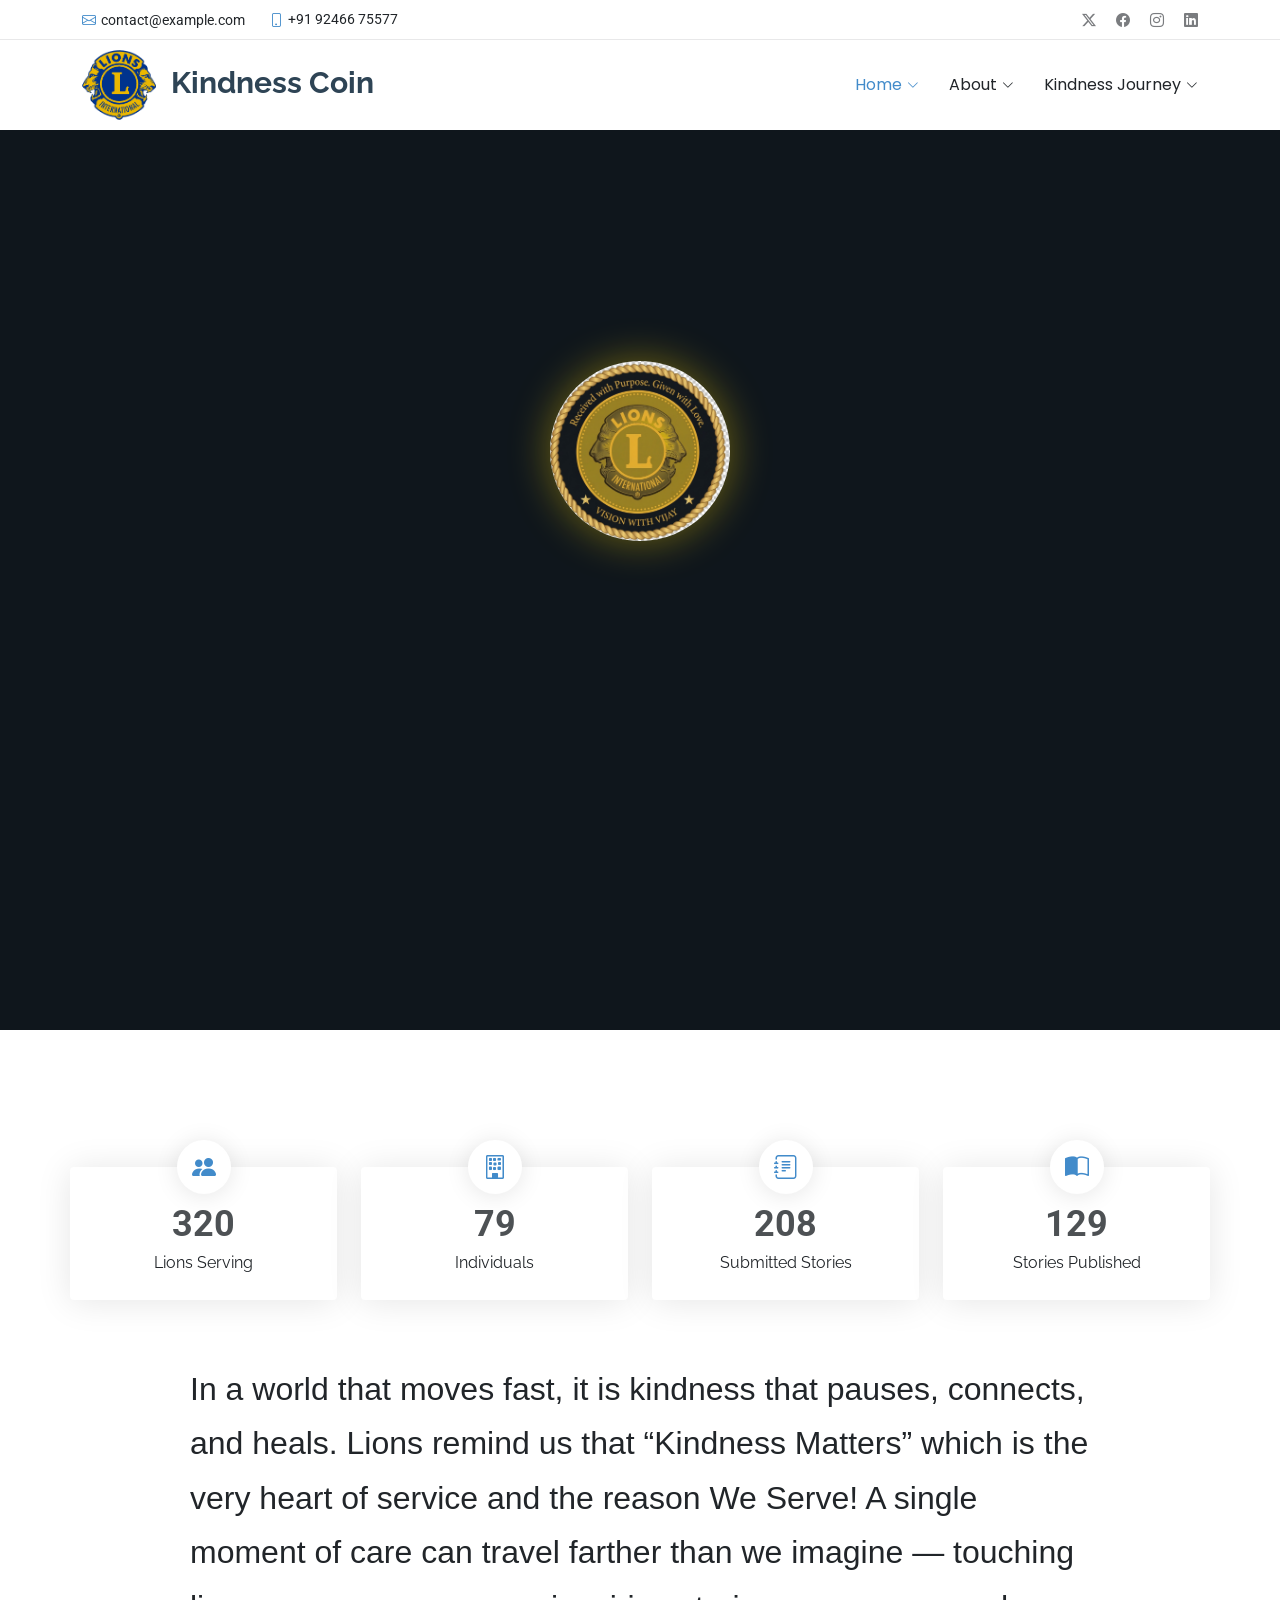
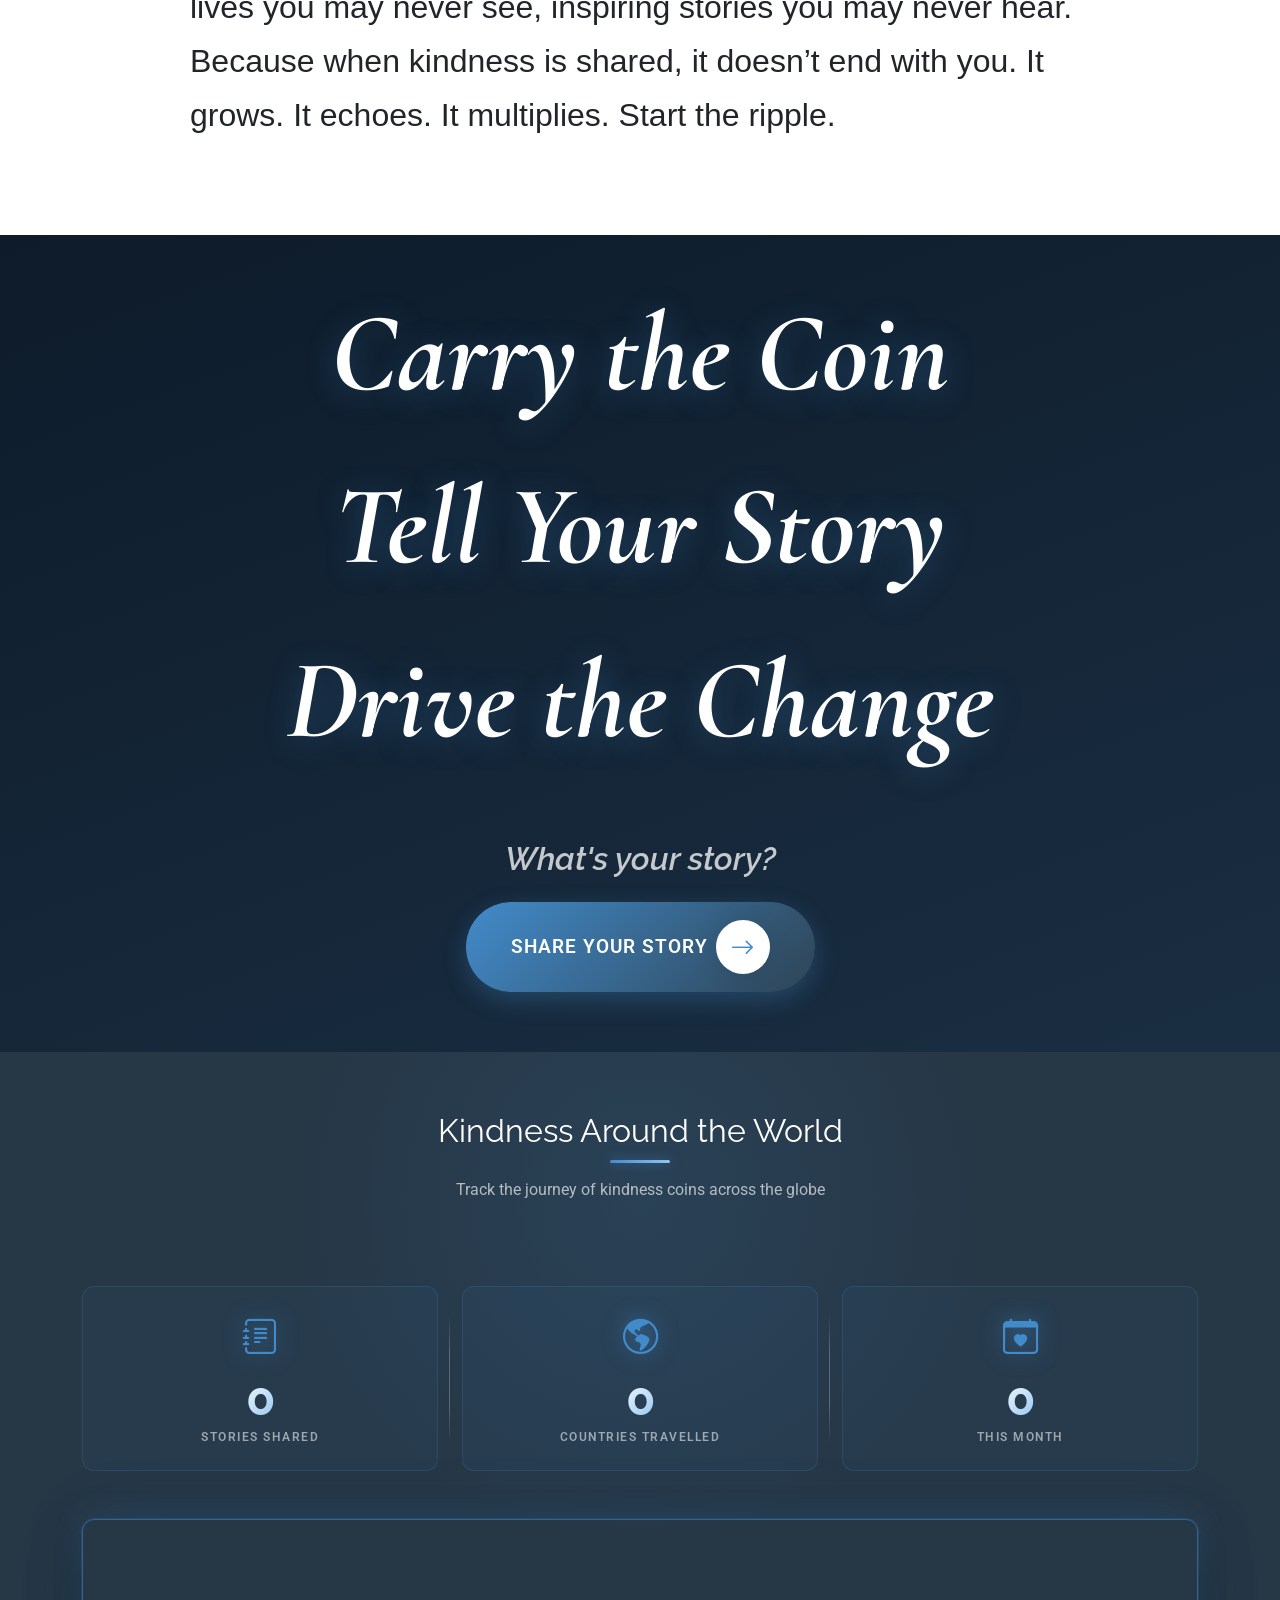
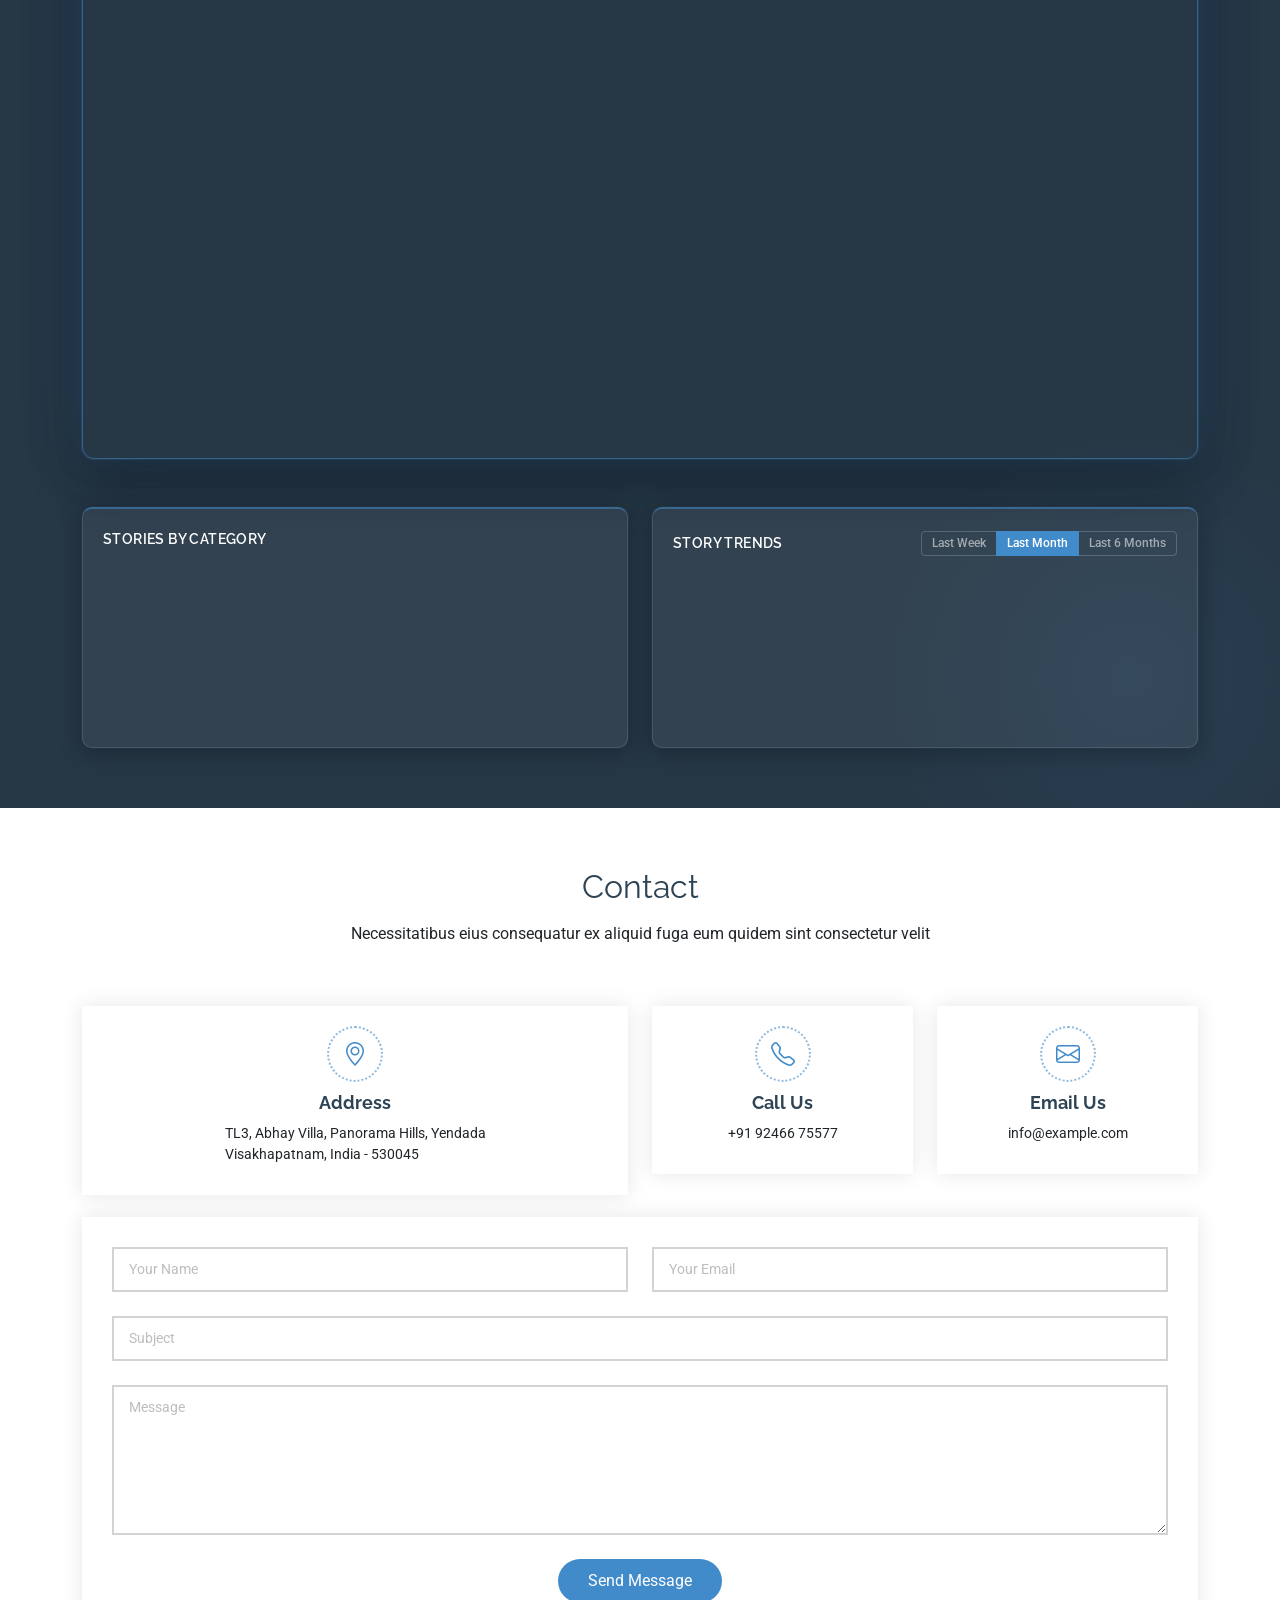
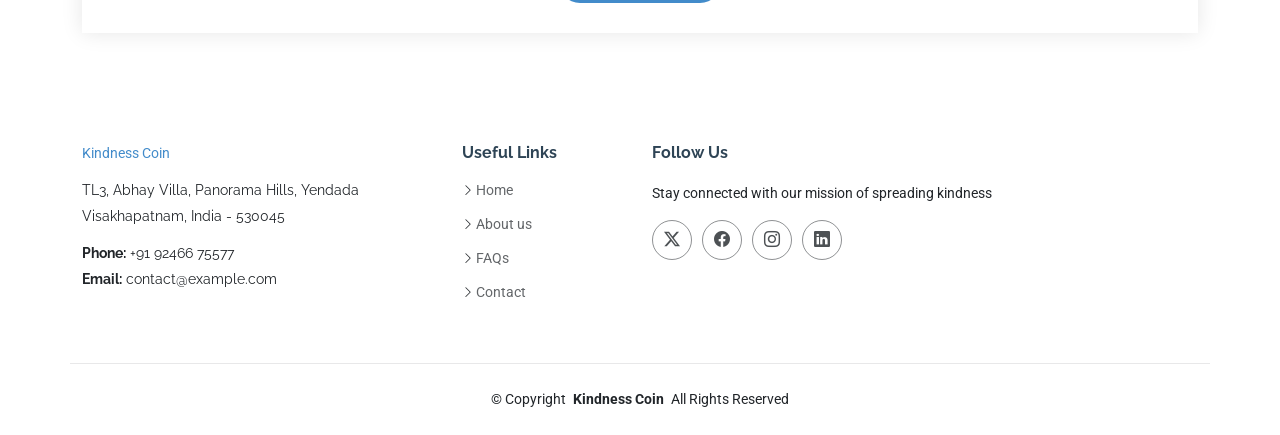
==== index.html @ e305fb73 "Update stats section headings for improved messaging and engagement" ====
<!DOCTYPE html>
<html lang="en">

<head>
  <meta charset="utf-8">
  <meta content="width=device-width, initial-scale=1.0" name="viewport">
  <title>Kindness Coin</title>
  <meta name="description" content="">
  <meta name="keywords" content="">

  <!-- Favicons -->
  <link href="assets/img/favicon.png" rel="icon">
  <link href="assets/img/apple-touch-icon.png" rel="apple-touch-icon">

  <!-- Fonts -->
  <link href="https://fonts.googleapis.com" rel="preconnect">
  <link href="https://fonts.gstatic.com" rel="preconnect" crossorigin>
  <link href="https://fonts.googleapis.com/css2?family=Roboto:ital,wght@0,100;0,300;0,400;0,500;0,700;0,900;1,100;1,300;1,400;1,500;1,700;1,900&family=Poppins:ital,wght@0,100;0,200;0,300;0,400;0,500;0,600;0,700;0,800;0,900;1,100;1,200;1,300;1,400;1,500;1,600;1,700;1,800;1,900&family=Raleway:ital,wght@0,100;0,200;0,300;0,400;0,500;0,600;0,700;0,800;0,900;1,100;1,200;1,300;1,400;1,500;1,600;1,700;1,800;1,900&family=Cormorant+Garamond:ital,wght@1,600;1,700&display=swap" rel="stylesheet">

  <!-- Vendor CSS Files -->
  <link href="assets/vendor/bootstrap/css/bootstrap.min.css" rel="stylesheet">
  <link href="assets/vendor/bootstrap-icons/bootstrap-icons.css" rel="stylesheet">
  <link href="assets/vendor/aos/aos.css" rel="stylesheet">
  <link href="assets/vendor/glightbox/css/glightbox.min.css" rel="stylesheet">
  <link href="assets/vendor/swiper/swiper-bundle.min.css" rel="stylesheet">

  <!-- Main CSS File -->
  <link href="assets/css/main.css" rel="stylesheet">

  <!-- Leaflet CSS for Map -->
  <link rel="stylesheet" href="https://unpkg.com/leaflet@1.9.4/dist/leaflet.css" />
  <!-- Chart.js for Map Section Charts -->
  <script src="https://cdn.jsdelivr.net/npm/chart.js@4.4.4/dist/chart.umd.min.js"></script>
</head>

<body class="index-page">

  <header id="header" class="header sticky-top">

    <div class="topbar d-flex align-items-center">
      <div class="container d-flex justify-content-center justify-content-md-between">
        <div class="contact-info d-flex align-items-center">
          <i class="bi bi-envelope d-flex align-items-center"><a href="mailto:contact@example.com">contact@example.com</a></i>
          <i class="bi bi-phone d-flex align-items-center ms-4"><span>+91 92466 75577</span></i>
        </div>
        <div class="social-links d-none d-md-flex align-items-center">
          <a href="#" class="twitter"><i class="bi bi-twitter-x"></i></a>
          <a href="#" class="facebook"><i class="bi bi-facebook"></i></a>
          <a href="#" class="instagram"><i class="bi bi-instagram"></i></a>
          <a href="#" class="linkedin"><i class="bi bi-linkedin"></i></a>
        </div>
      </div>
    </div><!-- End Top Bar -->

    <div class="branding d-flex align-items-cente">

      <div class="container position-relative d-flex align-items-center justify-content-between">
        <a href="index.html" class="logo d-flex align-items-center">
          <!-- Uncomment the line below if you also wish to use an image logo -->
          <!-- <img src="assets/img/logo.png" alt=""> -->
          <h1 class="sitename">
            <img src="assets/img/lions.PNG" alt="Lions Logo" class="logo-icon me-2">
            Kindness Coin
          </h1>
        </a>

        <nav id="navmenu" class="navmenu">
          <ul>
            <li class="dropdown"><a href="#hero" class="active"><span>Home</span> <i class="bi bi-chevron-down toggle-dropdown"></i></a>
              <ul>
                <li><a href="kindness-coin.html">The Kindness Coin</a></li>
              </ul>
            </li>
            <li class="dropdown"><a><span>About</span> <i class="bi bi-chevron-down toggle-dropdown"></i></a>
              <ul>
                <li><a href="vision.html">Vision</a></li>
                <li><a href="inspiration.html">Inspiration</a></li>
              </ul>
            </li>
            <li class="dropdown"><a href="#kindness"><span>Kindness Journey</span> <i class="bi bi-chevron-down toggle-dropdown"></i></a>
              <ul>
                <li><a href="stories.html">Stories of Kindness</a></li>
              </ul>
            </li>
          </ul>
          <i class="mobile-nav-toggle d-xl-none bi bi-list"></i>
        </nav>

      </div>

    </div>

  </header>

  <main class="main">

    <!-- Hero Section -->
    <section id="hero" class="hero section dark-background">
      <video autoplay muted loop playsinline class="hero-video">
        <source src="assets/img/hero-carousel/hero-video-latest.mp4" type="video/mp4">
      </video>
      
      <div class="hero-content-wrapper">
        <!-- Animated Coin Container -->
        <div id="animatedCoin" class="animated-coin-container">
          <div class="coin">
            <img src="assets/img/coin1.jpeg" alt="Kindness Coin Front" class="coin-face coin-front">
            <img src="assets/img/coin2.jpeg" alt="Kindness Coin Back" class="coin-face coin-back">
          </div>
        </div>
        
        <!-- Hero Text Content (hidden initially) -->
        <div id="heroContent" class="hero-text-content">
          <h1 class="hero-title">
            <span class="title-word">Welcome</span>
            <span class="title-word">to</span>
            <span class="title-word highlight">Kindness</span>
            <span class="title-word highlight">Coin</span>
            <span class="title-word">Challenge</span>
          </h1>
          <p class="hero-subtitle w-100">One Coin. Many Hands. One Movement.</p>
          <div class="hero-cta">
            <a href="#kindness" class="btn-hero-primary">Start Your Journey</a>
          </div>
        </div>
      </div>
      
      <!-- Scroll Indicator -->
      <div class="scroll-indicator" id="scrollIndicator">
        <div class="mouse">
          <div class="wheel"></div>
        </div>
        <span>Scroll Down</span>
      </div>
    </section><!-- /Hero Section -->

    <!-- About Section -->
    <section id="about" class="about section">
      <!-- Counter Dashboard -->
      <div class="container counter-dashboard" data-aos="fade-up" data-aos-delay="100">
        <div class="row gy-4 justify-content-center">

          <div class="col-lg-3 col-md-6">
            <div class="text-center">
              <i class="bi bi-people-fill"></i>
              <div class="stats-item">
                <span data-purecounter-start="0" data-purecounter-end="512" data-purecounter-duration="2" class="purecounter"></span>
                <p>Lions Serving</p>
              </div>
            </div>
          </div>

          <div class="col-lg-3 col-md-6">
            <div class="text-center">
              <i class="bi bi-building"></i>
              <div class="stats-item">
                <span data-purecounter-start="0" data-purecounter-end="128" data-purecounter-duration="2" class="purecounter"></span>
                <p>Individuals</p>
              </div>
            </div>
          </div>

          <div class="col-lg-3 col-md-6">
            <div class="text-center">
              <i class="bi bi-journal-text"></i>
              <div class="stats-item">
                <span data-purecounter-start="0" data-purecounter-end="347" data-purecounter-duration="2" class="purecounter"></span>
                <p>Submitted Stories</p>
              </div>
            </div>
          </div>

          <div class="col-lg-3 col-md-6">
            <div class="text-center">
              <i class="bi bi-book-half"></i>
              <div class="stats-item">
                <span data-purecounter-start="0" data-purecounter-end="215" data-purecounter-duration="2" class="purecounter"></span>
                <p>Stories Published</p>
              </div>
            </div>
          </div>

        </div>
      </div><!-- End Counter Dashboard -->
      <div id="scroll-reveal-section-wrapper">
        <div class="animation-parent">
          <div class="scroll-container">
            <div class="text-wrapper">
              <span>In a world that moves fast,</span>
              <span>it is kindness that pauses,</span>
              <span>connects, and heals.</span>
              <span>Lions remind us that</span>
              <span>&ldquo;Kindness Matters&rdquo;</span>
              <span>which is the very heart of service</span>
              <span>and the reason We Serve!</span>
              <span>A single moment of care</span>
              <span>can travel farther than we imagine &mdash;</span>
              <span>touching lives you may never see,</span>
              <span>inspiring stories you may never hear.</span>
              <span>Because when kindness is shared,</span>
              <span>it doesn&rsquo;t end with you.</span>
              <span>It grows. It echoes. It multiplies. Start the ripple.</span>
            </div>
          </div>
        </div>
      </div>
      <div class="container">
        <!-- <div class="scrambled-text-container" data-aos="fade-up" data-aos-delay="200">
          <p class="scrambled-text" data-text="Kindness grows when it's told—add your chapter.">Kindness grows when it's told—add your chapter.</p>
          <p class="scrambled-text" data-text="A moment of care can travel miles. Start the ripple.">A moment of care can travel miles. Start the ripple.</p>
        </div> -->
        <!-- <div class="row gy-4">
          <div class="col-lg-6 ps-0 ps-lg-5" data-aos="fade-up" data-aos-delay="100">
            <h3>What is Kindness Coin?</h3>
						<p>Every act of kindness carries a story.</p>
            <p>A story of compassion, courage, sacrifice, and silent service.</p>
            <p>We know you have one.</p>
            <p>You have reached out when someone was in need. You have given your time, effort, and heart- often without recognition, often without applause. Somewhere, someone's life is better because of what you chose to do.</p>
            <p>The Kindness Coin Challenge is a global platform created to bring these unseen stories into the light.</p>
            <p>This coin is not just a symbol but a movement. As it travels from one individual to another across the world, it carries with it the power of shared humanity. Each time the coin is passed on, it invites its holder to pause, reflect, and share their story of service- doesn't matter big or small, known or unknown.</p>
            <p>This is your space to speak.</p>
            <p>To document your journey.</p>
            <p>To let the world know that kindness still leads the way.</p>
              By sharing your story, you inspire others to act, to serve, and to believe in the ripple effect of good deeds. Together, these stories form a global narrative- one that reminds us that real heroes walk among us every day.
              Pass the coin.
              Share the story.
              Let kindness travel the world.
            </p>
          </div>
          <div class="col-lg-6" data-aos="fade-up" data-aos-delay="250">
            <div class="content ps-0 ps-lg-5">
              <h3>
                What ignited this initiative?
              </h3>
              <p>Over the years, while working closely with people and communities, one thought stayed with Vijay Raju- that some of the most powerful acts of service are also the most invisible.</p>
							<p>He quietly witnessed countless moments: a school fee paid without being asked, a meal delivered anonymously, time given selflessly when no one was watching. These acts rarely found their way into speeches, reports, or headlines. Yet, they changed lives.</p>
							<p>From this reflection emerged a simple but profound question: <b>What if these stories were not lost in silence?</b></p>
							<p>The intention was never to seek applause, but to remind the world that kindness still exists everywhere. That true service does not always wear a badge or stand on a stage. More often, it unfolds quietly in the background, driven purely by empathy.</p>
							<p>It is from this belief; the Kindness Coin Challenge was born.</p>
              <p>The coin aims at becoming a symbol of shared humanity- a gentle reminder that kindness, when acknowledged and passed on, multiplies. As it moves from one person to another, it carries stories of hope, resilience, and selfless action, each one inspiring the next.</p>
							<p>This initiative is about acknowledging and recognizing selfless heroes; bringing their stories into the spotlight and celebrating their impact.</p>
							<p>The Kindness Coin Challenge invites Lions across the world to pause, reflect, and pass forward 'Kindness- that leaves a lasting impact.'</p>
            </div>
          </div>
        </div> -->

      </div>

    </section><!-- /About Section -->

    <!-- Stats Section -->
    <section id="kindness" class="stats section stats-highlight-bg">

      <div class="container" data-aos="fade-up" data-aos-delay="100">

        <div class="row gy-4 justify-content-center text-center">
          
          <div class="col-12 mb-4">
            <h2 class="stats-heading">Carry the Coin</h2>
          </div>

          <div class="col-12 mb-4">
            <h2 class="stats-heading">Tell Your Story</h2>
          </div>

          <div class="col-12 mb-4">
            <h2 class="stats-heading">Drive the Change</h2>
          </div>

          <div class="col-12 mt-5">
            <h3 class="stats-question mb-4">What's your story?</h3>
            <button class="btn-share-story" data-bs-toggle="modal" data-bs-target="#storyModal">
              <span>Share Your Story</span>
              <i class="bi bi-arrow-right ms-2"></i>
            </button>
          </div>

        </div>

      </div>

    </section><!-- /Stats Section -->

    <!-- World Map Section -->
    <section id="map" class="map section dark-background">
      <div class="container" data-aos="fade-up">
        <div class="section-title text-center mb-4">
          <h2>Kindness Around the World</h2>
          <p>Track the journey of kindness coins across the globe</p>
        </div>
        
        <!-- Map Analytics -->
        <div class="row justify-content-center mb-5 map-analytics" id="mapAnalytics">
          <div class="col-lg-4 col-md-4 col-12 map-stat-col">
            <div class="map-stat-card" data-aos="fade-up" data-aos-delay="100">
              <i class="bi bi-journal-text map-stat-icon"></i>
              <span class="map-stat-count" id="statTotalStories">0</span>
              <p class="map-stat-label">Stories Shared</p>
            </div>
          </div>
          <div class="col-lg-4 col-md-4 col-12 map-stat-col">
            <div class="map-stat-card" data-aos="fade-up" data-aos-delay="200">
              <i class="bi bi-globe-americas map-stat-icon"></i>
              <span class="map-stat-count" id="statCountries">0</span>
              <p class="map-stat-label">Countries Travelled</p>
            </div>
          </div>
          <div class="col-lg-4 col-md-4 col-12 map-stat-col map-stat-col--last">
            <div class="map-stat-card" data-aos="fade-up" data-aos-delay="300">
              <i class="bi bi-calendar-heart map-stat-icon"></i>
              <span class="map-stat-count" id="statThisMonth">0</span>
              <p class="map-stat-label">This Month</p>
            </div>
          </div>
        </div>

        <!-- Map Container -->
        <div class="row">
          <div class="col-12">
            <div id="worldMap"></div>
          </div>
        </div>

        <!-- Chart Row -->
        <div class="row mt-4 g-4" id="mapCharts">
          <!-- Stories by Category -->
          <div class="col-lg-6 col-12" data-aos="fade-up" data-aos-delay="100">
            <div class="map-chart-card">
              <h6 class="map-chart-title">Stories by Category</h6>
              <canvas id="categoryChart"></canvas>
            </div>
          </div>
          <!-- Story Trends -->
          <div class="col-lg-6 col-12" data-aos="fade-up" data-aos-delay="200">
            <div class="map-chart-card">
              <div class="d-flex justify-content-between align-items-center mb-3">
                <h6 class="map-chart-title mb-0">Story Trends</h6>
                <div class="btn-group btn-group-sm" id="trendToggle" role="group" aria-label="Trend time range">
                  <button type="button" class="btn btn-chart-toggle trend-btn" data-range="week">Last Week</button>
                  <button type="button" class="btn btn-chart-toggle trend-btn active" data-range="month">Last Month</button>
                  <button type="button" class="btn btn-chart-toggle trend-btn" data-range="6months">Last 6 Months</button>
                </div>
              </div>
              <canvas id="trendChart"></canvas>
            </div>
          </div>
        </div><!-- /Chart Row -->

      </div>
    </section><!-- /Map Section -->

    <!-- Contact Section -->
    <section id="contact" class="contact section">

      <!-- Section Title -->
      <div class="container section-title" data-aos="fade-up">
        <h2>Contact</h2>
        <p>Necessitatibus eius consequatur ex aliquid fuga eum quidem sint consectetur velit</p>
      </div><!-- End Section Title -->

      <div class="container" data-aos="fade-up" data-aos-delay="100">

        <div class="row gy-4">

          <div class="col-lg-6">
            <div class="info-item d-flex flex-column justify-content-center align-items-center" data-aos="fade-up" data-aos-delay="200">
              <i class="bi bi-geo-alt"></i>
              <h3>Address</h3>
              <p>TL3, Abhay Villa, Panorama Hills, Yendada<br>Visakhapatnam, India - 530045</p>
            </div>
          </div><!-- End Info Item -->

          <div class="col-lg-3 col-md-6">
            <div class="info-item d-flex flex-column justify-content-center align-items-center" data-aos="fade-up" data-aos-delay="300">
              <i class="bi bi-telephone"></i>
              <h3>Call Us</h3>
              <p>+91 92466 75577</p>
            </div>
          </div><!-- End Info Item -->

          <div class="col-lg-3 col-md-6">
            <div class="info-item d-flex flex-column justify-content-center align-items-center" data-aos="fade-up" data-aos-delay="400">
              <i class="bi bi-envelope"></i>
              <h3>Email Us</h3>
              <p>info@example.com</p>
            </div>
          </div><!-- End Info Item -->

        </div>

        <form action="forms/contact.php" method="post" class="php-email-form" data-aos="fade-up" data-aos-delay="400">
          <div class="row gy-4">

            <div class="col-md-6">
              <input type="text" name="name" class="form-control" placeholder="Your Name" required="">
            </div>

            <div class="col-md-6 ">
              <input type="email" class="form-control" name="email" placeholder="Your Email" required="">
            </div>

            <div class="col-md-12">
              <input type="text" class="form-control" name="subject" placeholder="Subject" required="">
            </div>

            <div class="col-md-12">
              <textarea class="form-control" name="message" rows="6" placeholder="Message" required=""></textarea>
            </div>

            <div class="col-md-12 text-center">
              <div class="loading">Loading</div>
              <div class="error-message"></div>
              <div class="sent-message">Your message has been sent. Thank you!</div>

              <button type="submit">Send Message</button>
            </div>

          </div>
        </form><!-- End Contact Form -->

      </div>

    </section><!-- /Contact Section -->

  </main>

  <footer id="footer" class="footer">

    <div class="container footer-top">
      <div class="row gy-4">
        <div class="col-lg-4 col-md-6 footer-about">
          <a href="index.html" class="d-flex align-items-center">
            <span class="sitename">Kindness Coin</span>
          </a>
          <div class="footer-contact pt-3">
            <p>TL3, Abhay Villa, Panorama Hills, Yendada</p>
            <p>Visakhapatnam, India - 530045</p>
            <p class="mt-3"><strong>Phone:</strong> <span>+91 92466 75577</span></p>
            <p><strong>Email:</strong> <span>contact@example.com</span></p>
          </div>
        </div>

        <div class="col-lg-2 col-md-3 footer-links">
          <h4>Useful Links</h4>
          <ul>
            <li><i class="bi bi-chevron-right"></i> <a href="index.html">Home</a></li>
            <li><i class="bi bi-chevron-right"></i> <a href="about.html">About us</a></li>
            <li><i class="bi bi-chevron-right"></i> <a href="faq.html">FAQs</a></li>
            <li><i class="bi bi-chevron-right"></i> <a href="index.html#contact">Contact</a></li>
          </ul>
        </div>

        <div class="col-lg-4 col-md-12">
          <h4>Follow Us</h4>
          <p>Stay connected with our mission of spreading kindness</p>
          <div class="social-links d-flex">
            <a href=""><i class="bi bi-twitter-x"></i></a>
            <a href=""><i class="bi bi-facebook"></i></a>
            <a href=""><i class="bi bi-instagram"></i></a>
            <a href=""><i class="bi bi-linkedin"></i></a>
          </div>
        </div>

      </div>
    </div>

    <div class="container copyright text-center mt-4">
      <p>© <span>Copyright</span> <strong class="px-1 sitename">Kindness Coin</strong> <span>All Rights Reserved</span></p>
    </div>

  </footer>

	<!-- Story Modal -->
	<div class="modal fade" id="storyModal" tabindex="-1" aria-labelledby="storyModalLabel" aria-hidden="true">
		<div class="modal-dialog modal-dialog-centered modal-lg">
			<div class="modal-content">
				<div class="modal-header">
					<h3 class="modal-title" id="storyModalLabel">
						<i class="bi bi-heart-fill text-danger me-2"></i>
						Share Your Kindness Journey
					</h3>
					<button type="button" class="btn-close" data-bs-dismiss="modal" aria-label="Close"></button>
				</div>
				<div class="modal-body">
					<p class="modal-intro text-muted mb-2">Your story has the power to inspire others. Share your journey of kindness and be part of something bigger.</p>
					
					<form id="storyForm">
						<div class="row g-2">
							<div class="col-md-6">
								<label for="fullName" class="form-label">Full Name <span class="text-danger">*</span></label>
								<input type="text" class="form-control" id="fullName" name="fullName" required>
							</div>
							<div class="col-md-6">
								<label for="email" class="form-label">Email Address <span class="text-danger">*</span></label>
								<input type="email" class="form-control" id="email" name="email" required>
							</div>
							<div class="col-md-6">
								<label for="clubName" class="form-label">Club Name <span class="text-danger">*</span></label>
								<input type="text" class="form-control" id="clubName" name="clubName" required>
							</div>
							<div class="col-md-6">
								<label for="clubLocation" class="form-label">Club Location</label>
								<input type="text" class="form-control" id="clubLocation" name="clubLocation">
							</div>
							<div class="col-md-6">
								<label for="country" class="form-label">Country</label>
								<select class="form-control" id="country" name="country">
									<option value="">Select Country</option>
								</select>
							</div>
							<div class="col-md-6">
								<label for="stateCounty" class="form-label">State / County</label>
								<select class="form-control" id="stateCounty" name="stateCounty" disabled>
									<option value="">Select Country First</option>
								</select>
							</div>
							<div class="col-12">
								<label for="story" class="form-label">Your Story <span class="text-danger">*</span></label>
								<textarea class="form-control" id="story" name="story" rows="3" placeholder="Tell us about your act of kindness or how kindness impacted your life..." required></textarea>
							</div>
							<div class="col-12">
								<label class="form-label w-100">Attach an Image <span class="text-muted small">(JPEG only, optional)</span></label>
								<div class="upload-drop-zone" id="uploadDropZone">
									<i class="bi bi-image upload-drop-icon"></i>
									<p class="upload-drop-text mb-1">Drag &amp; drop a JPEG here, or <span class="upload-drop-browse">click to browse</span></p>
									<p class="upload-drop-hint mb-0">JPEG format only</p>
									<input type="file" id="storyImage" name="storyImage" accept=".jpg,.jpeg,image/jpeg" class="d-none">
								</div>
								<div id="imagePreview" class="upload-preview-wrap d-none">
									<img id="previewImg" src="" alt="Preview" class="upload-preview-img">
									<button type="button" class="upload-remove-btn" id="removeImage" aria-label="Remove image">
										<i class="bi bi-x-circle-fill"></i>
									</button>
								</div>
							</div>
						</div>
					</form>

					<!-- Loader -->
					<div id="formLoader" class="form-loader d-none">
						<div class="loader-spinner"></div>
						<p class="mt-3">Submitting your story...</p>
					</div>

					<!-- Error Message -->
					<div id="errorMessage" class="toast-message d-none">
						<div class="toast-content" style="border-left-color: #dc3545;">
							<i class="bi bi-exclamation-circle-fill text-danger"></i>
							<span>Something went wrong. Please try again.</span>
						</div>
					</div>
				</div>
				<div class="modal-footer">
					<button type="button" class="btn btn-secondary" data-bs-dismiss="modal">Cancel</button>
					<button type="button" class="btn btn-primary" id="submitStory">Submit Story</button>
				</div>
			</div>
		</div>
	</div>
  <!-- Success Toast (page-level, shown after modal closes) -->
  <div id="toastMessage" class="toast-message d-none" role="alert" aria-live="polite">
    <button type="button" class="toast-close-btn" id="toastCloseBtn" aria-label="Close"><i class="bi bi-x-lg"></i></button>
    <div class="toast-content">
      <img src="assets/img/success-message.gif" alt="Success" class="toast-success-gif">
    </div>
  </div>

  <!-- Scroll Top -->
  <a href="#" id="scroll-top" class="scroll-top d-flex align-items-center justify-content-center"><i class="bi bi-arrow-up-short"></i></a>

  <!-- Preloader -->
  <div id="preloader"></div>

  <!-- Vendor JS Files -->
  <script src="assets/vendor/bootstrap/js/bootstrap.bundle.min.js"></script>
  <script src="assets/vendor/php-email-form/validate.js"></script>
  <script src="assets/vendor/aos/aos.js"></script>
  <script src="assets/vendor/glightbox/js/glightbox.min.js"></script>
  <script src="assets/vendor/purecounter/purecounter_vanilla.js"></script>
  <script src="assets/vendor/imagesloaded/imagesloaded.pkgd.min.js"></script>
  <script src="assets/vendor/isotope-layout/isotope.pkgd.min.js"></script>
  <script src="assets/vendor/swiper/swiper-bundle.min.js"></script>

  <!-- Main JS File -->
  <script src="assets/js/main.js"></script>
  <script src="assets/js/custom-animations.js"></script>
  
  <!-- Hero Animation Script -->
  <script>
    document.addEventListener('DOMContentLoaded', function() {
      const animatedCoin = document.getElementById('animatedCoin');
      const heroContent = document.getElementById('heroContent');
      const scrollIndicator = document.getElementById('scrollIndicator');
      const coin = animatedCoin.querySelector('.coin');
      
      // Start coin spinning after entrance animation (2.5s)
      setTimeout(() => {
        coin.classList.add('spinning');
      }, 2500);
      
      // Show hero content after coin animation (3s)
      setTimeout(() => {
        heroContent.classList.add('visible');
      }, 3000);
      
      // Show scroll indicator (4.5s)
      setTimeout(() => {
        scrollIndicator.classList.add('visible');
      }, 4500);
    });
  </script>
  
  <!-- Map Analytics Script -->
  <script>
    (function () {
      'use strict';

      function animateCount(el, target, duration) {
        if (target === 0) { el.textContent = '0'; return; }
        const start = performance.now();
        function step(now) {
          const elapsed = Math.min((now - start) / duration, 1);
          // Ease-out quad
          const eased = 1 - (1 - elapsed) * (1 - elapsed);
          el.textContent = Math.floor(eased * target).toLocaleString();
          if (elapsed < 1) requestAnimationFrame(step);
          else el.textContent = target.toLocaleString();
        }
        requestAnimationFrame(step);
      }

      function loadStats() {
        fetch('forms/map-stats.php')
          .then(function (r) { return r.json(); })
          .then(function (data) {
            if (!data.success) return;
            const els = {
              statTotalStories: data.total_stories,
              statCountries:    data.countries_travelled,
              statThisMonth:    data.this_month,
            };
            Object.keys(els).forEach(function (id) {
              const el = document.getElementById(id);
              if (el) animateCount(el, els[id], 1800);
            });
          })
          .catch(function () {});
      }

      // Trigger animation when the analytics row scrolls into view
      const target = document.getElementById('mapAnalytics');
      if (target && 'IntersectionObserver' in window) {
        const obs = new IntersectionObserver(function (entries, observer) {
          entries.forEach(function (entry) {
            if (entry.isIntersecting) {
              loadStats();
              observer.disconnect();
            }
          });
        }, { threshold: 0.2 });
        obs.observe(target);
      } else if (target) {
        // Fallback — load immediately
        loadStats();
      }
    })();
  </script>

  <!-- Leaflet JS for Map -->
  <script src="https://unpkg.com/leaflet@1.9.4/dist/leaflet.js"></script>

  <!-- Map Section Charts Script -->
  <script>
    (function () {
      'use strict';

      // Shared chart colours / font settings
      var BLUE        = '#428bca';
      var BLUE_FILL   = 'rgba(66,139,202,0.18)';
      var GRID_COLOR  = 'rgba(255,255,255,0.08)';
      var TICK_COLOR  = 'rgba(255,255,255,0.55)';
      var FONT_SIZE   = 11;

      // Chart.js global defaults
      Chart.defaults.color = TICK_COLOR;
      Chart.defaults.font.size = FONT_SIZE;
      Chart.defaults.font.family = "'Open Sans', sans-serif";

      var trendChartInstance = null;
      var trendDatasets      = {};

      function buildCategoryChart(data) {
        var labels = data.map(function (d) { return d.category; });
        var counts = data.map(function (d) { return d.count; });
        new Chart(document.getElementById('categoryChart'), {
          type: 'bar',
          data: {
            labels: labels,
            datasets: [{
              label: 'Stories',
              data: counts,
              backgroundColor: BLUE,
              borderRadius: 4,
              borderSkipped: false,
            }]
          },
          options: {
            indexAxis: 'y',
            responsive: true,
            plugins: {
              legend: { display: false },
              tooltip: {
                callbacks: {
                  label: function (ctx) { return ' ' + ctx.raw + ' stor' + (ctx.raw === 1 ? 'y' : 'ies'); }
                }
              }
            },
            scales: {
              x: {
                grid:  { color: GRID_COLOR },
                ticks: { color: TICK_COLOR, precision: 0 },
                border: { color: GRID_COLOR },
              },
              y: {
                grid:  { display: false },
                ticks: { color: TICK_COLOR },
                border: { color: GRID_COLOR },
              }
            }
          }
        });
      }

      function buildTrendChart(trend) {
        // Pre-process all three ranges
        trendDatasets = {
          week:    { labels: trend.week.map(function (d) { return d.label; }),    data: trend.week.map(function (d) { return d.count; })    },
          month:   { labels: trend.month.map(function (d) { return d.label; }),   data: trend.month.map(function (d) { return d.count; })   },
          '6months': { labels: trend['6months'].map(function (d) { return d.label; }), data: trend['6months'].map(function (d) { return d.count; }) }
        };

        var initial = trendDatasets['month'];
        trendChartInstance = new Chart(document.getElementById('trendChart'), {
          type: 'line',
          data: {
            labels: initial.labels,
            datasets: [{
              label: 'Stories',
              data: initial.data,
              borderColor: BLUE,
              backgroundColor: BLUE_FILL,
              borderWidth: 2,
              pointBackgroundColor: BLUE,
              pointRadius: 3,
              tension: 0.4,
              fill: true,
            }]
          },
          options: {
            responsive: true,
            plugins: {
              legend: { display: false },
              tooltip: {
                callbacks: {
                  label: function (ctx) { return ' ' + ctx.raw + ' stor' + (ctx.raw === 1 ? 'y' : 'ies'); }
                }
              }
            },
            scales: {
              x: {
                grid:  { color: GRID_COLOR },
                ticks: { color: TICK_COLOR },
                border: { color: GRID_COLOR },
              },
              y: {
                grid:  { color: GRID_COLOR },
                ticks: { color: TICK_COLOR, precision: 0 },
                border: { color: GRID_COLOR },
                beginAtZero: true,
              }
            }
          }
        });

        // Wire toggle buttons
        document.querySelectorAll('#trendToggle .trend-btn').forEach(function (btn) {
          btn.addEventListener('click', function () {
            var range = this.getAttribute('data-range');
            document.querySelectorAll('#trendToggle .trend-btn').forEach(function (b) { b.classList.remove('active'); });
            this.classList.add('active');
            var ds = trendDatasets[range];
            trendChartInstance.data.labels                  = ds.labels;
            trendChartInstance.data.datasets[0].data        = ds.data;
            trendChartInstance.update();
          });
        });
      }

      document.addEventListener('DOMContentLoaded', function () {
        fetch('forms/chart-stats.php')
          .then(function (r) { return r.json(); })
          .then(function (data) {
            if (!data.success) return;
            if (data.category_counts && data.category_counts.length) {
              buildCategoryChart(data.category_counts);
            }
            if (data.trend) {
              buildTrendChart(data.trend);
            }
          })
          .catch(function () {});
      });
    }());
  </script>

  <!-- World Map Script -->
  <script>
    'use strict';

    // Lions International Constitutional Area centroids (lat, lng)
    var CA_CENTROIDS = {
      'I':   [38.0,  -96.0],   // USA & Caribbean
      'II':  [56.0, -106.0],  // Canada
      'III': [-15.0, -60.0],  // Latin America
      'IV':  [50.0,   10.0],  // Europe & Middle East (part)
      'V':   [30.0,  115.0],  // East Asia & Southeast Asia
      'VI':  [25.0,   75.0],  // South Asia & Middle East
      'VII': [-30.0, 150.0],  // Oceania
      'VIII':[ 5.0,   20.0]   // Africa
    };

    // CA full names for popup display
    var CA_NAMES = {
      'I':    'Constitutional Area I – USA & Caribbean',
      'II':   'Constitutional Area II – Canada',
      'III':  'Constitutional Area III – Latin America',
      'IV':   'Constitutional Area IV – Europe & Middle East',
      'V':    'Constitutional Area V – East & Southeast Asia',
      'VI':   'Constitutional Area VI – South Asia & Middle East',
      'VII':  'Constitutional Area VII – Oceania',
      'VIII': 'Constitutional Area VIII – Africa'
    };

    // Unused country centroids kept for reference only
    var _UNUSED_COUNTRY_CENTROIDS = {
      'Afghanistan': [33.9391, 67.7100],
      'Albania': [41.1533, 20.1683],
      'Algeria': [28.0339, 1.6596],
      'Andorra': [42.5462, 1.6016],
      'Angola': [-11.2027, 17.8739],
      'Antigua and Barbuda': [17.0608, -61.7964],
      'Argentina': [-38.4161, -63.6167],
      'Armenia': [40.0691, 45.0382],
      'Australia': [-25.2744, 133.7751],
      'Austria': [47.5162, 14.5501],
      'Azerbaijan': [40.1431, 47.5769],
      'Bahamas': [25.0343, -77.3963],
      'Bahrain': [26.0275, 50.5500],
      'Bangladesh': [23.6850, 90.3563],
      'Barbados': [13.1939, -59.5432],
      'Belarus': [53.7098, 27.9534],
      'Belgium': [50.5039, 4.4699],
      'Belize': [17.1899, -88.4976],
      'Benin': [9.3077, 2.3158],
      'Bhutan': [27.5142, 90.4336],
      'Bolivia': [-16.2902, -63.5887],
      'Bosnia and Herzegovina': [43.9159, 17.6791],
      'Botswana': [-22.3285, 24.6849],
      'Brazil': [-14.2350, -51.9253],
      'Brunei': [4.5353, 114.7277],
      'Bulgaria': [42.7339, 25.4858],
      'Burkina Faso': [12.3641, -1.5275],
      'Burundi': [-3.3731, 29.9189],
      'Cabo Verde': [16.5388, -23.0418],
      'Cambodia': [12.5657, 104.9910],
      'Cameroon': [3.8480, 11.5021],
      'Canada': [56.1304, -106.3468],
      'Central African Republic': [6.6111, 20.9394],
      'Chad': [15.4542, 18.7322],
      'Chile': [-35.6751, -71.5430],
      'China': [35.8617, 104.1954],
      'Colombia': [4.5709, -74.2973],
      'Comoros': [-11.6455, 43.3333],
      'Congo': [-0.2280, 15.8277],
      'Costa Rica': [9.7489, -83.7534],
      'Croatia': [45.1000, 15.2000],
      'Cuba': [21.5218, -77.7812],
      'Cyprus': [35.1264, 33.4299],
      'Czechia': [49.8175, 15.4730],
      'Czech Republic': [49.8175, 15.4730],
      'Denmark': [56.2639, 9.5018],
      'Djibouti': [11.8251, 42.5903],
      'Dominica': [15.4150, -61.3710],
      'Dominican Republic': [18.7357, -70.1627],
      'Ecuador': [-1.8312, -78.1834],
      'Egypt': [26.8206, 30.8025],
      'El Salvador': [13.7942, -88.8965],
      'Equatorial Guinea': [1.6508, 10.2679],
      'Eritrea': [15.1794, 39.7823],
      'Estonia': [58.5953, 25.0136],
      'Eswatini': [-26.5225, 31.4659],
      'Ethiopia': [9.1450, 40.4897],
      'Fiji': [-17.7134, 178.0650],
      'Finland': [61.9241, 25.7482],
      'France': [46.2276, 2.2137],
      'Gabon': [-0.8037, 11.6094],
      'Gambia': [13.4432, -15.3101],
      'Georgia': [42.3154, 43.3569],
      'Germany': [51.1657, 10.4515],
      'Ghana': [7.9465, -1.0232],
      'Greece': [39.0742, 21.8243],
      'Grenada': [12.1165, -61.6790],
      'Guatemala': [15.7835, -90.2308],
      'Guinea': [9.9456, -11.3247],
      'Guinea-Bissau': [11.8037, -15.1804],
      'Guyana': [4.8604, -58.9302],
      'Haiti': [18.9712, -72.2852],
      'Honduras': [15.1999, -86.2419],
      'Hungary': [47.1625, 19.5033],
      'Iceland': [64.9631, -19.0208],
      'India': [20.5937, 78.9629],
      'Indonesia': [-0.7893, 113.9213],
      'Iran': [32.4279, 53.6880],
      'Iraq': [33.2232, 43.6793],
      'Ireland': [53.1424, -7.6921],
      'Israel': [31.0461, 34.8516],
      'Italy': [41.8719, 12.5674],
      'Jamaica': [18.1096, -77.2975],
      'Japan': [36.2048, 138.2529],
      'Jordan': [30.5852, 36.2384],
      'Kazakhstan': [48.0196, 66.9237],
      'Kenya': [-0.0236, 37.9062],
      'Kiribati': [-3.3704, -168.7340],
      'Kuwait': [29.3117, 47.4818],
      'Kyrgyzstan': [41.2044, 74.7661],
      'Laos': [19.8563, 102.4955],
      'Latvia': [56.8796, 24.6032],
      'Lebanon': [33.8547, 35.8623],
      'Lesotho': [-29.6100, 28.2336],
      'Liberia': [6.4281, -9.4295],
      'Libya': [26.3351, 17.2283],
      'Liechtenstein': [47.1660, 9.5554],
      'Lithuania': [55.1694, 23.8813],
      'Luxembourg': [49.8153, 6.1296],
      'Madagascar': [-18.7669, 46.8691],
      'Malawi': [-13.2543, 34.3015],
      'Malaysia': [4.2105, 101.9758],
      'Maldives': [3.2028, 73.2207],
      'Mali': [17.5707, -3.9962],
      'Malta': [35.9375, 14.3754],
      'Marshall Islands': [7.1315, 171.1845],
      'Mauritania': [21.0079, -10.9408],
      'Mauritius': [-20.3484, 57.5522],
      'Mexico': [23.6345, -102.5528],
      'Micronesia': [7.4256, 150.5508],
      'Moldova': [47.4116, 28.3699],
      'Monaco': [43.7384, 7.4246],
      'Mongolia': [46.8625, 103.8467],
      'Montenegro': [42.7087, 19.3744],
      'Morocco': [31.7917, -7.0926],
      'Mozambique': [-18.6657, 35.5296],
      'Myanmar': [21.9162, 95.9560],
      'Namibia': [-22.9576, 18.4904],
      'Nauru': [-0.5228, 166.9315],
      'Nepal': [28.3949, 84.1240],
      'Netherlands': [52.1326, 5.2913],
      'New Zealand': [-40.9006, 174.8860],
      'Nicaragua': [12.8654, -85.2072],
      'Niger': [17.6078, 8.0817],
      'Nigeria': [9.0820, 8.6753],
      'North Korea': [40.3399, 127.5101],
      'North Macedonia': [41.6086, 21.7453],
      'Norway': [60.4720, 8.4689],
      'Oman': [21.4735, 55.9754],
      'Pakistan': [30.3753, 69.3451],
      'Palau': [7.5150, 134.5825],
      'Palestine': [31.9522, 35.2332],
      'Panama': [8.5380, -80.7821],
      'Papua New Guinea': [-6.3149, 143.9555],
      'Paraguay': [-23.4425, -58.4438],
      'Peru': [-9.1899, -75.0152],
      'Philippines': [12.8797, 121.7740],
      'Poland': [51.9194, 19.1451],
      'Portugal': [39.3999, -8.2245],
      'Qatar': [25.3548, 51.1839],
      'Romania': [45.9432, 24.9668],
      'Russia': [61.5240, 105.3188],
      'Rwanda': [-1.9403, 29.8739],
      'Saint Kitts and Nevis': [17.3578, -62.7830],
      'Saint Lucia': [13.9094, -60.9789],
      'Saint Vincent and the Grenadines': [12.9843, -61.2872],
      'Samoa': [-13.7590, -172.1046],
      'San Marino': [43.9424, 12.4578],
      'Sao Tome and Principe': [0.1864, 6.6131],
      'Saudi Arabia': [23.8859, 45.0792],
      'Senegal': [14.4974, -14.4524],
      'Serbia': [44.0165, 21.0059],
      'Seychelles': [-4.6796, 55.4920],
      'Sierra Leone': [8.4606, -11.7799],
      'Singapore': [1.3521, 103.8198],
      'Slovakia': [48.6690, 19.6990],
      'Slovenia': [46.1512, 14.9955],
      'Solomon Islands': [-9.6457, 160.1562],
      'Somalia': [5.1521, 46.1996],
      'South Africa': [-30.5595, 22.9375],
      'South Korea': [35.9078, 127.7669],
      'South Sudan': [6.8770, 31.3070],
      'Spain': [40.4637, -3.7492],
      'Sri Lanka': [7.8731, 80.7718],
      'Sudan': [12.8628, 30.2176],
      'Suriname': [3.9193, -56.0278],
      'Sweden': [60.1282, 18.6435],
      'Switzerland': [46.8182, 8.2275],
      'Syria': [34.8021, 38.9968],
      'Taiwan': [23.6978, 120.9605],
      'Tajikistan': [38.8610, 71.2761],
      'Tanzania': [-6.3690, 34.8888],
      'Thailand': [15.8700, 100.9925],
      'Timor-Leste': [-8.8742, 125.7275],
      'Togo': [8.6195, 0.8248],
      'Tonga': [-21.1789, -175.1982],
      'Trinidad and Tobago': [10.6918, -61.2225],
      'Tunisia': [33.8869, 9.5375],
      'Turkey': [38.9637, 35.2433],
      'Turkmenistan': [38.9697, 59.5563],
      'Tuvalu': [-7.1095, 177.6493],
      'Uganda': [1.3733, 32.2903],
      'Ukraine': [48.3794, 31.1656],
      'United Arab Emirates': [23.4241, 53.8478],
      'United Kingdom': [55.3781, -3.4360],
      'United States': [37.0902, -95.7129],
      'Uruguay': [-32.5228, -55.7658],
      'Uzbekistan': [41.3775, 64.5853],
      'Vanuatu': [-15.3767, 166.9592],
      'Vatican City': [41.9029, 12.4534],
      'Venezuela': [6.4238, -66.5897],
      'Vietnam': [14.0583, 108.2772],
      'Yemen': [15.5527, 48.5164],
      'Zambia': [-13.1339, 27.8493],
      'Zimbabwe': [-19.0154, 29.1549]
    };

    document.addEventListener('DOMContentLoaded', function () {
      var map = L.map('worldMap', {
        center: [20, 0],
        zoom: 2,
        zoomControl: true,
        scrollWheelZoom: true
      });

      // Dark theme tile layer (free, no API key)
      L.tileLayer('https://{s}.basemaps.cartocdn.com/dark_all/{z}/{x}/{y}{r}.png', {
        attribution: '&copy; <a href="https://www.openstreetmap.org/copyright">OpenStreetMap</a> contributors &copy; <a href="https://carto.com/attributions">CARTO</a>',
        subdomains: 'abcd',
        maxZoom: 19
      }).addTo(map);

      // Load per-CA story markers from backend
      fetch('forms/map-stats.php')
        .then(function (r) { return r.json(); })
        .then(function (data) {
          if (!data.success || !data.markers || data.markers.length === 0) return;
          data.markers.forEach(function (item) {
            var coords = CA_CENTROIDS[item.ca];
            if (!coords) return;
            var radius = Math.min(8 + item.count * 3, 30);
            var label = item.count === 1 ? 'story' : 'stories';
            var name = CA_NAMES[item.ca] || ('Constitutional Area ' + item.ca);
            L.circleMarker([coords[0], coords[1]], {
              radius: radius,
              fillColor: '#428bca',
              fillOpacity: 0.85,
              color: '#ffffff',
              weight: 2
            })
              .addTo(map)
              .bindPopup(
                '<strong>' + name + '</strong><br>' +
                '<span style="color:#428bca">' + item.count + ' kindness ' + label + '</span>'
              );
          });
        })
        .catch(function () {});
    });
  </script>
  <!-- Country / State population Script -->
  <script>
    (function () {
      const countrySelect = document.getElementById('country');
      const stateSelect = document.getElementById('stateCounty');

      // Load country list from local CA map (names match ca-map.php exactly)
      fetch('forms/get-countries.php')
        .then(res => res.json())
        .then(data => {
          if (!data.success || !data.countries.length) return;
          data.countries.forEach(name => {
            const opt = document.createElement('option');
            opt.value = name;
            opt.textContent = name;
            countrySelect.appendChild(opt);
          });
        })
        .catch(() => {});

      // Load states on-demand when country is selected
      countrySelect.addEventListener('change', function () {
        const country = this.value;
        stateSelect.innerHTML = '<option value="">Loading...</option>';
        stateSelect.disabled = true;

        if (!country) {
          stateSelect.innerHTML = '<option value="">Select Country First</option>';
          return;
        }

        fetch('https://countriesnow.space/api/v0.1/countries/states', {
          method: 'POST',
          headers: { 'Content-Type': 'application/json' },
          body: JSON.stringify({ country: country })
        })
          .then(res => res.json())
          .then(data => {
            const states = (!data.error && data.data && data.data.states) ? data.data.states : [];
            if (states.length > 0) {
              stateSelect.innerHTML = '<option value="">Select State / County</option>';
              states.forEach(s => {
                const opt = document.createElement('option');
                opt.value = s.name;
                opt.textContent = s.name;
                stateSelect.appendChild(opt);
              });
              stateSelect.disabled = false;
            } else {
              stateSelect.innerHTML = '<option value="">No states available</option>';
              stateSelect.disabled = true;
            }
          })
          .catch(() => {
            stateSelect.innerHTML = '<option value="">Unable to load states</option>';
            stateSelect.disabled = true;
          });
      });
    })();
  </script>

</body>

</html>
---- assets/css/main.css ----
/* Fonts */
:root {
  --default-font: "Roboto",  system-ui, -apple-system, "Segoe UI", Roboto, "Helvetica Neue", Arial, "Noto Sans", "Liberation Sans", sans-serif, "Apple Color Emoji", "Segoe UI Emoji", "Segoe UI Symbol", "Noto Color Emoji";
  --heading-font: "Raleway",  sans-serif;
  --nav-font: "Poppins",  sans-serif;
}

/* Global Colors - The following color variables are used throughout the website. Updating them here will change the color scheme of the entire website */
:root { 
  --background-color: #ffffff; /* Background color for the entire website, including individual sections */
  --default-color: #212529; /* Default color used for the majority of the text content across the entire website */
  --heading-color: #2e4455; /* Color for headings, subheadings and title throughout the website */
  --accent-color: #428bca; /* Accent color that represents your brand on the website. It's used for buttons, links, and other elements that need to stand out */
  --surface-color: #ffffff; /* The surface color is used as a background of boxed elements within sections, such as cards, icon boxes, or other elements that require a visual separation from the global background. */
  --contrast-color: #ffffff; /* Contrast color for text, ensuring readability against backgrounds of accent, heading, or default colors. */
}

/* Nav Menu Colors - The following color variables are used specifically for the navigation menu. They are separate from the global colors to allow for more customization options */
:root {
  --nav-color: #212529;  /* The default color of the main navmenu links */
  --nav-hover-color: #428bca; /* Applied to main navmenu links when they are hovered over or active */
  --nav-mobile-background-color: #ffffff; /* Used as the background color for mobile navigation menu */
  --nav-dropdown-background-color: #ffffff; /* Used as the background color for dropdown items that appear when hovering over primary navigation items */
  --nav-dropdown-color: #212529; /* Used for navigation links of the dropdown items in the navigation menu. */
  --nav-dropdown-hover-color: #428bca; /* Similar to --nav-hover-color, this color is applied to dropdown navigation links when they are hovered over. */
}

/* Color Presets - These classes override global colors when applied to any section or element, providing reuse of the sam color scheme. */

.light-background {
  --background-color: #f5f9fc;
  --surface-color: #ffffff;
}

.dark-background {
  --background-color: #263746;
  --default-color: #ffffff;
  --heading-color: #ffffff;
  --surface-color: #385167;
  --contrast-color: #ffffff;
}

/* Smooth scroll */
:root {
  scroll-behavior: smooth;
}

/*--------------------------------------------------------------
# Scrambled Text Animation
--------------------------------------------------------------*/

.scrambled-text-container {
  margin: 40px 0;
  text-align: center;
}

.scrambled-text {
  font-size: 1.5rem;
  font-weight: 500;
  color: var(--heading-color);
  margin-bottom: 20px;
  line-height: 1.6;
  opacity: 0;
  transform: translateY(20px);
  transition: all 0.6s ease;
}

.scrambled-text.aos-animate {
  opacity: 1;
  transform: translateY(0);
}

.scrambled-text .letter {
  display: inline-block;
  transition: all 0.1s ease;
  opacity: 0;
  transform: translateY(-20px) rotateZ(15deg);
}

.scrambled-text .letter.revealed {
  opacity: 1;
  transform: translateY(0) rotateZ(0deg);
}

.scrambled-text .letter.scrambled {
  animation: scramble 0.1s ease infinite;
}

@keyframes scramble {
  0% { transform: translateY(-10px) rotateZ(-5deg); }
  25% { transform: translateY(5px) rotateZ(5deg); }
  50% { transform: translateY(-5px) rotateZ(-3deg); }
  75% { transform: translateY(3px) rotateZ(3deg); }
  100% { transform: translateY(-10px) rotateZ(-5deg); }
}

/*--------------------------------------------------------------
# General Styling & Shared Classes
--------------------------------------------------------------*/
body {
  color: var(--default-color);
  background-color: var(--background-color);
  font-family: var(--default-font);
}

/* Hero Section Styles
------------------------------*/
#hero {
  position: relative;
  min-height: 100vh;
  display: flex;
  align-items: center;
  justify-content: center;
  overflow: hidden;
}

#hero .hero-video {
  position: absolute;
  top: 0;
  left: 0;
  width: 100%;
  height: 100%;
  object-fit: fill;
  z-index: 0;
}

#hero::before {
  content: '';
  position: absolute;
  top: 0;
  left: 0;
  width: 100%;
  height: 100%;
  background: rgba(0, 0, 0, 0.6);
  z-index: 1;
}

.hero-content-wrapper {
  position: relative;
  z-index: 2;
  display: flex;
  flex-direction: column;
  align-items: center;
  justify-content: center;
  text-align: center;
  padding: 0 20px;
}

/* Animated Coin Container */
.animated-coin-container {
  perspective: 1000px;
  margin-bottom: 40px;
  opacity: 0;
  transform: translateX(-100vw);
  animation: coinEnter 2s ease-out 0.5s forwards;
}

.animated-coin-container.centered {
  animation: coinEnter 2s ease-out 0.5s forwards, coinGlow 2s ease-in-out infinite 2.5s;
}

@keyframes coinEnter {
  0% {
    opacity: 0;
    transform: translateX(-100vw) scale(0.5);
  }
  60% {
    opacity: 1;
    transform: translateX(10px) scale(1.1);
  }
  80% {
    transform: translateX(-5px) scale(1);
  }
  100% {
    opacity: 1;
    transform: translateX(0) scale(1);
  }
}

@keyframes coinGlow {
  0%, 100% {
    filter: drop-shadow(0 0 20px rgba(255, 215, 0, 0.5));
  }
  50% {
    filter: drop-shadow(0 0 40px rgba(255, 215, 0, 0.8));
  }
}

/* Rotating Coin Animation
------------------------------*/
.coin {
  width: 180px;
  height: 180px;
  position: relative;
  transform-style: preserve-3d;
  animation: none;
}

.coin.spinning {
  animation: rotateCoin 2s infinite linear;
}

.coin-face {
  position: absolute;
  width: 100%;
  height: 100%;
  border-radius: 50%;
  backface-visibility: hidden;
  object-fit: cover;
  filter: drop-shadow(0 0 20px rgba(255, 215, 0, 0.4));
}

.coin-front {
  transform: rotateY(0deg);
}

.coin-back {
  transform: rotateY(180deg);
}

@keyframes rotateCoin {
  0% {
    transform: rotateY(0deg);
  }
  100% {
    transform: rotateY(360deg);
  }
}

/* Hero Text Content */
.hero-text-content {
  opacity: 0;
  transform: translateY(50px);
  transition: all 1s ease-out;
}

.hero-text-content.visible {
  opacity: 1;
  transform: translateY(0);
}

.hero-title {
  font-size: 3.5rem;
  font-weight: 700;
  color: #fff;
  margin-bottom: 20px;
  line-height: 1.2;
}

.hero-title .title-word {
  display: inline-block;
  opacity: 0;
  transform: translateY(30px) rotateX(-90deg);
  transition: all 0.6s ease-out;
}

.hero-text-content.visible .title-word {
  opacity: 1;
  transform: translateY(0) rotateX(0);
}

.hero-text-content.visible .title-word:nth-child(1) { transition-delay: 0.1s; }
.hero-text-content.visible .title-word:nth-child(2) { transition-delay: 0.2s; }
.hero-text-content.visible .title-word:nth-child(3) { transition-delay: 0.3s; }
.hero-text-content.visible .title-word:nth-child(4) { transition-delay: 0.4s; }

.hero-title .highlight {
  background: linear-gradient(135deg, #FFD700, #FFA500);
  -webkit-background-clip: text;
  -webkit-text-fill-color: transparent;
  background-clip: text;
}

.hero-subtitle {
  font-size: 1.4rem;
  color: rgba(255, 255, 255, 0.8);
  margin-bottom: 40px;
  opacity: 0;
  transform: translateY(20px);
  transition: all 0.8s ease-out 0.6s;
}

.hero-text-content.visible .hero-subtitle {
  opacity: 1;
  transform: translateY(0);
}

.hero-cta {
  display: flex;
  gap: 20px;
  justify-content: center;
  flex-wrap: wrap;
  opacity: 0;
  transform: translateY(20px);
  transition: all 0.8s ease-out 0.8s;
}

.hero-text-content.visible .hero-cta {
  opacity: 1;
  transform: translateY(0);
}

.btn-hero-primary {
  padding: 15px 40px;
  background: linear-gradient(135deg, #FFD700, #FFA500);
  color: #333;
  font-weight: 600;
  font-size: 1.1rem;
  border-radius: 50px;
  text-decoration: none;
  transition: all 0.3s ease;
  box-shadow: 0 5px 20px rgba(255, 215, 0, 0.4);
}

.btn-hero-primary:hover {
  transform: translateY(-3px);
  box-shadow: 0 8px 30px rgba(255, 215, 0, 0.6);
  color: #333;
}

.btn-hero-secondary {
  padding: 15px 40px;
  background: transparent;
  color: #fff;
  font-weight: 600;
  font-size: 1.1rem;
  border: 2px solid rgba(255, 255, 255, 0.5);
  border-radius: 50px;
  text-decoration: none;
  transition: all 0.3s ease;
}

.btn-hero-secondary:hover {
  background: rgba(255, 255, 255, 0.1);
  border-color: #fff;
  color: #fff;
  transform: translateY(-3px);
}

/* Scroll Indicator */
.scroll-indicator {
  position: absolute;
  bottom: 40px;
  left: 50%;
  transform: translateX(-50%);
  z-index: 3;
  display: flex;
  flex-direction: column;
  align-items: center;
  gap: 10px;
  opacity: 0;
  transition: opacity 1s ease-out 1.5s;
}

.scroll-indicator.visible {
  opacity: 1;
}

.scroll-indicator span {
  color: rgba(255, 255, 255, 0.6);
  font-size: 0.8rem;
  text-transform: uppercase;
  letter-spacing: 2px;
}

.mouse {
  width: 26px;
  height: 40px;
  border: 2px solid rgba(255, 255, 255, 0.5);
  border-radius: 20px;
  display: flex;
  justify-content: center;
  padding-top: 8px;
}

.wheel {
  width: 4px;
  height: 8px;
  background: rgba(255, 255, 255, 0.8);
  border-radius: 2px;
  animation: scrollWheel 2s infinite;
}

@keyframes scrollWheel {
  0% {
    opacity: 1;
    transform: translateY(0);
  }
  100% {
    opacity: 0;
    transform: translateY(15px);
  }
}

/* Responsive Hero */
@media (max-width: 768px) {
  .coin {
    width: 120px;
    height: 120px;
  }
  
  .coin-face {
    font-size: 32px;
  }
  
  .hero-title {
    font-size: 2rem;
  }
  
  .hero-subtitle {
    font-size: 1rem;
  }
  
  .btn-hero-primary,
  .btn-hero-secondary {
    padding: 12px 30px;
    font-size: 1rem;
  }
}

/* Stats Section Styling
------------------------------*/
.stats-highlight-bg {
  background: linear-gradient(160deg, #0d1b2a 0%, #1a2e42 100%);
}

.stats-heading {
  font-family: 'Cormorant Garamond', serif;
  font-size: 7rem;
  font-weight: 700;
  font-style: italic;
  color: #ffffff;
  letter-spacing: 0px;
  text-transform: none;
  line-height: 1.05;
  position: relative;
  display: inline-block;
  background: none;
  -webkit-text-fill-color: #ffffff;
  text-shadow: 0 4px 30px rgba(66, 139, 202, 0.35);
  animation: fadeInUp 0.8s ease-out;
}

.stats-question {
  font-size: 2rem;
  font-weight: 600;
  color: rgba(255, 255, 255, 0.75);
  font-style: italic;
}

.btn-share-story {
  background: linear-gradient(135deg, #428bca 0%, #2e4455 100%);
  color: white;
  border: none;
  padding: 18px 45px;
  font-size: 1.2rem;
  font-weight: 600;
  border-radius: 50px;
  cursor: pointer;
  transition: all 0.3s ease;
  box-shadow: 0 8px 25px rgba(66, 139, 202, 0.3);
  display: inline-flex;
  align-items: center;
  text-transform: uppercase;
  letter-spacing: 1px;
}

.btn-share-story:hover {
  transform: translateY(-3px);
  box-shadow: 0 12px 35px rgba(66, 139, 202, 0.4);
  background: linear-gradient(135deg, #2e4455 0%, #428bca 100%);
}

.btn-share-story i {
  transition: transform 0.3s ease;
}

.btn-share-story:hover i {
  transform: translateX(5px);
}

/*--------------------------------------------------------------
# Map Analytics Cards
--------------------------------------------------------------*/
.map-analytics {
  margin-top: 0.5rem;
}

/* Column wrapper */
.map-stat-col {
  position: relative;
}

@media (min-width: 768px) {
  .map-stat-col:not(.map-stat-col--last)::after {
    content: '';
    position: absolute;
    right: 0;
    top: 15%;
    height: 70%;
    width: 1px;
    background: linear-gradient(
      to bottom,
      transparent 0%,
      rgba(255, 255, 255, 0.25) 30%,
      rgba(255, 255, 255, 0.25) 70%,
      transparent 100%
    );
  }
}

@media (max-width: 767px) {
  .map-stat-col:not(.map-stat-col--last) {
    border-bottom: 1px solid rgba(255, 255, 255, 0.15);
    padding-bottom: 1.8rem;
    margin-bottom: 1.8rem;
  }
}

.map-stat-card {
  display: flex;
  flex-direction: column;
  align-items: center;
  text-align: center;
  padding: 1.5rem 1rem;
}

.map-stat-icon {
  font-size: 2.2rem;
  color: #428bca;
  margin-bottom: 0.6rem;
  filter: drop-shadow(0 0 10px rgba(66, 139, 202, 0.6));
  animation: iconFloat 3s ease-in-out infinite;
}

@keyframes iconFloat {
  0%, 100% {
    transform: translateY(0);
    filter: drop-shadow(0 0 10px rgba(66, 139, 202, 0.6));
  }
  50% {
    transform: translateY(-5px);
    filter: drop-shadow(0 0 18px rgba(66, 139, 202, 0.9));
  }
}

.map-stat-count {
  display: block;
  font-family: var(--heading-font);
  font-size: 3rem;
  font-weight: 700;
  line-height: 1;
  letter-spacing: -1px;
  background: linear-gradient(135deg, #ffffff 0%, #90c4f0 100%);
  -webkit-background-clip: text;
  -webkit-text-fill-color: transparent;
  background-clip: text;
  margin-bottom: 0.4rem;
}

.map-stat-label {
  margin: 0;
  font-size: 0.75rem;
  font-weight: 600;
  color: rgba(255, 255, 255, 0.55);
  text-transform: uppercase;
  letter-spacing: 1.5px;
}

/* Map Section Charts
------------------------------*/
.map-chart-card {
  background: rgba(255, 255, 255, 0.06);
  border: 1px solid rgba(255, 255, 255, 0.12);
  border-radius: 10px;
  padding: 22px 20px 18px;
  height: 100%;
}

.map-chart-title {
  color: #fff;
  font-size: 0.88rem;
  font-weight: 600;
  letter-spacing: 0.4px;
  text-transform: uppercase;
  margin-bottom: 16px;
}

.btn-chart-toggle {
  font-size: 0.72rem;
  font-weight: 500;
  padding: 3px 10px;
  color: rgba(255, 255, 255, 0.55);
  background: transparent;
  border: 1px solid rgba(255, 255, 255, 0.2);
  transition: background 0.2s, border-color 0.2s, color 0.2s;
}

.btn-chart-toggle:hover,
.btn-chart-toggle:focus {
  color: #fff;
  border-color: rgba(255, 255, 255, 0.4);
  background: rgba(255, 255, 255, 0.08);
}

.btn-chart-toggle.active {
  background: #428bca;
  border-color: #428bca;
  color: #fff;
}

/* Map Section – enhanced visuals
------------------------------*/

/* Atmospheric background depth blobs */
.map.section {
  position: relative;
  overflow: hidden;
}

.map.section::before,
.map.section::after {
  content: '';
  position: absolute;
  border-radius: 50%;
  pointer-events: none;
  z-index: 0;
}

.map.section::before {
  width: 700px;
  height: 700px;
  top: -200px;
  left: 50%;
  transform: translateX(-50%);
  background: radial-gradient(circle, rgba(66, 139, 202, 0.12) 0%, transparent 70%);
}

.map.section::after {
  width: 500px;
  height: 500px;
  bottom: -120px;
  right: -100px;
  background: radial-gradient(circle, rgba(66, 139, 202, 0.09) 0%, transparent 70%);
}

/* Keep inner content above the blobs */
.map.section > .container {
  position: relative;
  z-index: 1;
}

/* Section title – colour + accent underline */
.map .section-title h2 {
  color: #ffffff;
}

.map .section-title h2::after {
  content: '';
  display: block;
  width: 60px;
  height: 3px;
  margin: 10px auto 0;
  border-radius: 2px;
  background: linear-gradient(90deg, #428bca, #90c4f0);
  box-shadow: 0 0 12px rgba(66, 139, 202, 0.7);
}

.map .section-title p {
  color: rgba(255, 255, 255, 0.65);
}

/* World Map container */
#worldMap {
  height: 60vh;
  width: 100%;
  border-radius: 12px;
  border: 1.5px solid rgba(66, 139, 202, 0.55);
  box-shadow:
    0 0 0 1px rgba(66, 139, 202, 0.15),
    0 0 30px rgba(66, 139, 202, 0.20),
    0 0 70px rgba(66, 139, 202, 0.10),
    0 20px 50px rgba(0, 0, 0, 0.45);
  transition: box-shadow 0.4s ease, border-color 0.4s ease;
}

#worldMap:hover {
  border-color: rgba(66, 139, 202, 0.8);
  box-shadow:
    0 0 0 1px rgba(66, 139, 202, 0.25),
    0 0 40px rgba(66, 139, 202, 0.35),
    0 0 90px rgba(66, 139, 202, 0.18),
    0 20px 50px rgba(0, 0, 0, 0.50);
}

/* Stat cards – glass panel */
.map-stat-card {
  background: rgba(66, 139, 202, 0.06);
  border: 1px solid rgba(66, 139, 202, 0.18);
  border-radius: 12px;
  transition: background 0.3s ease, border-color 0.3s ease, transform 0.3s ease;
}

.map-stat-card:hover {
  background: rgba(66, 139, 202, 0.12);
  border-color: rgba(66, 139, 202, 0.40);
  transform: translateY(-4px);
}

/* Chart cards – richer border + top accent + hover lift */
.map-chart-card {
  border-top: 2px solid rgba(66, 139, 202, 0.55);
  box-shadow:
    0 4px 24px rgba(0, 0, 0, 0.30),
    0 0 0 1px rgba(66, 139, 202, 0.08);
  transition: transform 0.3s ease, box-shadow 0.3s ease, border-color 0.3s ease;
}

.map-chart-card:hover {
  transform: translateY(-4px);
  border-top-color: rgba(66, 139, 202, 0.85);
  box-shadow:
    0 8px 32px rgba(0, 0, 0, 0.38),
    0 0 20px rgba(66, 139, 202, 0.15),
    0 0 0 1px rgba(66, 139, 202, 0.15);
}

@keyframes fadeInUp {
  from {
    opacity: 0;
    transform: translateY(30px);
  }
  to {
    opacity: 1;
    transform: translateY(0);
  }
}

/* Story Modal Styling
------------------------------*/
.modal-content {
  border-radius: 15px;
  border: none;
  box-shadow: 0 10px 40px rgba(0, 0, 0, 0.2);
}

.modal-header {
  background: linear-gradient(135deg, #428bca 0%, #2e4455 100%);
  color: white;
  border-radius: 15px 15px 0 0;
  padding: 0.9rem 1.5rem;
  border-bottom: none;
}

.modal-title {
  font-weight: 700;
  font-size: 1.2rem;
}

.modal-header .btn-close {
  filter: brightness(0) invert(1);
  opacity: 0.8;
}

.modal-header .btn-close:hover {
  opacity: 1;
}

.modal-intro {
  font-size: 0.85rem;
  line-height: 1.5;
}

.modal-body {
  padding: 1.25rem 1.5rem;
}

.form-label {
  font-weight: 600;
  color: var(--heading-color);
  margin-bottom: 0.25rem;
}

.form-control {
  border: 2px solid #e0e0e0;
  border-radius: 8px;
  padding: 0.45rem 0.75rem;
  transition: all 0.3s ease;
}

.form-control:focus {
  border-color: #428bca;
  box-shadow: 0 0 0 0.2rem rgba(66, 139, 202, 0.15);
}

.modal-footer {
  padding: 0.75rem 1.5rem;
  border-top: 1px solid #e0e0e0;
}

.modal-footer .btn {
  padding: 0.75rem 2rem;
  font-weight: 600;
  border-radius: 8px;
  text-transform: uppercase;
  letter-spacing: 0.5px;
}

.modal-footer .btn-primary {
  background: linear-gradient(135deg, #428bca 0%, #2e4455 100%);
  border: none;
  transition: all 0.3s ease;
}

.modal-footer .btn-primary:hover {
  transform: translateY(-2px);
  box-shadow: 0 8px 20px rgba(66, 139, 202, 0.3);
}

.modal-footer .btn-secondary {
  background-color: #6c757d;
  border: none;
  transition: all 0.3s ease;
}

.modal-footer .btn-secondary:hover {
  background-color: #5a6268;
  transform: translateY(-2px);
}

/* Form Loader
------------------------------*/
.form-loader {
  text-align: center;
  padding: 3rem;
}

.loader-spinner {
  border: 4px solid #f3f3f3;
  border-top: 4px solid #428bca;
  border-radius: 50%;
  width: 50px;
  height: 50px;
  animation: spin 1s linear infinite;
  margin: 0 auto;
}

@keyframes spin {
  0% { transform: rotate(0deg); }
  100% { transform: rotate(360deg); }
}

/* Toast Message
------------------------------*/
.toast-message {
  position: fixed;
  bottom: 2rem;
  left: 50%;
  transform: translateX(-50%);
  z-index: 9999;
  background: #fff;
  border-radius: 12px;
  padding: 1.25rem 1.5rem;
  box-shadow: 0 8px 32px rgba(0, 0, 0, 0.18);
  min-width: 280px;
  max-width: min(600px, 90vw);
  animation: slideInUp 0.4s ease;
}

.toast-content {
  display: flex;
  align-items: center;
  justify-content: space-between;
  gap: 0.75rem;
  font-size: 1rem;
  color: #155724;
  font-weight: 600;
}

.toast-success-gif {
  display: block;
  height: auto;
  border-radius: 4px;
  max-width: 100%;
}

.toast-close-btn {
  background: none;
  border: none;
  cursor: pointer;
  color: #155724;
  font-size: 1.1rem;
  line-height: 1;
  padding: 0.25rem;
  flex-shrink: 0;
  opacity: 0.7;
  transition: opacity 0.2s;
}

.toast-close-btn:hover {
  opacity: 1;
}

.toast-content i {
  font-size: 1.5rem;
}

@keyframes slideInUp {
  from {
    opacity: 0;
    transform: translate(-50%, 20px);
  }
  to {
    opacity: 1;
    transform: translate(-50%, 0);
  }
}

/* Image Upload Drop Zone
------------------------------*/
.upload-drop-zone {
  border: 2px dashed #adb5bd;
  border-radius: 8px;
  padding: 12px 16px;
  text-align: center;
  cursor: pointer;
  transition: border-color 0.2s ease, background-color 0.2s ease;
  background-color: #f8f9fa;
}

.upload-drop-zone:hover,
.upload-drop-zone.dragover {
  border-color: #0d6efd;
  background-color: #e8f0fe;
}

.upload-drop-zone.dragover {
  border-style: solid;
}

.upload-drop-icon {
  font-size: 1.4rem;
  color: #adb5bd;
  display: block;
  margin-bottom: 0.25rem;
}

.upload-drop-zone:hover .upload-drop-icon,
.upload-drop-zone.dragover .upload-drop-icon {
  color: #0d6efd;
}

.upload-drop-text {
  color: #6c757d;
  font-size: 0.9rem;
  margin: 0;
}

.upload-drop-browse {
  color: #0d6efd;
  text-decoration: underline;
  cursor: pointer;
}

.upload-drop-hint {
  color: #adb5bd;
  font-size: 0.78rem;
}

.upload-preview-wrap {
  position: relative;
  display: inline-block;
  margin-top: 10px;
}

.upload-preview-img {
  max-height: 160px;
  max-width: 100%;
  border-radius: 8px;
  border: 1px solid #dee2e6;
  object-fit: cover;
}

.upload-remove-btn {
  position: absolute;
  top: -8px;
  right: -8px;
  background: none;
  border: none;
  padding: 0;
  cursor: pointer;
  color: #dc3545;
  font-size: 1.2rem;
  line-height: 1;
}

.upload-remove-btn:hover {
  color: #a71d2a;
}

/* About Section Content Styling
------------------------------*/
.about-content {
  font-size: 1.1rem;
  line-height: 1.8;
  color: var(--default-color);
}

.about-content .lead-text {
  font-size: 2rem;
  font-weight: 700;
  color: var(--heading-color);
  margin-bottom: 1.5rem;
  line-height: 1.4;
}

.about-content p {
  margin-bottom: 1.2rem;
}

.about-content h3 {
  color: var(--accent-color);
  font-weight: 700;
  font-size: 1.8rem;
}

.about-content h4 {
  font-weight: 600;
  margin-bottom: 0.5rem;
}

.highlight-box {
  background: linear-gradient(135deg, rgba(66, 139, 202, 0.1) 0%, rgba(46, 68, 85, 0.1) 100%);
  border-left: 4px solid var(--accent-color);
  padding: 2rem;
  border-radius: 8px;
  box-shadow: 0 4px 15px rgba(0, 0, 0, 0.05);
}

.highlight-box h4 {
  color: var(--heading-color);
  font-size: 1.3rem;
  margin-bottom: 1rem;
}

.highlight-box p {
  margin-bottom: 0.5rem;
  font-size: 1.1rem;
  color: var(--default-color);
}

.story-card {
  background: #fff;
  border-radius: 16px;
  box-shadow: 0 4px 24px rgba(66, 139, 202, 0.10);
  padding: 2rem 2rem 2rem 2rem;
  height: 100%;
  display: flex;
  flex-direction: column;
  border-top: 4px solid var(--accent-color);
  transition: box-shadow 0.3s;
}

.story-card:hover {
  box-shadow: 0 8px 32px rgba(66, 139, 202, 0.18);
}

.story-card .story-title {
  display: flex;
  align-items: flex-start;
  gap: 0.75rem;
  margin-bottom: 1.25rem;
}

.story-card .story-title i {
  font-size: 1.4rem;
  margin-top: 0.2rem;
  flex-shrink: 0;
}

.story-card .story-title h3 {
  font-size: 1.25rem;
  font-weight: 700;
  color: var(--heading-color);
  margin: 0;
  line-height: 1.4;
}

.story-card p {
  font-size: 1rem;
  line-height: 1.8;
  color: var(--default-color);
  margin-bottom: 1rem;
}

.story-card p:last-child {
  margin-bottom: 0;
}

.cta-box {
  background: linear-gradient(135deg, #f5f9fc 0%, #e8f4f8 100%);
  padding: 2.5rem;
  border-radius: 15px;
  box-shadow: 0 6px 20px rgba(66, 139, 202, 0.15);
}

.cta-box h4 {
  font-size: 1.5rem;
  font-weight: 700;
  margin-bottom: 0.5rem;
  color: var(--heading-color);
}

.cta-box h4:last-child {
  margin-bottom: 0;
}

a {
  color: var(--accent-color);
  text-decoration: none;
  transition: 0.3s;
}

a:hover {
  color: color-mix(in srgb, var(--accent-color), transparent 25%);
  text-decoration: none;
}

h1,
h2,
h3,
h4,
h5,
h6 {
  color: var(--heading-color);
  font-family: var(--heading-font);
}

/* Pulsating Play Button
------------------------------*/
.pulsating-play-btn {
  width: 94px;
  height: 94px;
  background: radial-gradient(var(--accent-color) 50%, color-mix(in srgb, var(--accent-color), transparent 75%) 52%);
  border-radius: 50%;
  display: block;
  position: relative;
  overflow: hidden;
}

.pulsating-play-btn:before {
  content: "";
  position: absolute;
  width: 120px;
  height: 120px;
  animation-delay: 0s;
  animation: pulsate-play-btn 2s;
  animation-direction: forwards;
  animation-iteration-count: infinite;
  animation-timing-function: steps;
  opacity: 1;
  border-radius: 50%;
  border: 5px solid color-mix(in srgb, var(--accent-color), transparent 30%);
  top: -15%;
  left: -15%;
  background: rgba(198, 16, 0, 0);
}

.pulsating-play-btn:after {
  content: "";
  position: absolute;
  left: 50%;
  top: 50%;
  transform: translateX(-40%) translateY(-50%);
  width: 0;
  height: 0;
  border-top: 10px solid transparent;
  border-bottom: 10px solid transparent;
  border-left: 15px solid #fff;
  z-index: 100;
  transition: all 400ms cubic-bezier(0.55, 0.055, 0.675, 0.19);
}

.pulsating-play-btn:hover:before {
  content: "";
  position: absolute;
  left: 50%;
  top: 50%;
  transform: translateX(-40%) translateY(-50%);
  width: 0;
  height: 0;
  border: none;
  border-top: 10px solid transparent;
  border-bottom: 10px solid transparent;
  border-left: 15px solid #fff;
  z-index: 200;
  animation: none;
  border-radius: 0;
}

.pulsating-play-btn:hover:after {
  border-left: 15px solid var(--accent-color);
  transform: scale(20);
}

@keyframes pulsate-play-btn {
  0% {
    transform: scale(0.6, 0.6);
    opacity: 1;
  }

  100% {
    transform: scale(1, 1);
    opacity: 0;
  }
}

/* PHP Email Form Messages
------------------------------*/
.php-email-form .error-message {
  display: none;
  background: #df1529;
  color: #ffffff;
  text-align: left;
  padding: 15px;
  margin-bottom: 24px;
  font-weight: 600;
}

.php-email-form .sent-message {
  display: none;
  color: #ffffff;
  background: #059652;
  text-align: center;
  padding: 15px;
  margin-bottom: 24px;
  font-weight: 600;
}

.php-email-form .loading {
  display: none;
  background: var(--surface-color);
  text-align: center;
  padding: 15px;
  margin-bottom: 24px;
}

.php-email-form .loading:before {
  content: "";
  display: inline-block;
  border-radius: 50%;
  width: 24px;
  height: 24px;
  margin: 0 10px -6px 0;
  border: 3px solid var(--accent-color);
  border-top-color: var(--surface-color);
  animation: php-email-form-loading 1s linear infinite;
}

@keyframes php-email-form-loading {
  0% {
    transform: rotate(0deg);
  }

  100% {
    transform: rotate(360deg);
  }
}

/*--------------------------------------------------------------
# Global Header
--------------------------------------------------------------*/
.header {
  color: var(--default-color);
  transition: all 0.5s;
  z-index: 997;
  background-color: var(--background-color);
}

.header .topbar {
  height: 40px;
  padding: 0;
  font-size: 14px;
  transition: all 0.5s;
  border-bottom: 1px solid color-mix(in srgb, var(--default-color), transparent 90%);
}

.header .topbar .contact-info i {
  font-style: normal;
  color: var(--accent-color);
}

.header .topbar .contact-info i a,
.header .topbar .contact-info i span {
  padding-left: 5px;
  color: var(--default-color);
}

@media (max-width: 575px) {

  .header .topbar .contact-info i a,
  .header .topbar .contact-info i span {
    font-size: 13px;
  }
}

.header .topbar .contact-info i a {
  line-height: 0;
  transition: 0.3s;
  color: var(--default-color);
}

.header .topbar .contact-info i a:hover {
  text-decoration: underline;
}

.header .topbar .social-links a {
  color: color-mix(in srgb, var(--default-color), transparent 40%);
  line-height: 0;
  transition: 0.3s;
  margin-left: 20px;
}

.header .topbar .social-links a:hover {
  color: var(--accent-color);
}

.header .branding {
  min-height: 60px;
  padding: 10px 0;
}

.header .logo {
  line-height: 1;
}

.header .logo img {
  max-height: 70px;
  margin-right: 8px;
}

.header .logo h1 {
  font-size: 30px;
  margin: 0;
  font-weight: 700;
  color: var(--heading-color);
}

.scrolled .header {
  box-shadow: 0px 0 18px rgba(0, 0, 0, 0.1);
}

/*--------------------------------------------------------------
# Navigation Menu
--------------------------------------------------------------*/
/* Navmenu - Desktop */
@media (min-width: 1200px) {
  .navmenu {
    padding: 0;
  }

  .navmenu ul {
    margin: 0;
    padding: 0;
    display: flex;
    list-style: none;
    align-items: center;
  }

  .navmenu li {
    position: relative;
  }

  .navmenu a,
  .navmenu a:focus {
    color: var(--nav-color);
    padding: 18px 15px;
    font-size: 16px;
    font-family: var(--nav-font);
    font-weight: 400;
    display: flex;
    align-items: center;
    justify-content: space-between;
    white-space: nowrap;
    transition: 0.3s;
  }

  .navmenu a i,
  .navmenu a:focus i {
    font-size: 12px;
    line-height: 0;
    margin-left: 5px;
    transition: 0.3s;
  }

  .navmenu li:last-child a {
    padding-right: 0;
  }

  .navmenu li:hover>a,
  .navmenu .active,
  .navmenu .active:focus {
    color: var(--nav-hover-color);
  }

  .navmenu .dropdown ul {
    margin: 0;
    padding: 10px 0;
    background: var(--nav-dropdown-background-color);
    display: block;
    position: absolute;
    visibility: hidden;
    left: 14px;
    top: 130%;
    opacity: 0;
    transition: 0.3s;
    border-radius: 4px;
    z-index: 99;
    box-shadow: 0px 0px 30px rgba(0, 0, 0, 0.1);
  }

  .navmenu .dropdown ul li {
    min-width: 200px;
  }

  .navmenu .dropdown ul a {
    padding: 10px 20px;
    font-size: 15px;
    text-transform: none;
    color: var(--nav-dropdown-color);
  }

  .navmenu .dropdown ul a i {
    font-size: 12px;
  }

  .navmenu .dropdown ul a:hover,
  .navmenu .dropdown ul .active:hover,
  .navmenu .dropdown ul li:hover>a {
    color: var(--nav-dropdown-hover-color);
  }

  .navmenu .dropdown:hover>ul {
    opacity: 1;
    top: 100%;
    visibility: visible;
  }

  .navmenu .dropdown .dropdown ul {
    top: 0;
    left: -90%;
    visibility: hidden;
  }

  .navmenu .dropdown .dropdown:hover>ul {
    opacity: 1;
    top: 0;
    left: -100%;
    visibility: visible;
  }
}

/* Navmenu - Mobile */
@media (max-width: 1199px) {
  .mobile-nav-toggle {
    color: var(--nav-color);
    font-size: 28px;
    line-height: 0;
    margin-right: 10px;
    cursor: pointer;
    transition: color 0.3s;
  }

  .navmenu {
    padding: 0;
    z-index: 9997;
  }

  .navmenu ul {
    display: none;
    list-style: none;
    position: absolute;
    inset: 60px 20px 20px 20px;
    padding: 10px 0;
    margin: 0;
    border-radius: 6px;
    background-color: var(--nav-mobile-background-color);
    overflow-y: auto;
    transition: 0.3s;
    z-index: 9998;
    box-shadow: 0px 0px 30px rgba(0, 0, 0, 0.1);
  }

  .navmenu a,
  .navmenu a:focus {
    color: var(--nav-dropdown-color);
    padding: 10px 20px;
    font-family: var(--nav-font);
    font-size: 17px;
    font-weight: 500;
    display: flex;
    align-items: center;
    justify-content: space-between;
    white-space: nowrap;
    transition: 0.3s;
  }

  .navmenu a i,
  .navmenu a:focus i {
    font-size: 12px;
    line-height: 0;
    margin-left: 5px;
    width: 30px;
    height: 30px;
    display: flex;
    align-items: center;
    justify-content: center;
    border-radius: 50%;
    transition: 0.3s;
    background-color: color-mix(in srgb, var(--accent-color), transparent 90%);
  }

  .navmenu a i:hover,
  .navmenu a:focus i:hover {
    background-color: var(--accent-color);
    color: var(--contrast-color);
  }

  .navmenu a:hover,
  .navmenu .active,
  .navmenu .active:focus {
    color: var(--nav-dropdown-hover-color);
  }

  .navmenu .active i,
  .navmenu .active:focus i {
    background-color: var(--accent-color);
    color: var(--contrast-color);
    transform: rotate(180deg);
  }

  .navmenu .dropdown ul {
    position: static;
    display: none;
    z-index: 99;
    padding: 10px 0;
    margin: 10px 20px;
    background-color: var(--nav-dropdown-background-color);
    border: 1px solid color-mix(in srgb, var(--default-color), transparent 90%);
    box-shadow: none;
    transition: all 0.5s ease-in-out;
  }

  .navmenu .dropdown ul ul {
    background-color: rgba(33, 37, 41, 0.1);
  }

  .navmenu .dropdown>.dropdown-active {
    display: block;
    background-color: rgba(33, 37, 41, 0.03);
  }

  .mobile-nav-active {
    overflow: hidden;
  }

  .mobile-nav-active .mobile-nav-toggle {
    color: #fff;
    position: absolute;
    font-size: 32px;
    top: 15px;
    right: 15px;
    margin-right: 0;
    z-index: 9999;
  }

  .mobile-nav-active .navmenu {
    position: fixed;
    overflow: hidden;
    inset: 0;
    background: rgba(33, 37, 41, 0.8);
    transition: 0.3s;
  }

  .mobile-nav-active .navmenu>ul {
    display: block;
  }
}

/*--------------------------------------------------------------
# Global Footer
--------------------------------------------------------------*/
.footer {
  color: var(--default-color);
  background-color: var(--background-color);
  font-size: 14px;
  position: relative;
}

.footer .footer-top {
  padding-top: 50px;
}

.footer .footer-about .logo {
  line-height: 1;
  margin-bottom: 25px;
}

.footer .footer-about .logo img {
  max-height: 40px;
  margin-right: 6px;
}

.footer .footer-about .logo span {
  color: var(--heading-color);
  font-family: var(--heading-font);
  font-size: 26px;
  font-weight: 700;
  letter-spacing: 1px;
}

.footer .footer-about p {
  font-size: 14px;
  font-family: var(--heading-font);
}

.footer .social-links a {
  display: flex;
  align-items: center;
  justify-content: center;
  width: 40px;
  height: 40px;
  border-radius: 50%;
  border: 1px solid color-mix(in srgb, var(--default-color), transparent 50%);
  font-size: 16px;
  color: color-mix(in srgb, var(--default-color), transparent 20%);
  margin-right: 10px;
  transition: 0.3s;
}

.footer .social-links a:hover {
  color: var(--accent-color);
  border-color: var(--accent-color);
}

.footer h4 {
  font-size: 16px;
  font-weight: bold;
  position: relative;
  padding-bottom: 12px;
}

.footer .footer-links {
  margin-bottom: 30px;
}

.footer .footer-links ul {
  list-style: none;
  padding: 0;
  margin: 0;
}

.footer .footer-links ul i {
  padding-right: 2px;
  font-size: 12px;
  line-height: 0;
}

.footer .footer-links ul li {
  padding: 10px 0;
  display: flex;
  align-items: center;
}

.footer .footer-links ul li:first-child {
  padding-top: 0;
}

.footer .footer-links ul a {
  color: color-mix(in srgb, var(--default-color), transparent 30%);
  display: inline-block;
  line-height: 1;
}

.footer .footer-links ul a:hover {
  color: var(--accent-color);
}

.footer .footer-contact p {
  margin-bottom: 5px;
}

.footer .copyright {
  padding: 25px 0;
  border-top: 1px solid color-mix(in srgb, var(--default-color), transparent 90%);
}

.footer .copyright p {
  margin-bottom: 0;
}

.footer .credits {
  margin-top: 8px;
  font-size: 13px;
}

/*--------------------------------------------------------------
# Preloader
--------------------------------------------------------------*/
#preloader {
  position: fixed;
  inset: 0;
  z-index: 9999;
  overflow: hidden;
  background-color: var(--background-color);
  transition: all 0.6s ease-out;
}

#preloader:before {
  content: "";
  position: fixed;
  top: calc(50% - 30px);
  left: calc(50% - 30px);
  border: 6px solid var(--accent-color);
  border-top-color: color-mix(in srgb, var(--accent-color), transparent 90%);
  border-radius: 50%;
  width: 60px;
  height: 60px;
  animation: animate-preloader 1s linear infinite;
}

@keyframes animate-preloader {
  0% {
    transform: rotate(0deg);
  }

  100% {
    transform: rotate(360deg);
  }
}

/*--------------------------------------------------------------
# Scroll Top Button
--------------------------------------------------------------*/
.scroll-top {
  position: fixed;
  visibility: hidden;
  opacity: 0;
  right: 15px;
  bottom: -15px;
  z-index: 99999;
  background-color: var(--accent-color);
  width: 44px;
  height: 44px;
  border-radius: 50px;
  transition: all 0.4s;
}

.scroll-top i {
  font-size: 24px;
  color: var(--contrast-color);
  line-height: 0;
}

.scroll-top:hover {
  background-color: color-mix(in srgb, var(--accent-color), transparent 20%);
  color: var(--contrast-color);
}

.scroll-top.active {
  visibility: visible;
  opacity: 1;
  bottom: 15px;
}

/*--------------------------------------------------------------
# Disable aos animation delay on mobile devices
--------------------------------------------------------------*/
@media screen and (max-width: 768px) {
  [data-aos-delay] {
    transition-delay: 0 !important;
  }
}

/*--------------------------------------------------------------
# Global Page Titles & Breadcrumbs
--------------------------------------------------------------*/
.page-title {
  color: var(--default-color);
  background-color: var(--background-color);
  position: relative;
}

.page-title .heading {
  padding: 80px 0;
  border-top: 1px solid color-mix(in srgb, var(--default-color), transparent 90%);
}

.page-title .heading h1 {
  font-size: 38px;
  font-weight: 700;
}

.page-title nav {
  background-color: color-mix(in srgb, var(--default-color), transparent 95%);
  padding: 20px 0;
}

.page-title nav ol {
  display: flex;
  flex-wrap: wrap;
  list-style: none;
  margin: 0;
  font-size: 16px;
  font-weight: 600;
}

.page-title nav ol li+li {
  padding-left: 10px;
}

.page-title nav ol li+li::before {
  content: "/";
  display: inline-block;
  padding-right: 10px;
  color: color-mix(in srgb, var(--default-color), transparent 70%);
}

/*--------------------------------------------------------------
# Global Sections
--------------------------------------------------------------*/
section,
.section {
  color: var(--default-color);
  background-color: var(--background-color);
  padding: 60px 0;
  scroll-margin-top: 120px;
  overflow: clip;
}

@media (max-width: 1199px) {

  section,
  .section {
    scroll-margin-top: 100px;
  }
}

/*--------------------------------------------------------------
# Global Section Titles
--------------------------------------------------------------*/
.section-title {
  text-align: center;
  padding-bottom: 60px;
  position: relative;
}

.section-title h2 {
  font-size: 32px;
  font-weight: 400;
  margin-bottom: 15px;
}

.section-title p {
  margin-bottom: 0;
}

/*--------------------------------------------------------------
# Hero Section
--------------------------------------------------------------*/
.hero {
  padding: 0;
}

.hero .carousel {
  width: 100%;
  min-height: 80vh;
  padding: 0;
  margin: 0;
  background-color: var(--background-color);
  position: relative;
}

.hero img {
  position: absolute;
  inset: 0;
  display: block;
  width: 100%;
  height: 100%;
  object-fit: cover;
  z-index: 1;
}

.hero .carousel-item {
  position: absolute;
  inset: 0;
  background-size: cover;
  background-position: center;
  background-repeat: no-repeat;
  overflow: hidden;
}

.hero .carousel-item:before {
  content: "";
  background: color-mix(in srgb, var(--background-color), transparent 30%);
  position: absolute;
  inset: 0;
  z-index: 2;
}

.hero .carousel-item::before {
  content: "";
  background-color: color-mix(in srgb, var(--background-color), transparent 1%);
  position: absolute;
  inset: 0;
}

.hero .hero-video {
  position: absolute;
  top: 0;
  left: 0;
  width: 100%;
  height: 100%;
  object-fit: fill;
  z-index: 2;
}

.hero .carousel-container {
  position: absolute;
  inset: 90px 64px 64px 64px;
  display: flex;
  justify-content: center;
  align-items: center;
  flex-direction: column;
  z-index: 3;
}

.hero h2 {
  margin-bottom: 30px;
  font-size: 48px;
  font-weight: 700;
  animation: fadeInDown 1s both;
}

@media (max-width: 768px) {
  .hero h2 {
    font-size: 30px;
  }
}

.hero p {
  animation: fadeInDown 1s both 0.2s;
}

.hero .btn-get-started {
  color: var(--contrast-color);
  background: var(--accent-color);
  font-family: var(--heading-font);
  font-weight: 500;
  font-size: 15px;
  letter-spacing: 1px;
  display: inline-block;
  padding: 8px 32px;
  border-radius: 50px;
  transition: 0.5s;
  margin: 10px;
  animation: fadeInUp 1s both 0.4s;
}

.hero .btn-get-started:hover {
  background: color-mix(in srgb, var(--accent-color), transparent 20%);
}

.hero .carousel-control-prev,
.hero .carousel-control-next {
  width: 10%;
  transition: 0.3s;
  opacity: 0.5;
}

.hero .carousel-control-prev:focus,
.hero .carousel-control-next:focus {
  opacity: 0.5;
}

.hero .carousel-control-prev:hover,
.hero .carousel-control-next:hover {
  opacity: 0.9;
}

@media (min-width: 1024px) {

  .hero .carousel-control-prev,
  .hero .carousel-control-next {
    width: 5%;
  }
}

.hero .carousel-control-next-icon,
.hero .carousel-control-prev-icon {
  background: none;
  font-size: 32px;
  line-height: 1;
}

.hero .carousel-indicators {
  list-style: none;
}

.hero .carousel-indicators li {
  cursor: pointer;
}

@keyframes fadeInUp {
  from {
    opacity: 0;
    transform: translate3d(0, 100%, 0);
  }

  to {
    opacity: 1;
    transform: translate3d(0, 0, 0);
  }
}

@keyframes fadeInDown {
  from {
    opacity: 0;
    transform: translate3d(0, -100%, 0);
  }

  to {
    opacity: 1;
    transform: translate3d(0, 0, 0);
  }
}

/*--------------------------------------------------------------
# About Section
--------------------------------------------------------------*/
.about h3 {
  font-weight: 700;
  font-size: 28px;
  margin-bottom: 20px;
}

.about .fst-italic {
  color: color-mix(in srgb, var(--default-color), var(--contrast-color) 50%);
}

.about .content ul {
  list-style: none;
  padding: 0;
}

.about .content ul li {
  padding: 0 0 10px 30px;
  position: relative;
}

.about .content ul i {
  position: absolute;
  font-size: 20px;
  left: 0;
  top: -3px;
  color: var(--accent-color);
}

.about .content p:last-child {
  margin-bottom: 0;
}

.about .pulsating-play-btn {
  position: absolute;
  left: calc(50% - 47px);
  top: calc(50% - 47px);
}

/*--------------------------------------------------------------
# Counter Dashboard (within About section)
--------------------------------------------------------------*/
.about .counter-dashboard {
  padding: 50px 0 30px 0;
}

.about .counter-dashboard i {
  background-color: var(--surface-color);
  color: var(--accent-color);
  box-shadow: 0px 2px 25px rgba(0, 0, 0, 0.1);
  width: 54px;
  height: 54px;
  font-size: 24px;
  border-radius: 50px;
  border: 2px solid var(--background-color);
  display: inline-flex;
  align-items: center;
  justify-content: center;
  position: relative;
  z-index: 1;
}

.about .counter-dashboard .stats-item {
  background-color: var(--surface-color);
  margin-top: -27px;
  padding: 30px 30px 25px 30px;
  width: 100%;
  position: relative;
  text-align: center;
  box-shadow: 0px 2px 35px rgba(0, 0, 0, 0.1);
  border-radius: 4px;
  z-index: 0;
}

.about .counter-dashboard .stats-item span {
  font-size: 36px;
  display: block;
  font-weight: 700;
  color: color-mix(in srgb, var(--default-color), transparent 20%);
}

.about .counter-dashboard .stats-item p {
  padding: 0;
  margin: 0;
  font-family: var(--heading-font);
  font-size: 16px;
}

/*--------------------------------------------------------------
# Why Us Section
--------------------------------------------------------------*/
.why-us .card-item {
  background: color-mix(in srgb, var(--default-color), transparent 97%);
  padding: 50px 30px;
  transition: all ease-in-out 0.3s;
  height: 100%;
  position: relative;
}

.why-us .card-item span {
  color: var(--accent-color);
  display: block;
  font-size: 28px;
  font-weight: 700;
}

.why-us .card-item h4 {
  font-size: 24px;
  font-weight: 600;
  padding: 0;
  margin: 20px 0;
}

.why-us .card-item h4 a {
  color: var(--heading-color);
}

.why-us .card-item p {
  font-size: 15px;
  color: color-mix(in srgb, var(--default-color), transparent 40%);
  margin: 0;
  padding: 0;
}

.why-us .card-item:hover {
  background: var(--accent-color);
  padding: 30px 30px 70px 30px;
}

.why-us .card-item:hover span,
.why-us .card-item:hover h4 a,
.why-us .card-item:hover p {
  color: var(--contrast-color);
}

/*--------------------------------------------------------------
# Stats Section
--------------------------------------------------------------*/
.stats i {
  background-color: var(--surface-color);
  color: var(--accent-color);
  box-shadow: 0px 2px 25px rgba(0, 0, 0, 0.1);
  width: 54px;
  height: 54px;
  font-size: 24px;
  border-radius: 50px;
  border: 2px solid var(--background-color);
  display: inline-flex;
  align-items: center;
  justify-content: center;
  position: relative;
  z-index: 1;
}

.stats .stats-item {
  background-color: var(--surface-color);
  margin-top: -27px;
  padding: 30px 30px 25px 30px;
  width: 100%;
  position: relative;
  text-align: center;
  box-shadow: 0px 2px 35px rgba(0, 0, 0, 0.1);
  border-radius: 4px;
  z-index: 0;
}

.stats .stats-item span {
  font-size: 36px;
  display: block;
  font-weight: 700;
  color: color-mix(in srgb, var(--default-color), transparent 20%);
}

.stats .stats-item p {
  padding: 0;
  margin: 0;
  font-family: var(--heading-font);
  font-size: 16px;
}

/*--------------------------------------------------------------
# Services Section
--------------------------------------------------------------*/
.services .service-item {
  text-align: center;
  padding: 20px;
  transition: all ease-in-out 0.3s;
  height: 100%;
}

.services .service-item .icon {
  background-color: var(--surface-color);
  color: var(--accent-color);
  margin: 0 auto;
  width: 80px;
  height: 80px;
  border-radius: 50px;
  display: flex;
  align-items: center;
  justify-content: center;
  margin-bottom: 20px;
  transition: 0.3s;
  font-size: 32px;
  transition: ease-in-out 0.3s;
  box-shadow: 0px 0 25px rgba(0, 0, 0, 0.1);
}

.services .service-item h3 {
  font-weight: 700;
  margin-bottom: 15px;
  padding-bottom: 15px;
  font-size: 22px;
  transition: 0.3s;
  position: relative;
}

.services .service-item h3:after {
  content: "";
  position: absolute;
  display: block;
  width: 50px;
  height: 2px;
  background: var(--accent-color);
  bottom: 0;
  left: calc(50% - 25px);
}

.services .service-item p {
  line-height: 24px;
  font-size: 14px;
  margin-bottom: 0;
}

.services .service-item:hover .icon {
  box-shadow: 0px 0 40px rgba(0, 0, 0, 0.1);
}

.services .service-item:hover h3 {
  color: var(--accent-color);
}

/*--------------------------------------------------------------
# Portfolio Section
--------------------------------------------------------------*/
.portfolio .portfolio-filters {
  padding: 0;
  margin: 0 auto 20px auto;
  list-style: none;
  text-align: center;
}

.portfolio .portfolio-filters li {
  cursor: pointer;
  display: inline-block;
  padding: 8px 20px 10px 20px;
  margin: 0;
  font-size: 15px;
  font-weight: 500;
  line-height: 1;
  margin-bottom: 5px;
  border-radius: 50px;
  transition: all 0.3s ease-in-out;
  font-family: var(--heading-font);
}

.portfolio .portfolio-filters li:hover,
.portfolio .portfolio-filters li.filter-active {
  color: var(--contrast-color);
  background-color: var(--accent-color);
}

.portfolio .portfolio-filters li:first-child {
  margin-left: 0;
}

.portfolio .portfolio-filters li:last-child {
  margin-right: 0;
}

@media (max-width: 575px) {
  .portfolio .portfolio-filters li {
    font-size: 14px;
    margin: 0 0 10px 0;
  }
}

.portfolio .portfolio-item {
  position: relative;
  overflow: hidden;
}

.portfolio .portfolio-item .portfolio-info {
  opacity: 0;
  position: absolute;
  left: 12px;
  right: 12px;
  bottom: -100%;
  z-index: 3;
  transition: all ease-in-out 0.5s;
  background: color-mix(in srgb, var(--surface-color), transparent 10%);
  padding: 15px;
}

.portfolio .portfolio-item .portfolio-info h4 {
  font-size: 18px;
  font-weight: 600;
  padding-right: 50px;
}

.portfolio .portfolio-item .portfolio-info p {
  color: color-mix(in srgb, var(--default-color), transparent 30%);
  font-size: 14px;
  margin-bottom: 0;
  padding-right: 50px;
}

.portfolio .portfolio-item .portfolio-info .preview-link,
.portfolio .portfolio-item .portfolio-info .details-link {
  position: absolute;
  right: 50px;
  font-size: 24px;
  top: calc(50% - 14px);
  color: color-mix(in srgb, var(--default-color), transparent 30%);
  transition: 0.3s;
  line-height: 0;
}

.portfolio .portfolio-item .portfolio-info .preview-link:hover,
.portfolio .portfolio-item .portfolio-info .details-link:hover {
  color: var(--accent-color);
}

.portfolio .portfolio-item .portfolio-info .details-link {
  right: 14px;
  font-size: 28px;
}

.portfolio .portfolio-item:hover .portfolio-info {
  opacity: 1;
  bottom: 0;
}

/*--------------------------------------------------------------
# Team Section
--------------------------------------------------------------*/
.team .team-member .member-img {
  border-radius: 8px;
  overflow: hidden;
}

.team .team-member .social {
  position: absolute;
  left: 0;
  top: -18px;
  right: 0;
  opacity: 0;
  transition: ease-in-out 0.3s;
  display: flex;
  align-items: center;
  justify-content: center;
}

.team .team-member .social a {
  transition: color 0.3s;
  color: var(--contrast-color);
  background: var(--accent-color);
  margin: 0 5px;
  display: inline-flex;
  align-items: center;
  justify-content: center;
  width: 36px;
  height: 36px;
  border-radius: 50%;
  transition: 0.3s;
}

.team .team-member .social a i {
  line-height: 0;
  font-size: 16px;
}

.team .team-member .social a:hover {
  background: color-mix(in srgb, var(--accent-color) 90%, black 15%);
}

.team .team-member .social i {
  font-size: 18px;
  margin: 0 2px;
}

.team .team-member .member-info {
  background-color: var(--surface-color);
  padding: 30px 15px;
  text-align: center;
  box-shadow: 0px 2px 15px rgba(0, 0, 0, 0.1);
  background: var(--surface-color);
  margin: -50px 20px 0 20px;
  position: relative;
  border-radius: 8px;
}

.team .team-member .member-info h4 {
  font-weight: 500;
  margin-bottom: 5px;
  font-size: 20px;
}

.team .team-member .member-info span {
  display: block;
  font-size: 16px;
  font-weight: 400;
  color: color-mix(in srgb, var(--default-color), transparent 30%);
}

.team .team-member .member-info p {
  font-style: italic;
  font-size: 14px;
  line-height: 26px;
  color: color-mix(in srgb, var(--default-color), transparent 30%);
}

.team .team-member:hover .social {
  opacity: 1;
}

/*--------------------------------------------------------------
# Faq Section
--------------------------------------------------------------*/
.faq .faq-item {
  margin: 20px 0;
  padding: 20px 0;
  border-bottom: 1px solid color-mix(in srgb, var(--default-color), transparent 85%);
}

.faq .faq-item i {
  color: var(--accent-color);
  font-size: 18px;
  margin-right: 10px;
}

.faq .faq-item h4 {
  font-size: 16px;
  line-height: 26px;
  font-weight: 700;
}

.faq .faq-item p {
  font-size: 15px;
}

.faq .faq-item:first-child {
  padding-top: 0;
  margin-top: 0;
}

.faq .faq-item:last-child {
  border: 0;
  padding-bottom: 0;
  margin-bottom: 0;
}

/*--------------------------------------------------------------
# Contact Section
--------------------------------------------------------------*/
.contact .info-item {
  background-color: var(--surface-color);
  padding: 20px 0 30px 0;
  box-shadow: 0px 0px 20px rgba(0, 0, 0, 0.1);
}

.contact .info-item i {
  color: var(--accent-color);
  width: 56px;
  height: 56px;
  font-size: 24px;
  display: flex;
  justify-content: center;
  align-items: center;
  transition: all 0.3s ease-in-out;
  border-radius: 50%;
  border: 2px dotted color-mix(in srgb, var(--accent-color), transparent 40%);
}

.contact .info-item h3 {
  font-size: 20px;
  font-size: 18px;
  font-weight: 700;
  margin: 10px 0;
}

.contact .info-item p {
  padding: 0;
  margin-bottom: 0;
  font-size: 14px;
}

.contact .php-email-form {
  background-color: var(--surface-color);
  padding: 30px;
  margin-top: 22px;
  box-shadow: 0px 0px 20px rgba(0, 0, 0, 0.1);
}

@media (max-width: 575px) {
  .contact .php-email-form {
    padding: 20px;
  }
}

.contact .php-email-form input[type=text],
.contact .php-email-form input[type=email],
.contact .php-email-form textarea {
  font-size: 14px;
  padding: 10px 15px;
  box-shadow: none;
  border-radius: 0;
  color: var(--default-color);
  background-color: var(--surface-color);
  border-color: color-mix(in srgb, var(--default-color), transparent 80%);
}

.contact .php-email-form input[type=text]:focus,
.contact .php-email-form input[type=email]:focus,
.contact .php-email-form textarea:focus {
  border-color: var(--accent-color);
}

.contact .php-email-form input[type=text]::placeholder,
.contact .php-email-form input[type=email]::placeholder,
.contact .php-email-form textarea::placeholder {
  color: color-mix(in srgb, var(--default-color), transparent 70%);
}

.contact .php-email-form button[type=submit] {
  color: var(--contrast-color);
  background: var(--accent-color);
  border: 0;
  padding: 10px 30px;
  transition: 0.4s;
  border-radius: 50px;
}

.contact .php-email-form button[type=submit]:hover {
  background: color-mix(in srgb, var(--accent-color), transparent 20%);
}

/*--------------------------------------------------------------
# Portfolio Details Section
--------------------------------------------------------------*/
.portfolio-details .portfolio-details-slider img {
  width: 100%;
}

.portfolio-details .swiper-wrapper {
  height: auto;
}

.portfolio-details .swiper-button-prev,
.portfolio-details .swiper-button-next {
  width: 48px;
  height: 48px;
}

.portfolio-details .swiper-button-prev:after,
.portfolio-details .swiper-button-next:after {
  color: rgba(255, 255, 255, 0.8);
  background-color: rgba(0, 0, 0, 0.15);
  font-size: 24px;
  border-radius: 50%;
  width: 48px;
  height: 48px;
  display: flex;
  align-items: center;
  justify-content: center;
  transition: 0.3s;
}

.portfolio-details .swiper-button-prev:hover:after,
.portfolio-details .swiper-button-next:hover:after {
  background-color: rgba(0, 0, 0, 0.3);
}

@media (max-width: 575px) {

  .portfolio-details .swiper-button-prev,
  .portfolio-details .swiper-button-next {
    display: none;
  }
}

.portfolio-details .swiper-pagination {
  margin-top: 20px;
  position: relative;
}

.portfolio-details .swiper-pagination .swiper-pagination-bullet {
  width: 10px;
  height: 10px;
  background-color: color-mix(in srgb, var(--default-color), transparent 85%);
  opacity: 1;
}

.portfolio-details .swiper-pagination .swiper-pagination-bullet-active {
  background-color: var(--accent-color);
}

.portfolio-details .portfolio-info h3 {
  font-size: 22px;
  font-weight: 700;
  margin-bottom: 20px;
  padding-bottom: 20px;
  position: relative;
}

.portfolio-details .portfolio-info h3:after {
  content: "";
  position: absolute;
  display: block;
  width: 50px;
  height: 3px;
  background: var(--accent-color);
  left: 0;
  bottom: 0;
}

.portfolio-details .portfolio-info ul {
  list-style: none;
  padding: 0;
  font-size: 15px;
}

.portfolio-details .portfolio-info ul li {
  display: flex;
  flex-direction: column;
  padding-bottom: 15px;
}

.portfolio-details .portfolio-info ul strong {
  text-transform: uppercase;
  font-weight: 400;
  color: color-mix(in srgb, var(--default-color), transparent 50%);
  font-size: 14px;
}

.portfolio-details .portfolio-info .btn-visit {
  padding: 8px 40px;
  background: var(--accent-color);
  color: var(--contrast-color);
  border-radius: 50px;
  transition: 0.3s;
}

.portfolio-details .portfolio-info .btn-visit:hover {
  background: color-mix(in srgb, var(--accent-color), transparent 20%);
}

.portfolio-details .portfolio-description h2 {
  font-size: 26px;
  font-weight: 700;
  margin-bottom: 20px;
}

.portfolio-details .portfolio-description p {
  padding: 0;
}

.portfolio-details .portfolio-description .testimonial-item {
  padding: 30px 30px 0 30px;
  position: relative;
  background: color-mix(in srgb, var(--default-color), transparent 97%);
  margin-bottom: 50px;
}

.portfolio-details .portfolio-description .testimonial-item .testimonial-img {
  width: 90px;
  border-radius: 50px;
  border: 6px solid var(--background-color);
  float: left;
  margin: 0 10px 0 0;
}

.portfolio-details .portfolio-description .testimonial-item h3 {
  font-size: 18px;
  font-weight: bold;
  margin: 15px 0 5px 0;
  padding-top: 20px;
}

.portfolio-details .portfolio-description .testimonial-item h4 {
  font-size: 14px;
  color: #6c757d;
  margin: 0;
}

.portfolio-details .portfolio-description .testimonial-item .quote-icon-left,
.portfolio-details .portfolio-description .testimonial-item .quote-icon-right {
  color: color-mix(in srgb, var(--accent-color), transparent 50%);
  font-size: 26px;
  line-height: 0;
}

.portfolio-details .portfolio-description .testimonial-item .quote-icon-left {
  display: inline-block;
  left: -5px;
  position: relative;
}

.portfolio-details .portfolio-description .testimonial-item .quote-icon-right {
  display: inline-block;
  right: -5px;
  position: relative;
  top: 10px;
  transform: scale(-1, -1);
}

.portfolio-details .portfolio-description .testimonial-item p {
  font-style: italic;
  margin: 0 0 15px 0 0 0;
  padding: 0;
}

/*--------------------------------------------------------------
# Service Details Section
--------------------------------------------------------------*/
.service-details .services-list {
  background-color: var(--surface-color);
  padding: 10px 30px;
  border: 1px solid color-mix(in srgb, var(--default-color), transparent 90%);
  margin-bottom: 20px;
}

.service-details .services-list a {
  display: block;
  line-height: 1;
  padding: 8px 0 8px 15px;
  border-left: 3px solid color-mix(in srgb, var(--default-color), transparent 70%);
  margin: 20px 0;
  color: color-mix(in srgb, var(--default-color), transparent 20%);
  transition: 0.3s;
}

.service-details .services-list a.active {
  color: var(--heading-color);
  font-weight: 700;
  border-color: var(--accent-color);
}

.service-details .services-list a:hover {
  border-color: var(--accent-color);
}

.service-details .services-img {
  margin-bottom: 20px;
}

.service-details h3 {
  font-size: 26px;
  font-weight: 700;
}

.service-details h4 {
  font-size: 20px;
  font-weight: 700;
}

.service-details p {
  font-size: 15px;
}

.service-details ul {
  list-style: none;
  padding: 0;
  font-size: 15px;
}

.service-details ul li {
  padding: 5px 0;
  display: flex;
  align-items: center;
}

.service-details ul i {
  font-size: 20px;
  margin-right: 8px;
  color: var(--accent-color);
}

/* Story Box Styling */
.story-box {
  padding: 30px;
  background: var(--contrast-color);
  border-radius: 10px;
  box-shadow: 0 4px 15px rgba(0, 0, 0, 0.05);
  height: 100%;
  transition: transform 0.3s, box-shadow 0.3s;
}

.story-box:hover {
  transform: translateY(-10px);
  box-shadow: 0 8px 25px rgba(0, 0, 0, 0.1);
}

.story-box p {
  font-family: var(--default-font);
  color: var(--default-color);
  line-height: 1.7;
  margin-bottom: 15px;
}

.story-box p:last-child {
  margin-bottom: 0;
}

/* --- Scoped Scroll Reveal Text Animation --- */
#scroll-reveal-section-wrapper .animation-parent {
    height: auto;
}

#scroll-reveal-section-wrapper .scroll-container {
    position: relative;
    top: auto;
    height: auto;
    overflow: visible;
    display: block;
    padding: 2rem 0;
}

#scroll-reveal-section-wrapper .text-wrapper {
    width: 80%;
    max-width: 900px;
    margin: 0 auto;
    text-align: left;
    font-family: 'Inter', 'Helvetica Neue', 'Arial', sans-serif;
    font-size: clamp(1.2rem, 3vw, 2rem);
    font-weight: 300;
    line-height: 1.7;
    letter-spacing: 0;
    word-spacing: 0;
}

#scroll-reveal-section-wrapper .text-wrapper span {
    display: inline;
    opacity: 1;
    transform: none;
}

/*--------------------------------------------------------------
# Community Stories � Filter Bar, Cards, Infinite Scroll
--------------------------------------------------------------*/

/* ---- Divider ---- */
.community-stories-divider {
  border-color: color-mix(in srgb, var(--accent-color), transparent 70%);
  margin-bottom: 1.5rem;
}

.community-stories-heading h3 {
  font-size: 1.75rem;
  font-weight: 700;
  color: var(--heading-color);
}

.community-stories-heading p {
  color: var(--default-color);
  opacity: 0.75;
}

/* ---- Filter Bar ---- */
.stories-filter-bar {
  display: flex;
  flex-wrap: wrap;
  align-items: center;
  gap: 0.5rem;
}

.stories-pills {
  display: flex;
  flex-wrap: wrap;
  gap: 0.4rem;
  flex: 1 1 auto;
}

.stories-sort-wrap {
  flex-shrink: 0;
}

.stories-filter-pill {
  display: inline-flex;
  align-items: center;
  padding: 0.35rem 0.9rem;
  border-radius: 50px;
  border: 1.5px solid color-mix(in srgb, var(--accent-color), transparent 50%);
  background: transparent;
  color: var(--default-color);
  font-size: 0.875rem;
  font-weight: 500;
  cursor: pointer;
  transition: background 0.2s, color 0.2s, border-color 0.2s;
  line-height: 1.4;
}

.stories-filter-pill:hover {
  background: color-mix(in srgb, var(--accent-color), transparent 85%);
  border-color: var(--accent-color);
  color: var(--heading-color);
}

.stories-filter-pill.active {
  background: var(--accent-color);
  border-color: var(--accent-color);
  color: #fff;
}

.stories-sort-select {
  padding: 0.35rem 0.75rem;
  border-radius: 8px;
  border: 1.5px solid color-mix(in srgb, var(--accent-color), transparent 50%);
  background: var(--surface-color);
  color: var(--default-color);
  font-size: 0.875rem;
  cursor: pointer;
  outline: none;
  transition: border-color 0.2s;
}

.stories-sort-select:focus {
  border-color: var(--accent-color);
}

/* ---- Story Card ---- */
.story-pub-card {
  background: var(--surface-color);
  border-radius: 14px;
  box-shadow: 0 4px 20px rgba(0,0,0,0.07);
  display: flex;
  flex-direction: column;
  overflow: hidden;
  transition: box-shadow 0.25s, transform 0.25s;
  border: 1px solid color-mix(in srgb, var(--default-color), transparent 90%);
  cursor: pointer;
}

.story-pub-card:focus-visible {
  outline: 2px solid var(--accent-color);
  outline-offset: 3px;
}

.story-pub-card:hover {
  box-shadow: 0 8px 32px rgba(0,0,0,0.13);
  transform: translateY(-3px);
}

.story-pub-img {
  width: 100%;
  height: 180px;
  overflow: hidden;
  flex-shrink: 0;
}

.story-pub-img img {
  width: 100%;
  height: 100%;
  object-fit: cover;
  display: block;
  transition: transform 0.35s ease;
}

.story-pub-card:hover .story-pub-img img {
  transform: scale(1.05);
}

.story-pub-body {
  padding: 1rem 1rem 0.5rem;
  flex: 1;
}

.story-pub-name {
  font-size: 1rem;
  font-weight: 700;
  color: var(--heading-color);
  margin-bottom: 0.5rem;
}

.story-pub-excerpt {
  font-size: 0.9rem;
  color: var(--default-color);
  line-height: 1.65;
  margin-bottom: 0;
}

.story-pub-footer {
  padding: 0.75rem 1rem 1rem;
  border-top: 1px solid color-mix(in srgb, var(--default-color), transparent 90%);
  margin-top: 0.5rem;
}

.story-pub-meta {
  font-size: 0.8rem;
  color: color-mix(in srgb, var(--default-color), transparent 30%);
  margin-bottom: 0.6rem;
  display: flex;
  flex-wrap: wrap;
  gap: 0.25rem 0.5rem;
  align-items: center;
}

.meta-sep {
  opacity: 0.4;
  font-size: 0.7rem;
}

/* ---- Category Badge ---- */
.story-cat-badge {
  display: inline-flex;
  align-items: center;
  font-size: 0.75rem;
  font-weight: 600;
  padding: 0.2rem 0.6rem;
  border-radius: 50px;
  background: color-mix(in srgb, var(--accent-color), transparent 85%);
  color: var(--accent-color);
  margin-bottom: 0.5rem;
}



/* ---- Sentinel / Spinner ---- */
.stories-sentinel {
  display: flex;
  justify-content: center;
  align-items: center;
  padding: 2rem 0 1rem;
}

/* ---- End of results ---- */
.stories-end-msg {
  text-align: center;
  padding: 1.5rem 0;
  color: color-mix(in srgb, var(--default-color), transparent 40%);
  font-size: 0.9rem;
}

/* ---- Read More Modal: image + meta ---- */
.story-modal-img img {
  max-height: 320px;
  width: 100%;
  object-fit: cover;
  border-radius: 8px;
}

.story-modal-meta {
  display: flex;
  flex-wrap: wrap;
  gap: 0.5rem 1rem;
  font-size: 0.875rem;
  color: var(--default-color);
  padding-bottom: 0.75rem;
  border-bottom: 1px solid color-mix(in srgb, var(--default-color), transparent 85%);
}

.story-modal-text p {
  font-size: 1rem;
  line-height: 1.8;
  color: var(--default-color);
}

/* ---- Responsive ---- */
@media (max-width: 576px) {
  .stories-filter-bar {
    flex-direction: column;
    align-items: flex-start;
  }
  .stories-sort-wrap {
    width: 100%;
  }
  .stories-sort-select {
    width: 100%;
  }
}
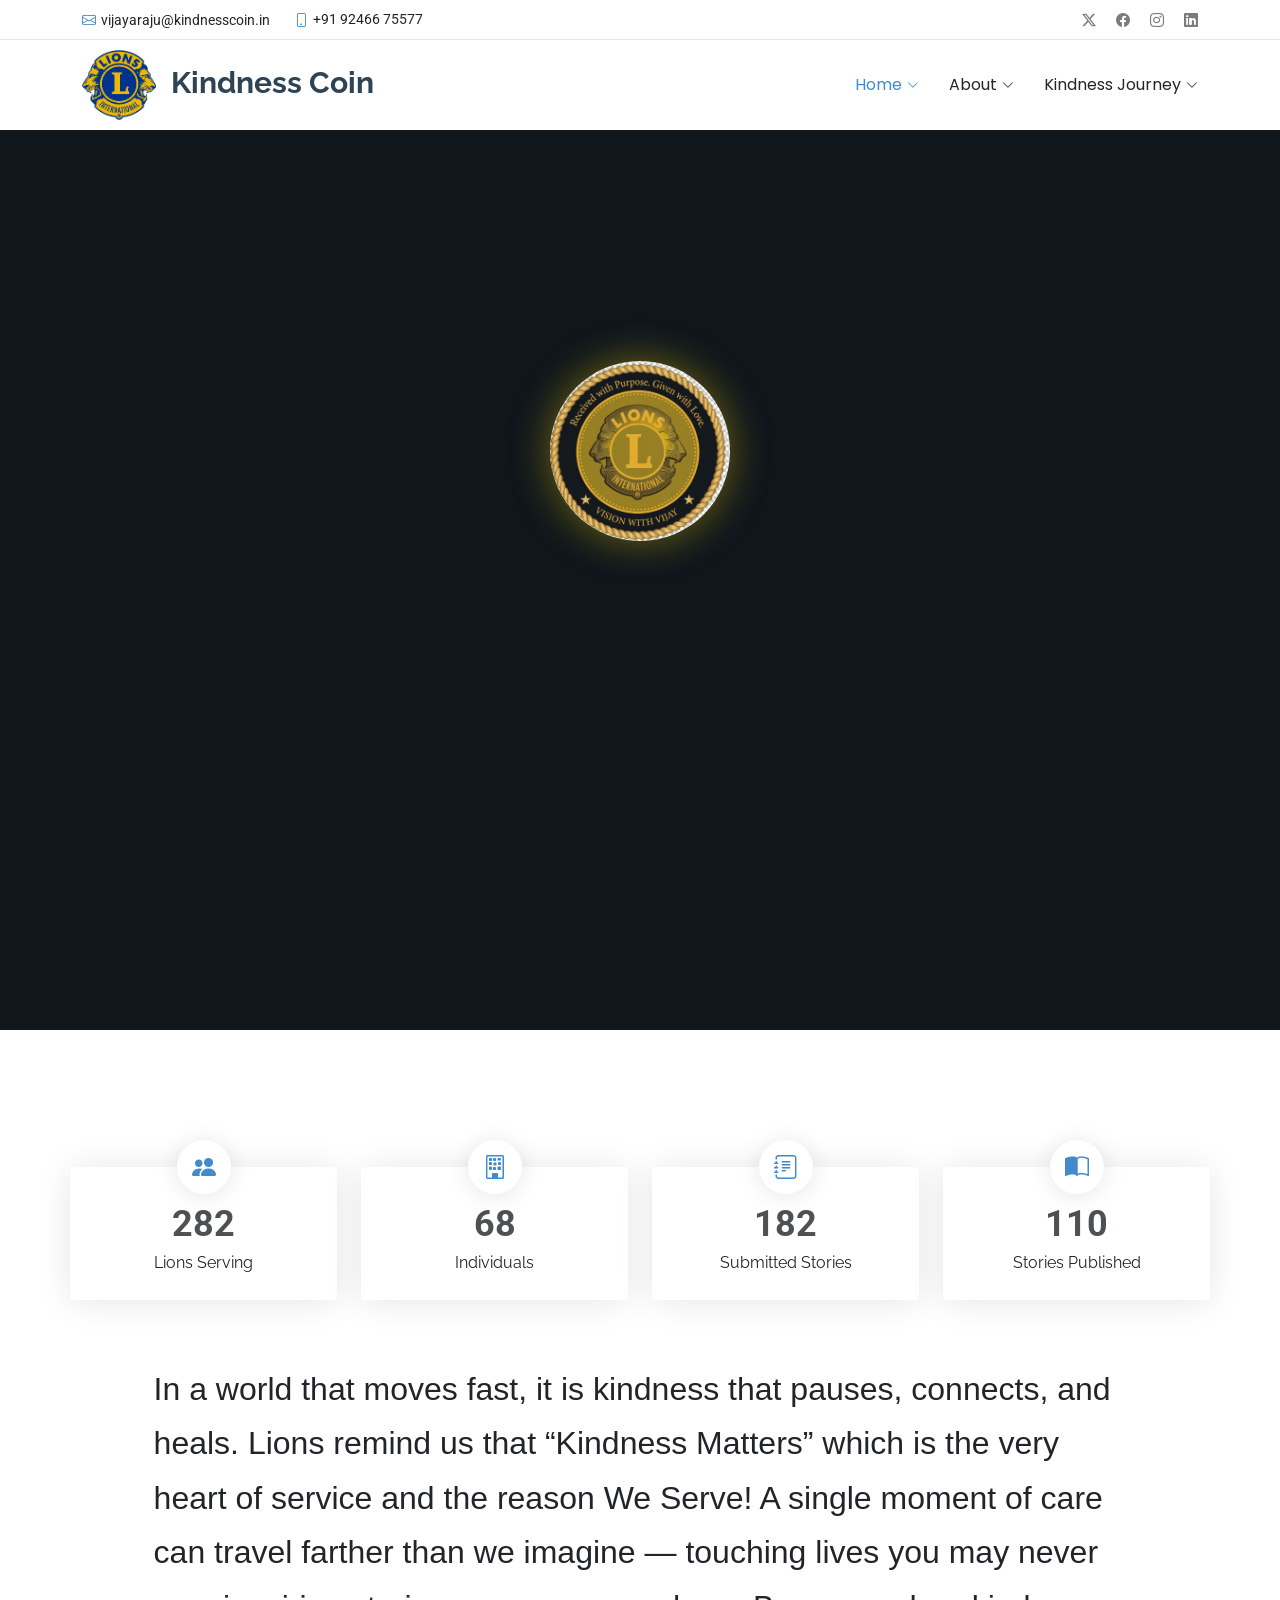
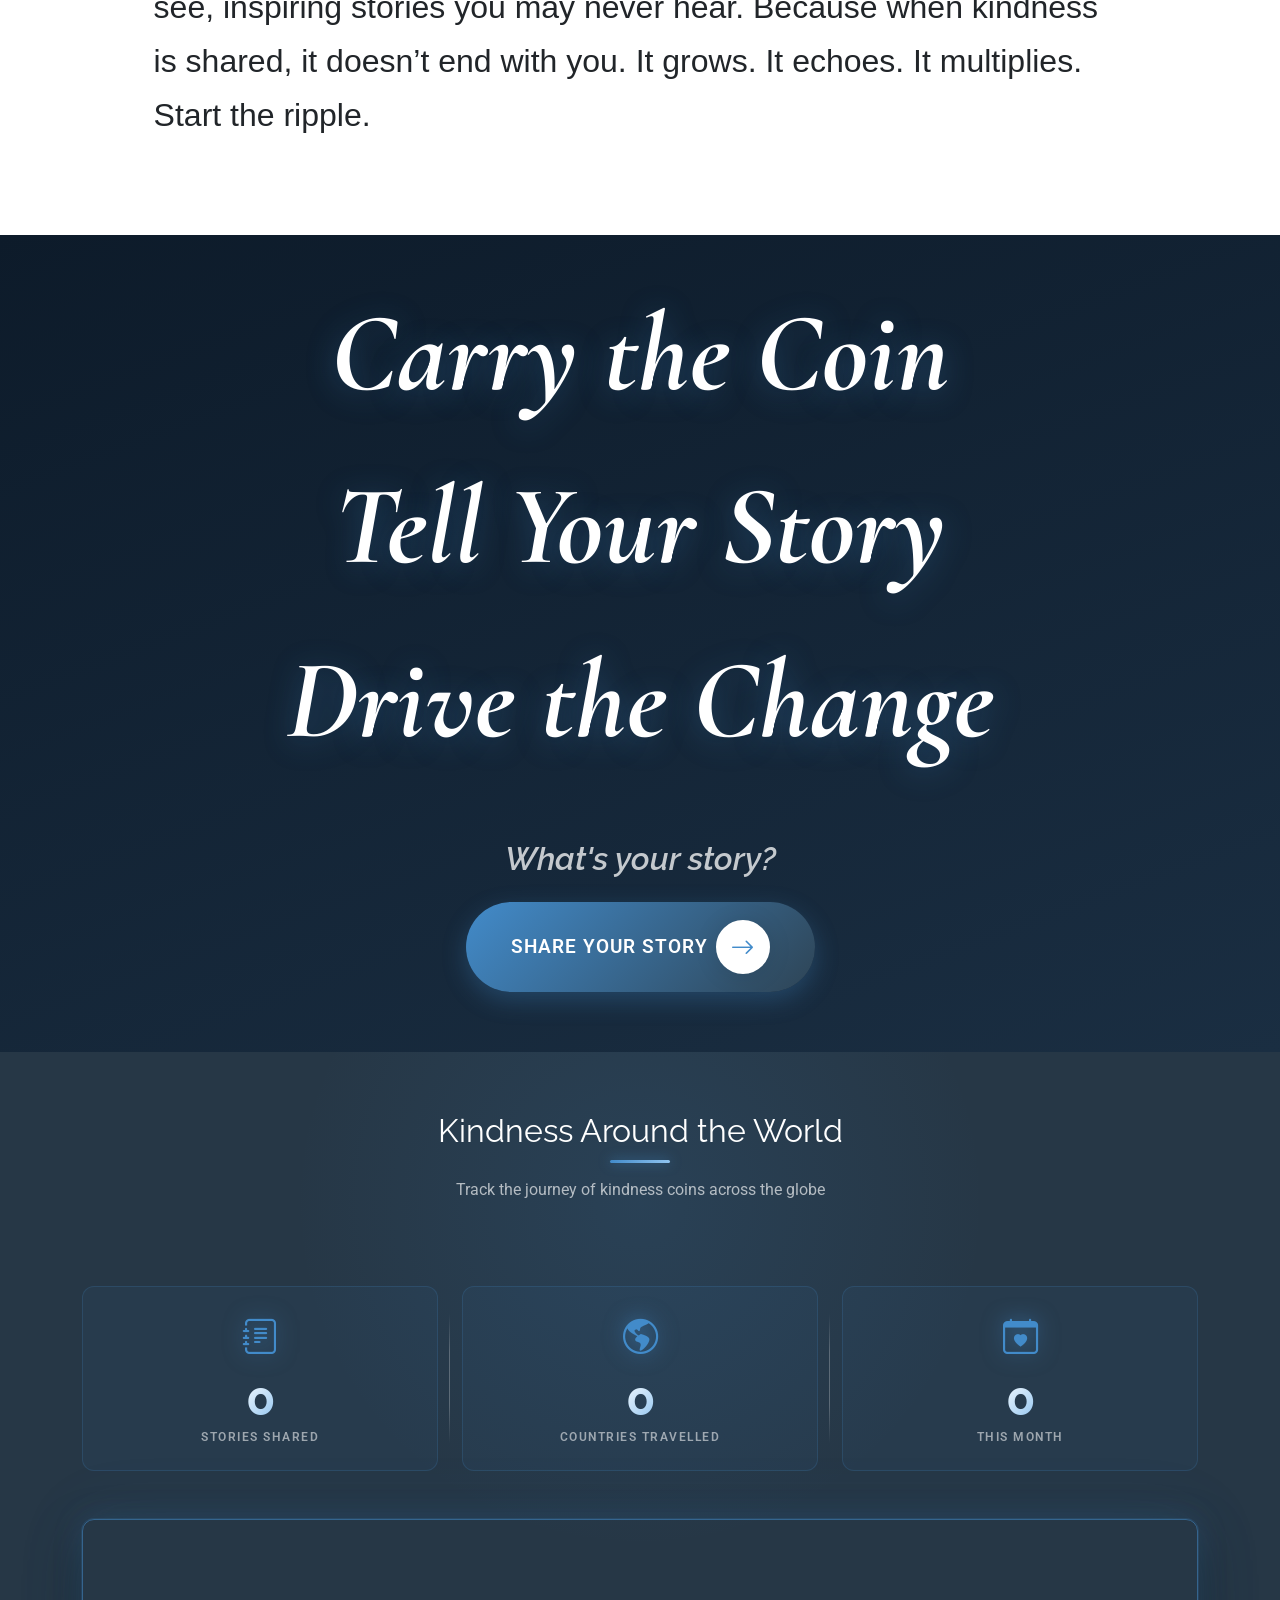
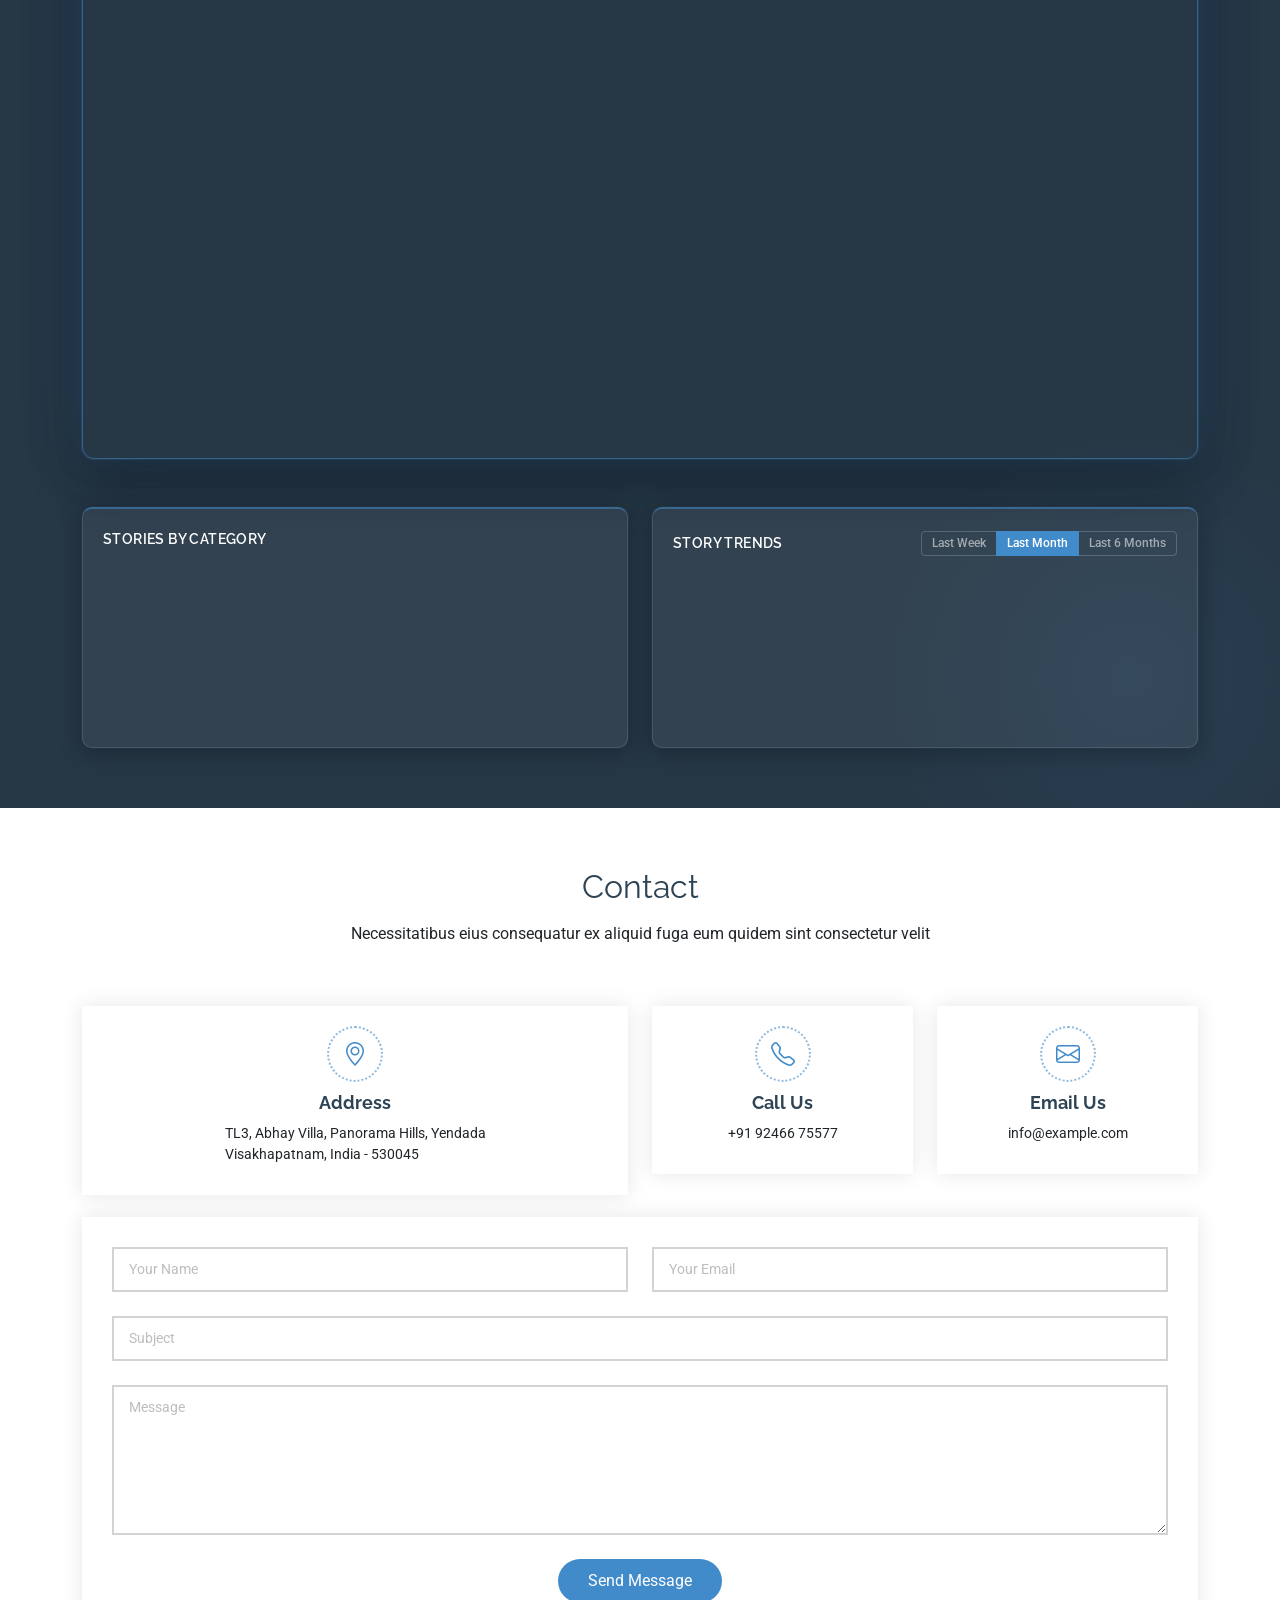
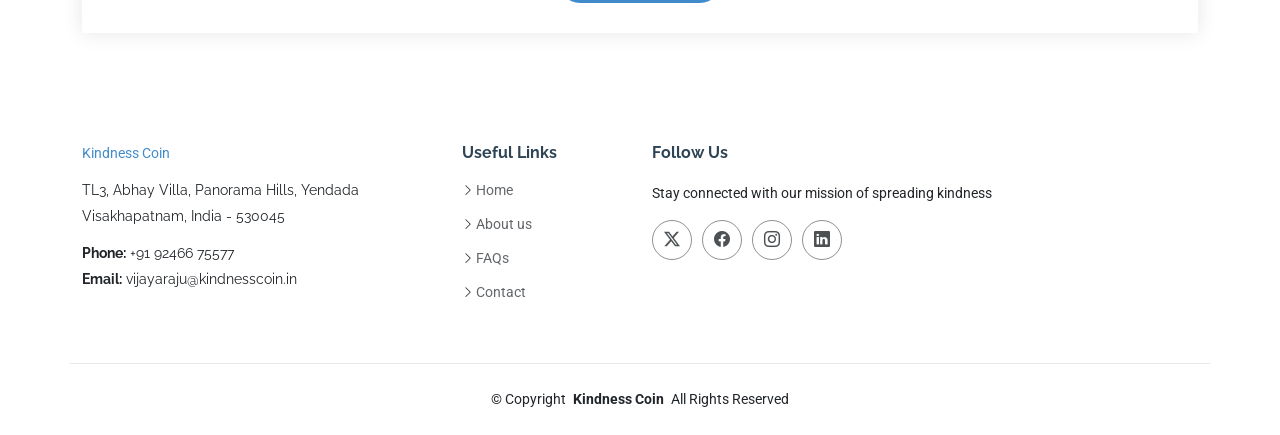
==== commit bd104669: "Update contact email and social media links across multiple pages Co-authored-by: Copilot <copilot@g" ====
--- a/index.html
+++ b/index.html
@@ -40,7 +40,7 @@
     <div class="topbar d-flex align-items-center">
       <div class="container d-flex justify-content-center justify-content-md-between">
         <div class="contact-info d-flex align-items-center">
-          <i class="bi bi-envelope d-flex align-items-center"><a href="mailto:contact@example.com">contact@example.com</a></i>
+          <i class="bi bi-envelope d-flex align-items-center"><a href="mailto:vijayaraju@kindnesscoin.in">vijayaraju@kindnesscoin.in</a></i>
           <i class="bi bi-phone d-flex align-items-center ms-4"><span>+91 92466 75577</span></i>
         </div>
         <div class="social-links d-none d-md-flex align-items-center">
@@ -436,7 +436,7 @@
             <p>TL3, Abhay Villa, Panorama Hills, Yendada</p>
             <p>Visakhapatnam, India - 530045</p>
             <p class="mt-3"><strong>Phone:</strong> <span>+91 92466 75577</span></p>
-            <p><strong>Email:</strong> <span>contact@example.com</span></p>
+            <p><strong>Email:</strong> <span>vijayaraju@kindnesscoin.in</span></p>
           </div>
         </div>
 
@@ -454,10 +454,10 @@
           <h4>Follow Us</h4>
           <p>Stay connected with our mission of spreading kindness</p>
           <div class="social-links d-flex">
-            <a href=""><i class="bi bi-twitter-x"></i></a>
-            <a href=""><i class="bi bi-facebook"></i></a>
-            <a href=""><i class="bi bi-instagram"></i></a>
-            <a href=""><i class="bi bi-linkedin"></i></a>
+            <a href="https://x.com/vijayrajulion?s=11"><i class="bi bi-twitter-x"></i></a>
+            <a href="https://www.facebook.com/share/1JLgLBeid2/?mibextid=wwXIfr"><i class="bi bi-facebook"></i></a>
+            <a href="https://www.instagram.com/vijayrajulion?igsh=eWJsczJrYjgzZWl0"><i class="bi bi-instagram"></i></a>
+            <a href="https://www.linkedin.com/in/vijay-raju-a9b964255?utm_source=share_via&utm_content=profile&utm_medium=member_ios"><i class="bi bi-linkedin"></i></a>
           </div>
         </div>
 
--- a/assets/css/main.css
+++ b/assets/css/main.css
@@ -2865,8 +2865,7 @@
 }
 
 #scroll-reveal-section-wrapper .text-wrapper {
-    width: 80%;
-    max-width: 900px;
+    width: 76%;
     margin: 0 auto;
     text-align: left;
     font-family: 'Inter', 'Helvetica Neue', 'Arial', sans-serif;
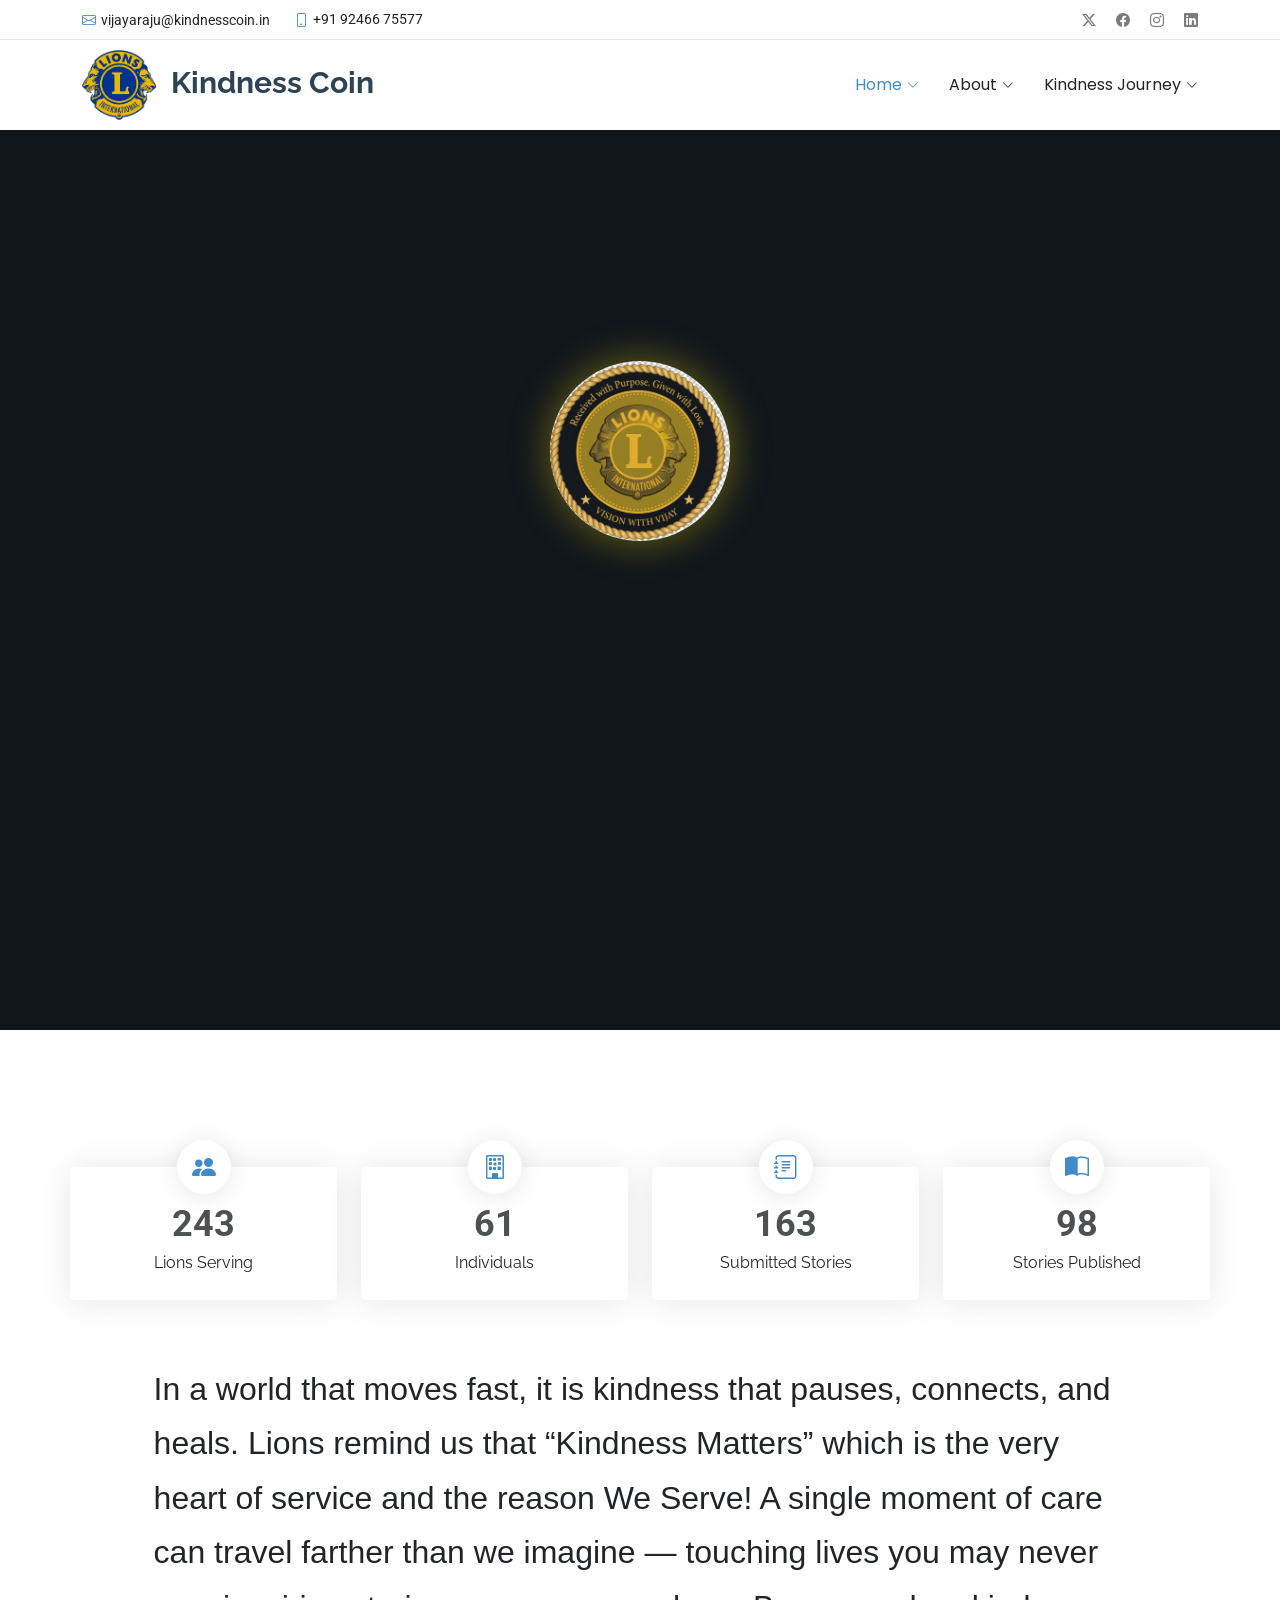
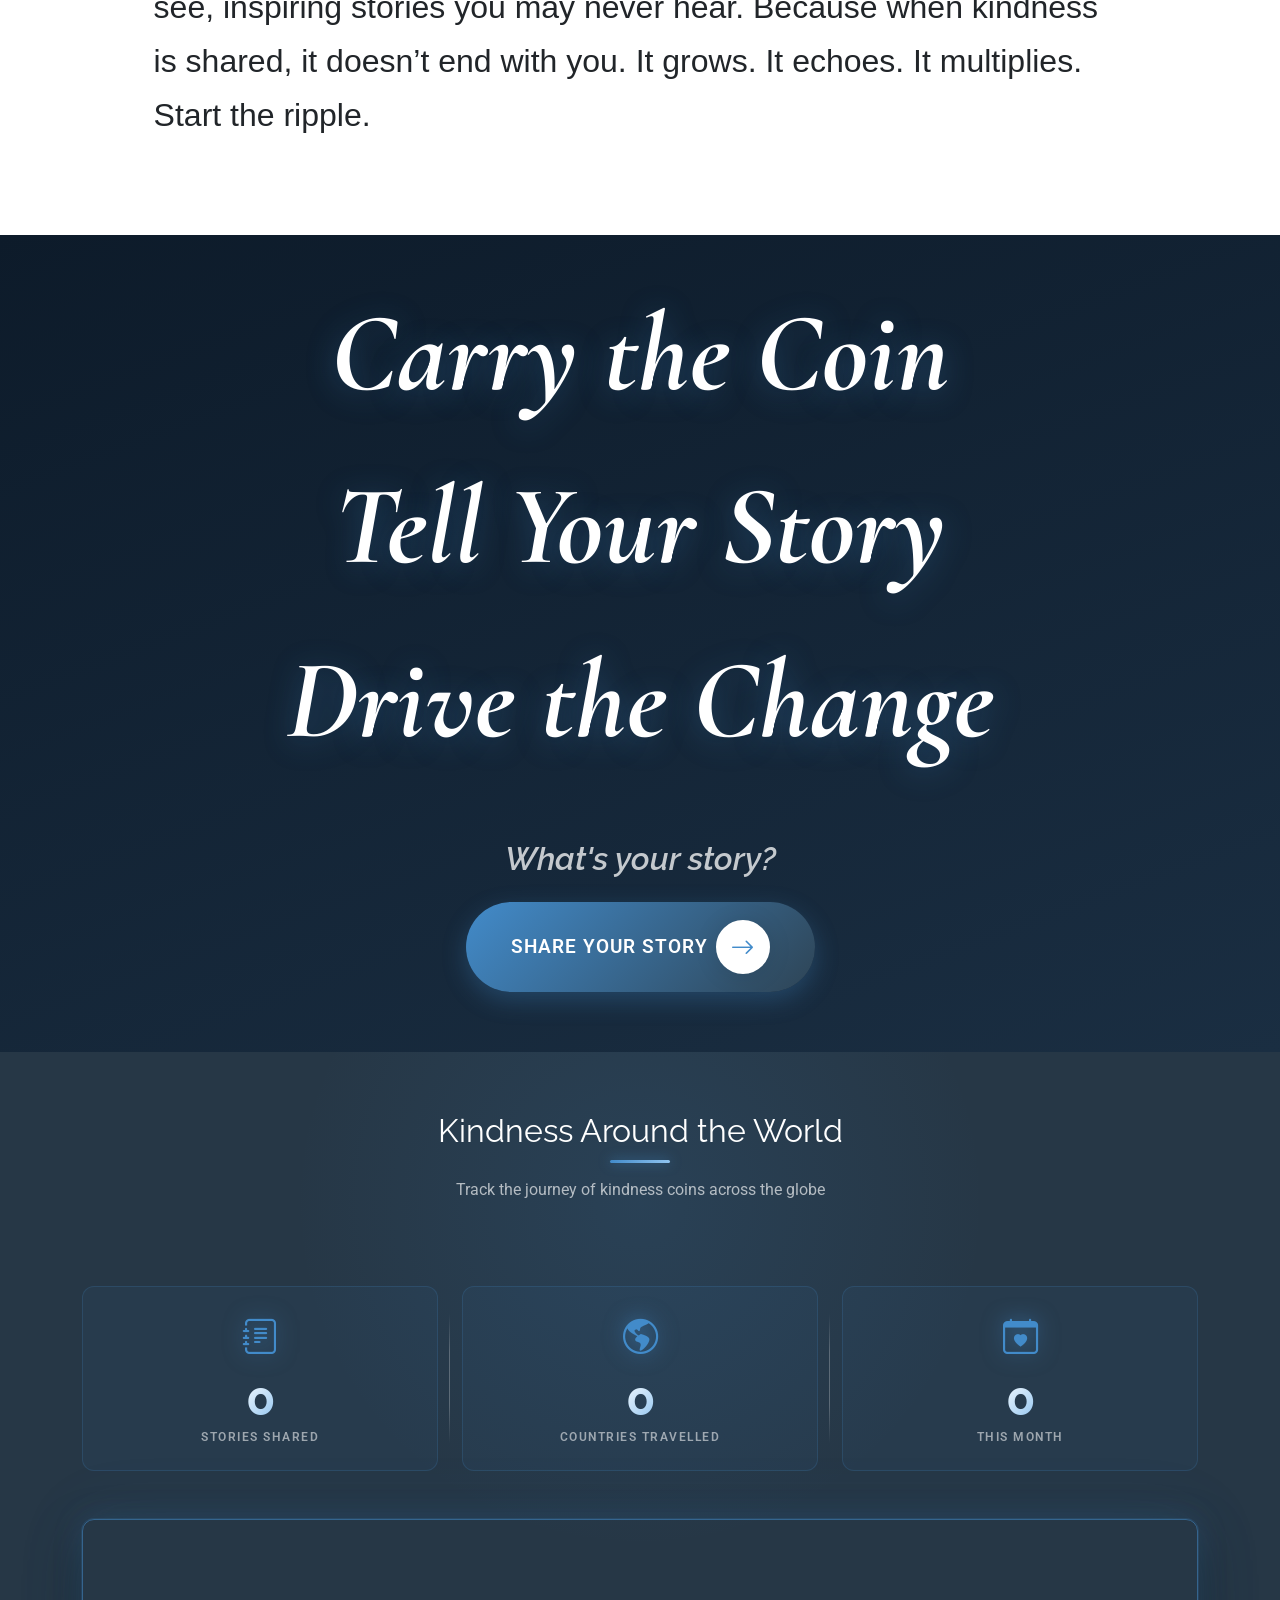
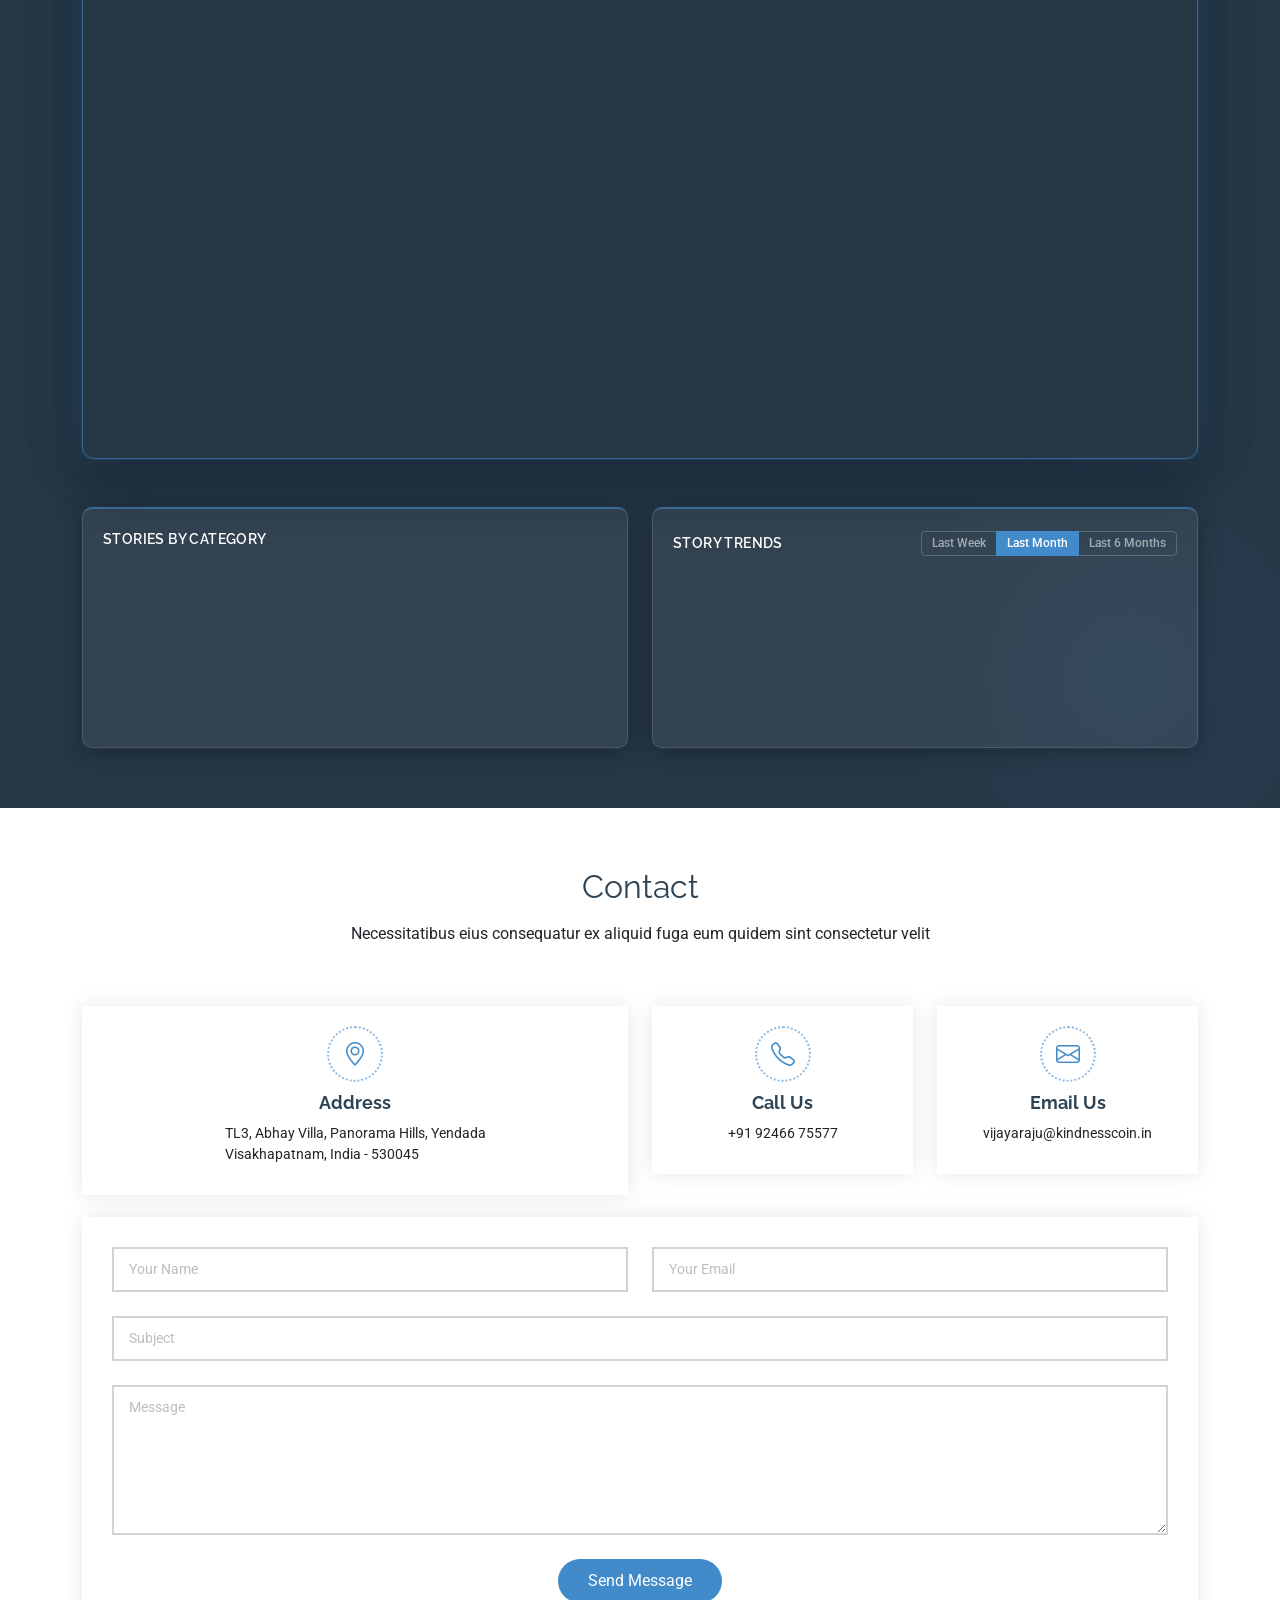
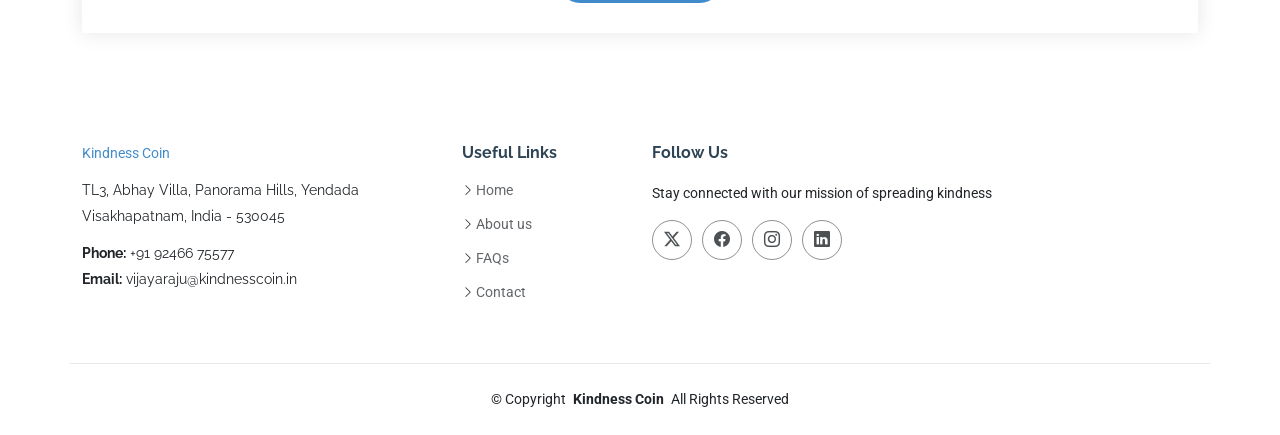
==== commit b1d0546a: "Update contact email in the info section of index.html" ====
--- a/index.html
+++ b/index.html
@@ -382,7 +382,7 @@
             <div class="info-item d-flex flex-column justify-content-center align-items-center" data-aos="fade-up" data-aos-delay="400">
               <i class="bi bi-envelope"></i>
               <h3>Email Us</h3>
-              <p>info@example.com</p>
+              <p>vijayaraju@kindnesscoin.in</p>
             </div>
           </div><!-- End Info Item -->
 
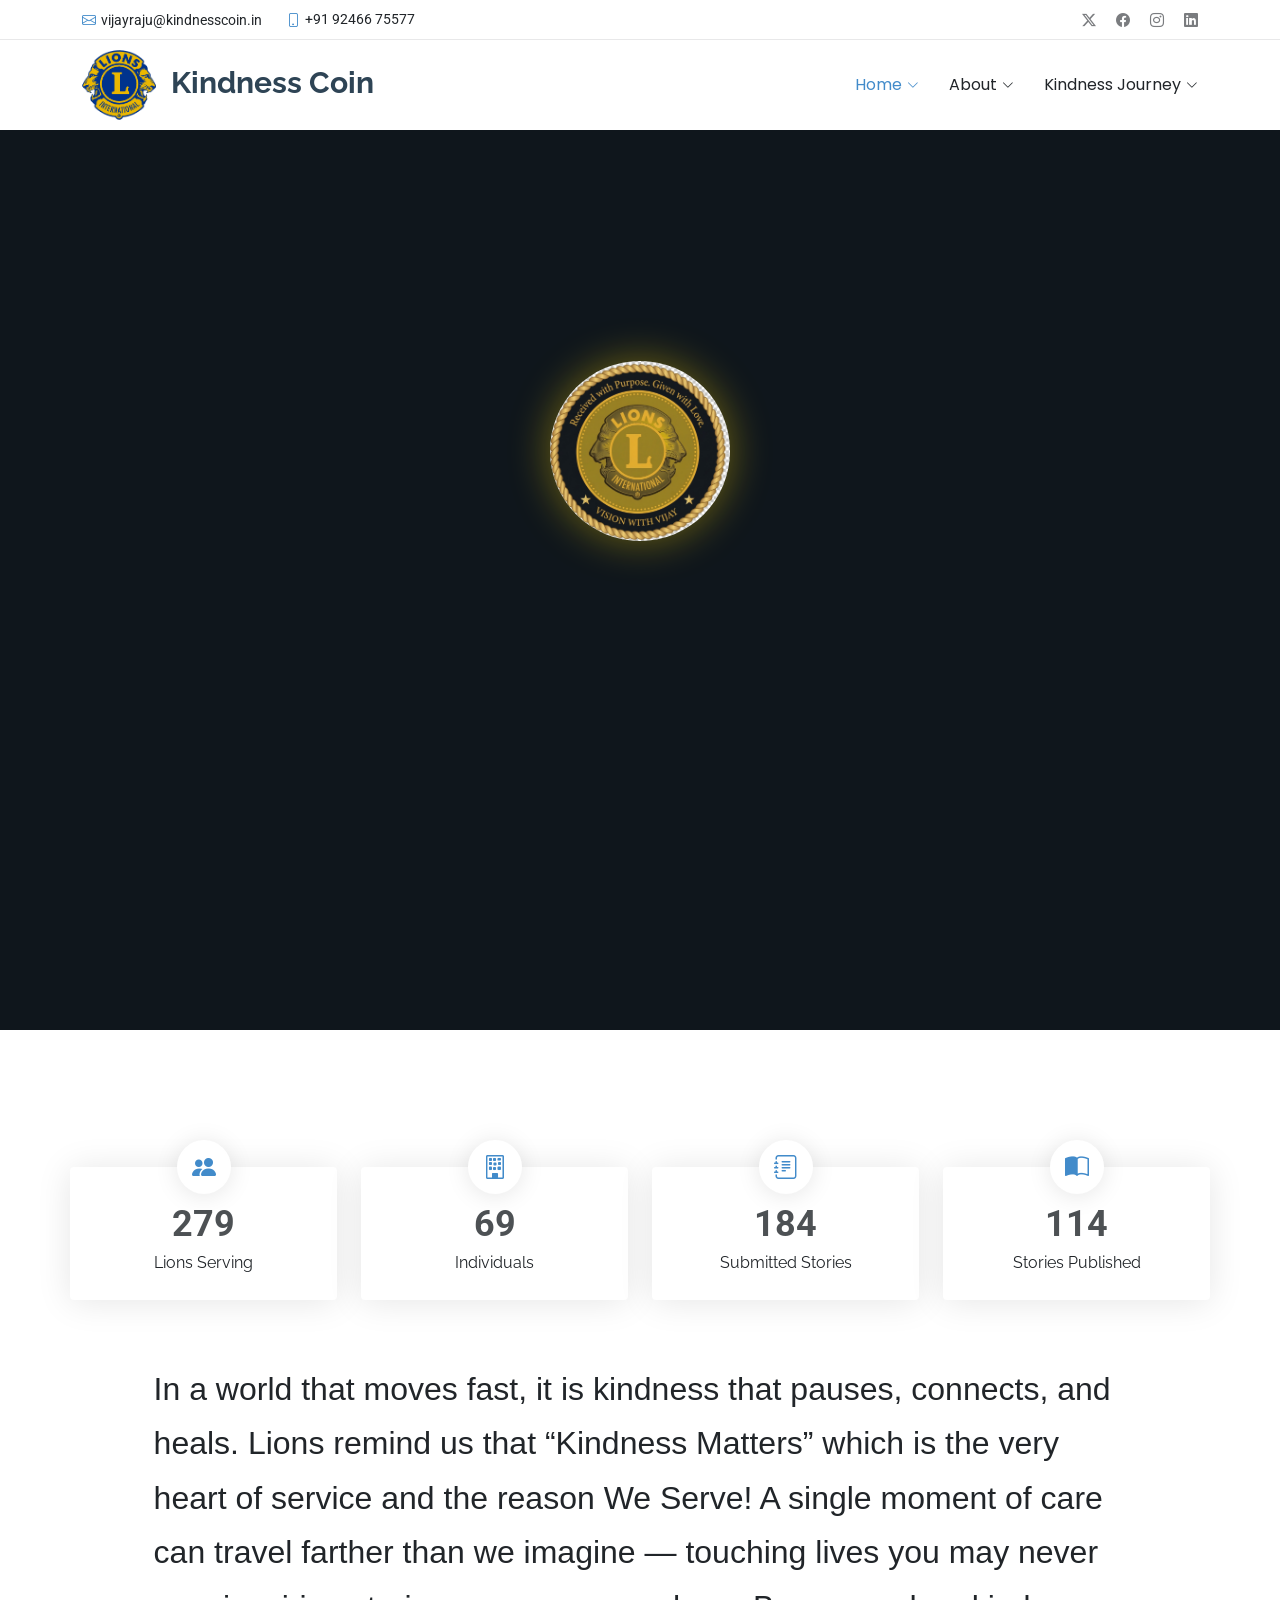
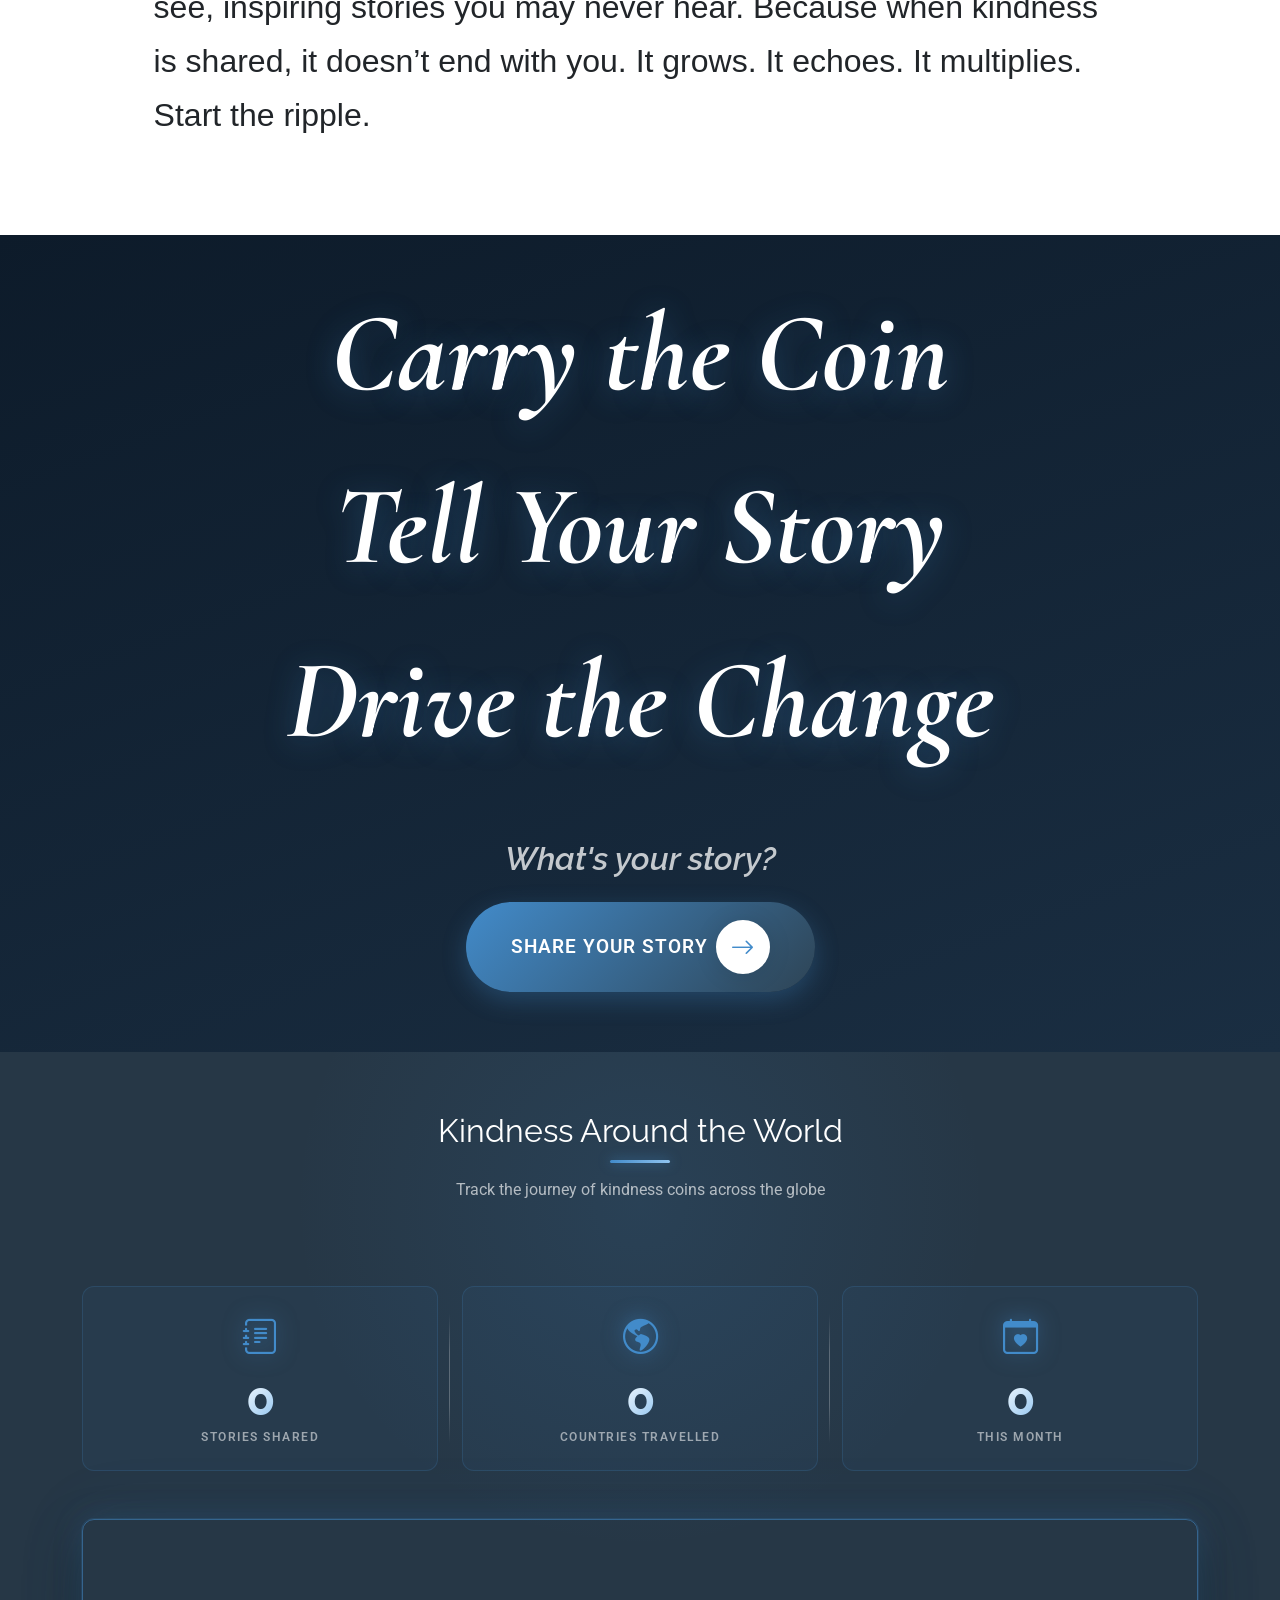
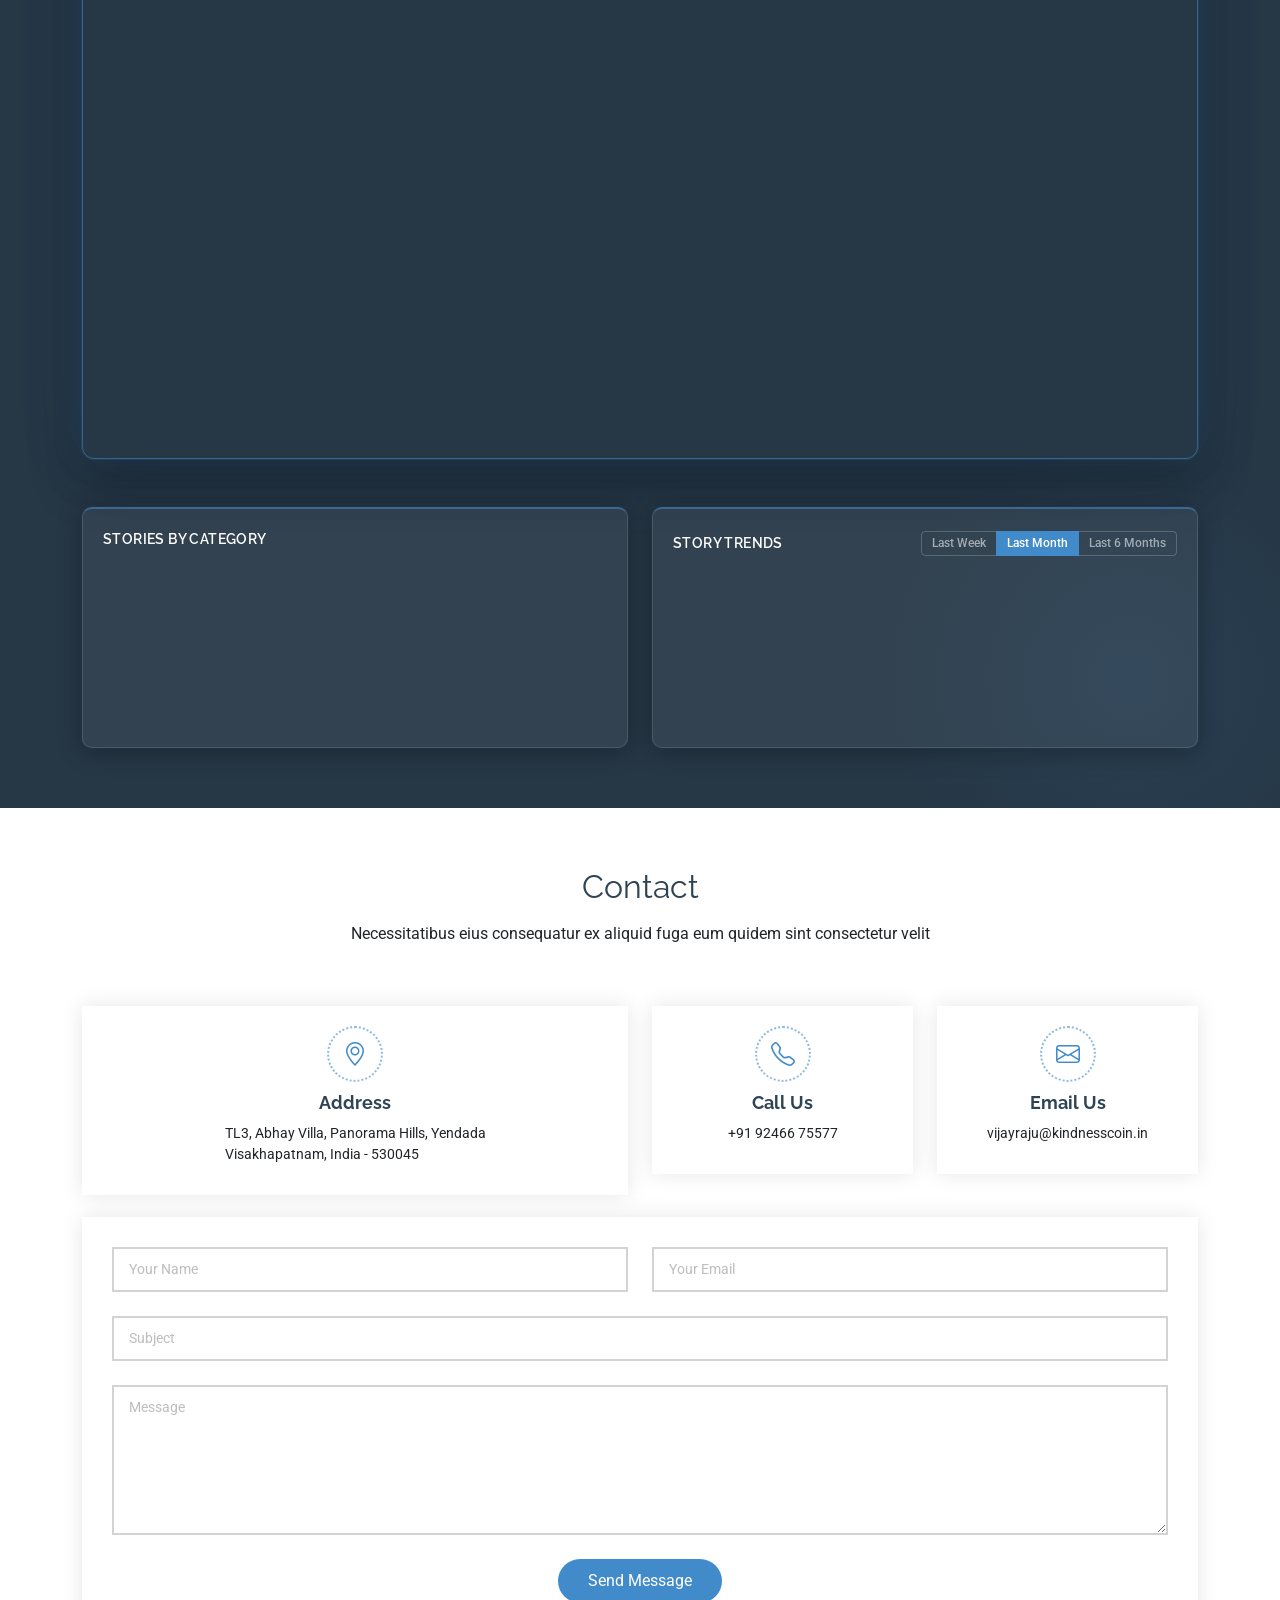
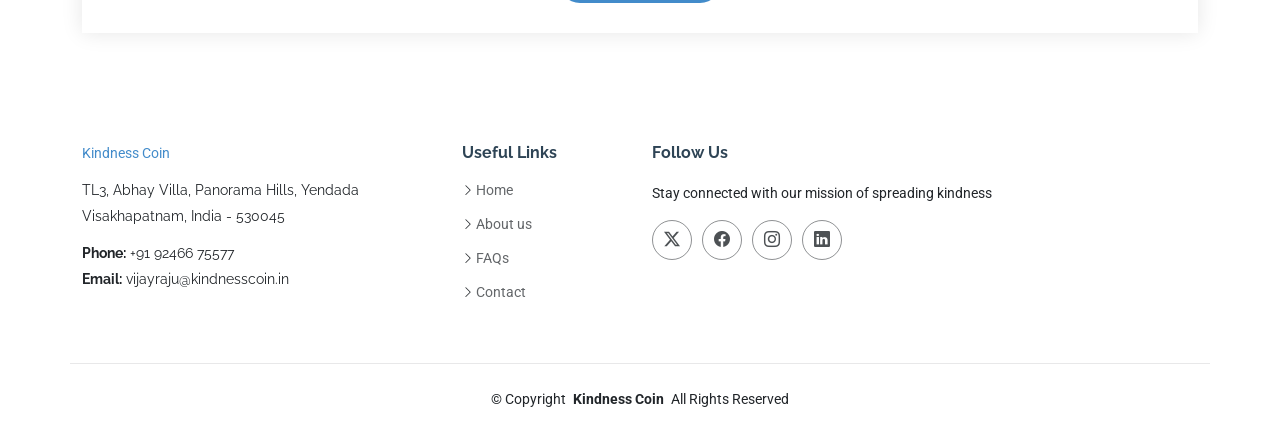
==== commit 5fbf7d1d: "Update email address from vijayaraju to vijayraju across multiple HTML files Co-authored-by: Copilot" ====
--- a/index.html
+++ b/index.html
@@ -40,7 +40,7 @@
     <div class="topbar d-flex align-items-center">
       <div class="container d-flex justify-content-center justify-content-md-between">
         <div class="contact-info d-flex align-items-center">
-          <i class="bi bi-envelope d-flex align-items-center"><a href="mailto:vijayaraju@kindnesscoin.in">vijayaraju@kindnesscoin.in</a></i>
+          <i class="bi bi-envelope d-flex align-items-center"><a href="mailto:vijayraju@kindnesscoin.in">vijayraju@kindnesscoin.in</a></i>
           <i class="bi bi-phone d-flex align-items-center ms-4"><span>+91 92466 75577</span></i>
         </div>
         <div class="social-links d-none d-md-flex align-items-center">
@@ -382,7 +382,7 @@
             <div class="info-item d-flex flex-column justify-content-center align-items-center" data-aos="fade-up" data-aos-delay="400">
               <i class="bi bi-envelope"></i>
               <h3>Email Us</h3>
-              <p>vijayaraju@kindnesscoin.in</p>
+              <p>vijayraju@kindnesscoin.in</p>
             </div>
           </div><!-- End Info Item -->
 
@@ -436,7 +436,7 @@
             <p>TL3, Abhay Villa, Panorama Hills, Yendada</p>
             <p>Visakhapatnam, India - 530045</p>
             <p class="mt-3"><strong>Phone:</strong> <span>+91 92466 75577</span></p>
-            <p><strong>Email:</strong> <span>vijayaraju@kindnesscoin.in</span></p>
+            <p><strong>Email:</strong> <span>vijayraju@kindnesscoin.in</span></p>
           </div>
         </div>
 
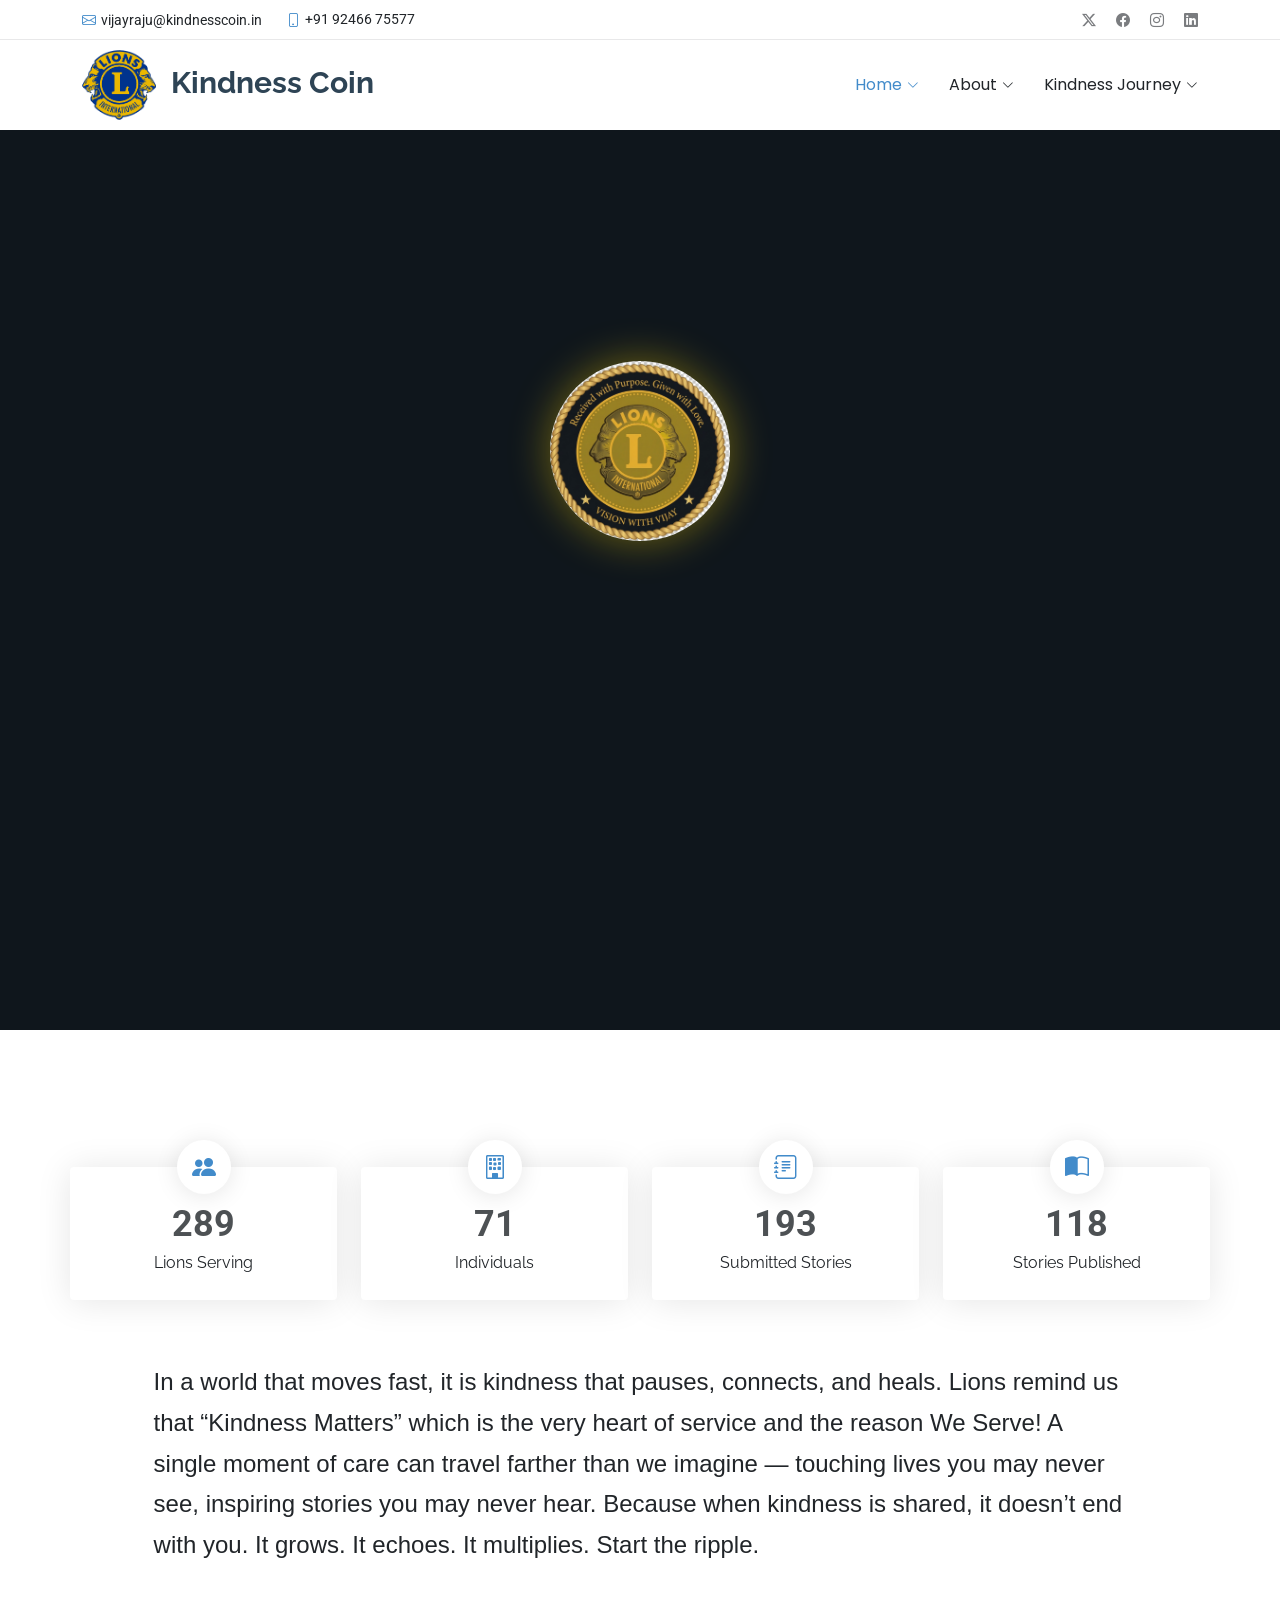
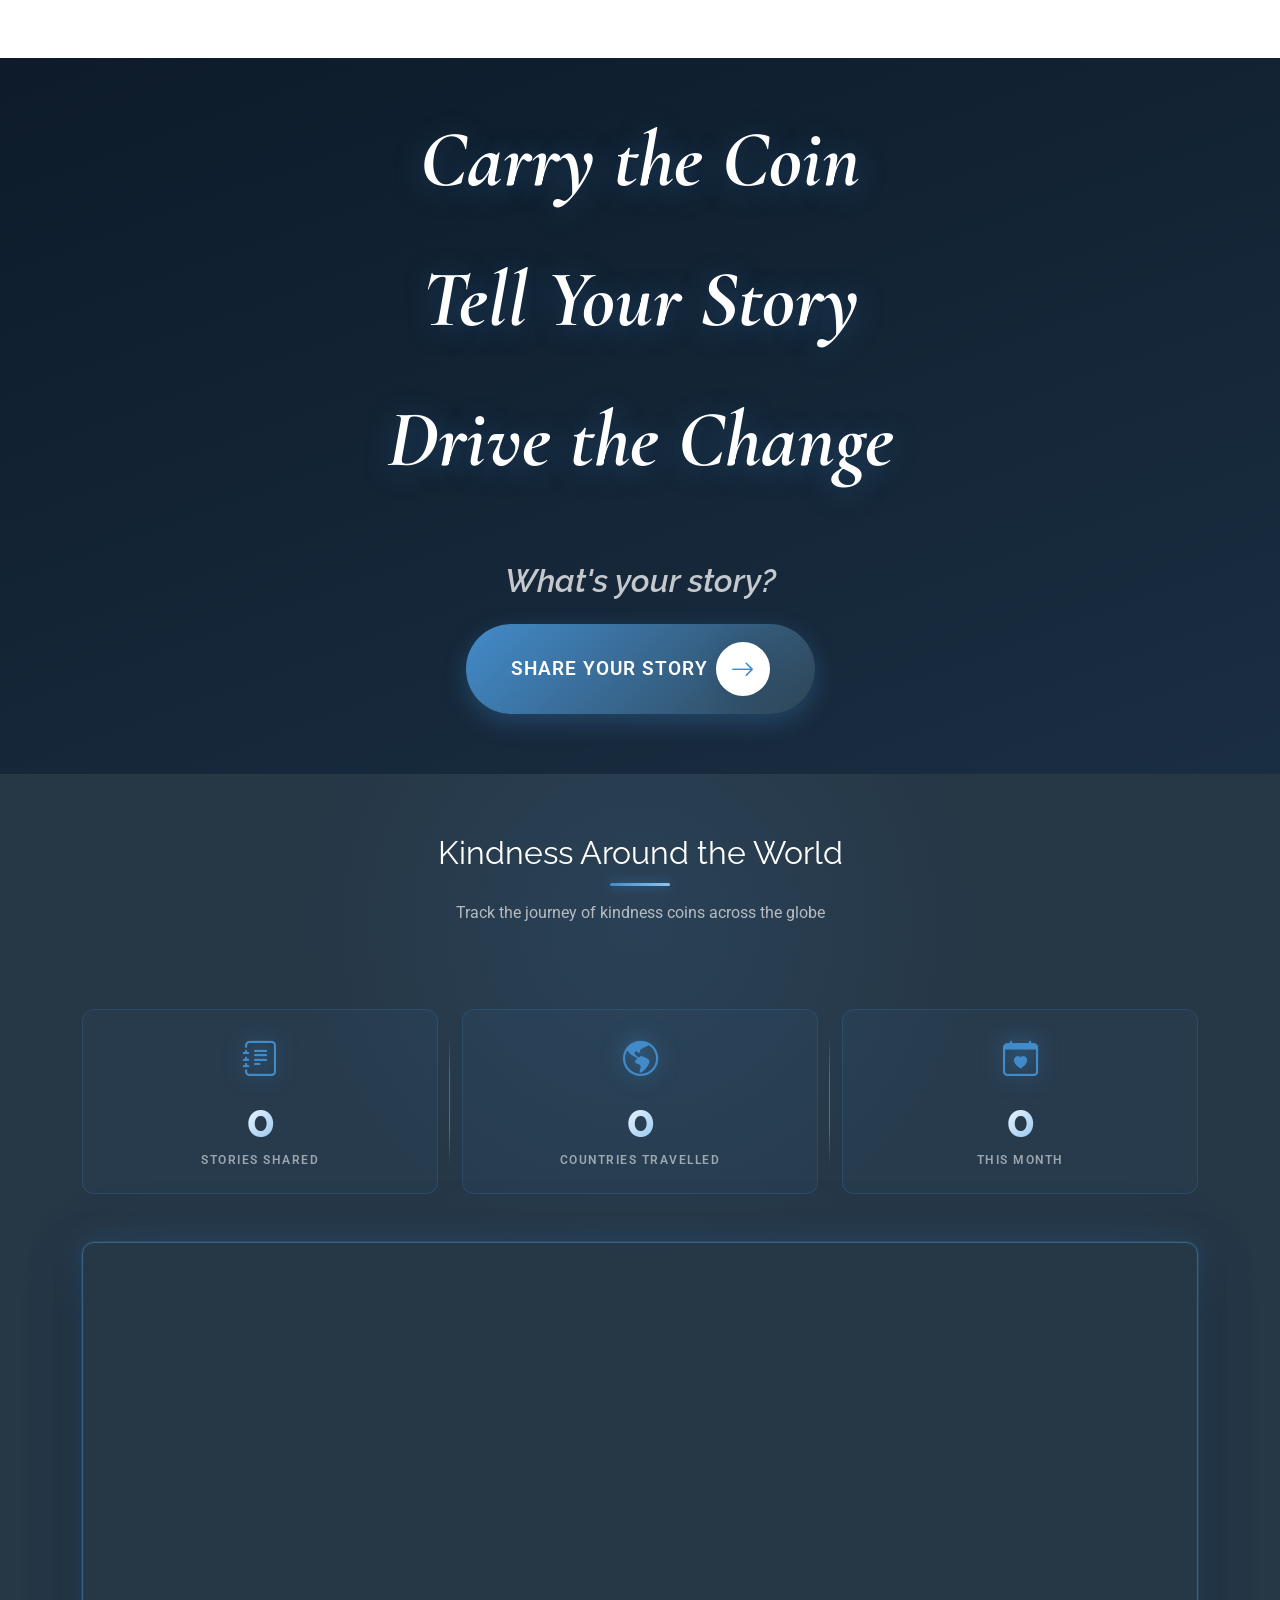
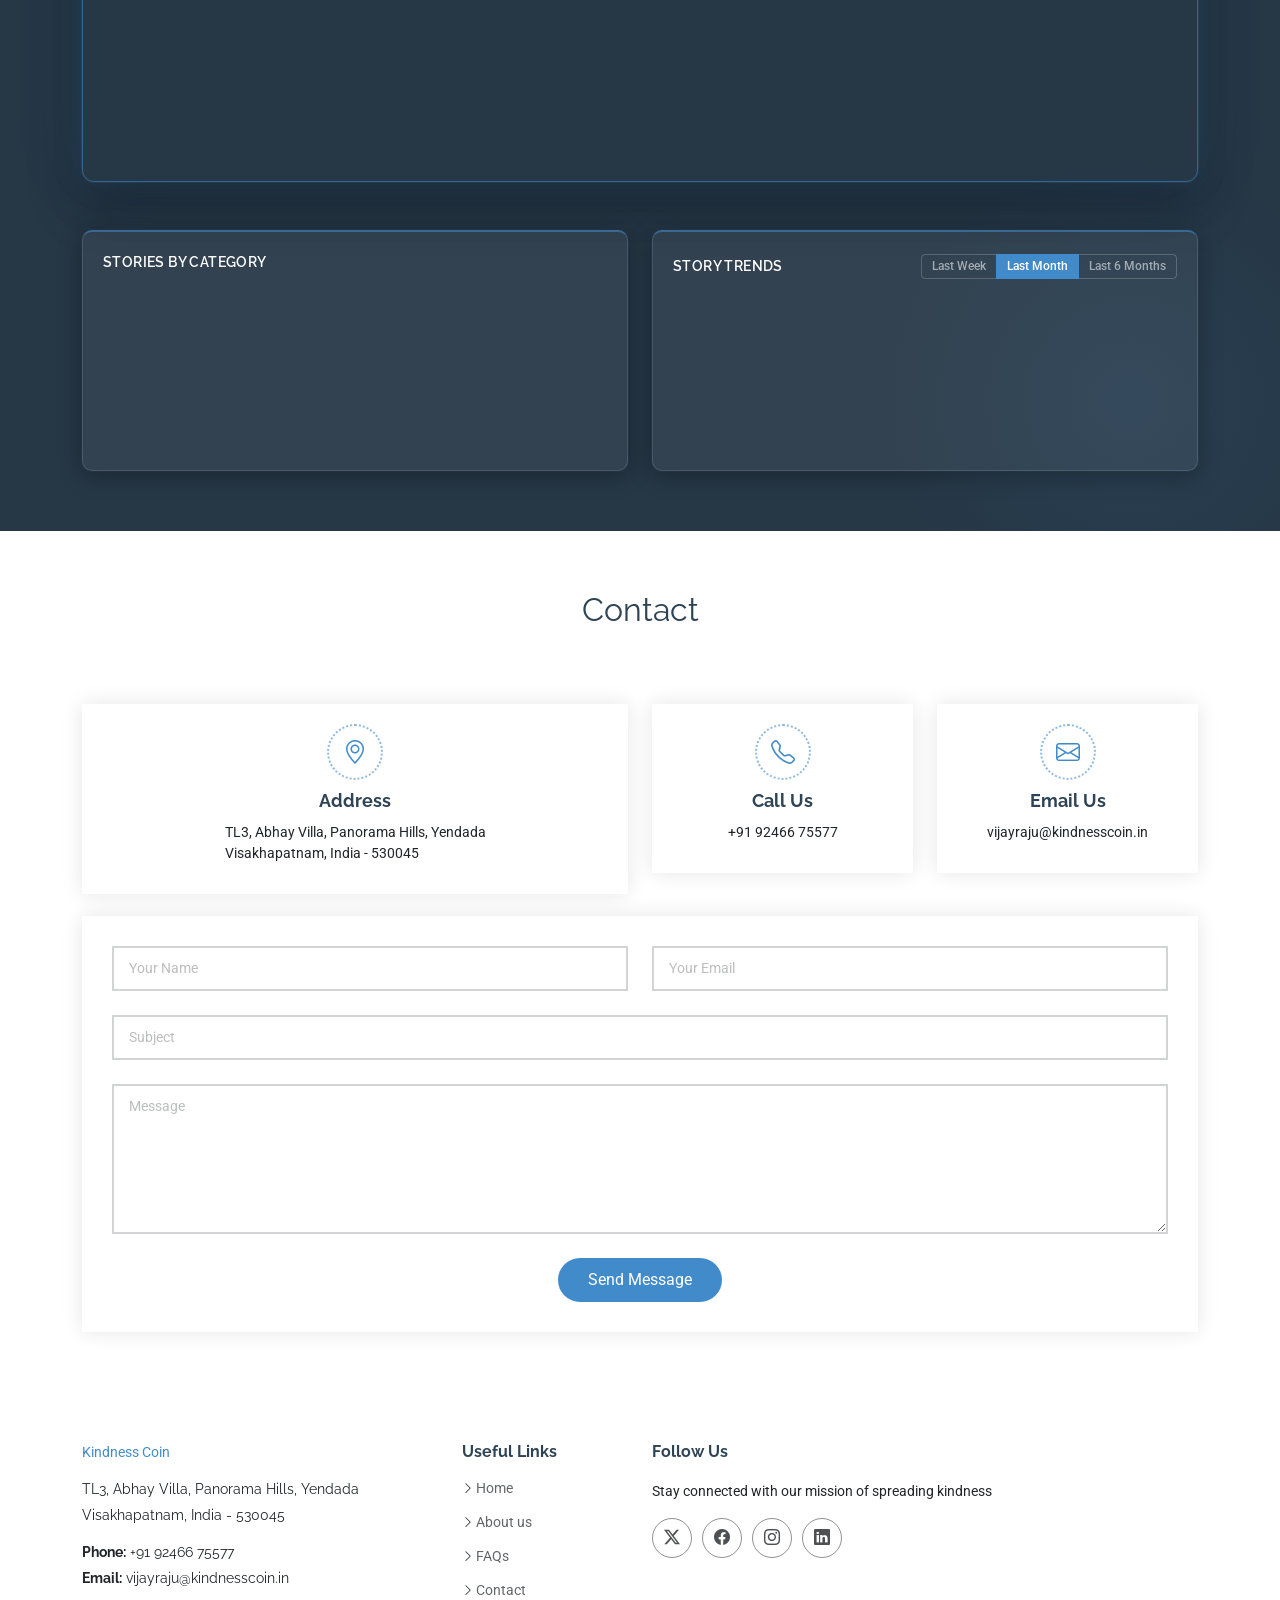
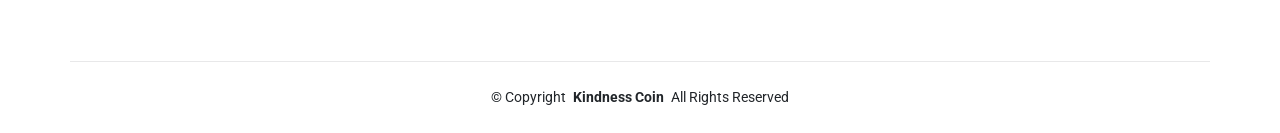
==== commit 3cae012e: "Remove placeholder text from the contact section in index.html" ====
--- a/index.html
+++ b/index.html
@@ -355,7 +355,6 @@
       <!-- Section Title -->
       <div class="container section-title" data-aos="fade-up">
         <h2>Contact</h2>
-        <p>Necessitatibus eius consequatur ex aliquid fuga eum quidem sint consectetur velit</p>
       </div><!-- End Section Title -->
 
       <div class="container" data-aos="fade-up" data-aos-delay="100">
--- a/assets/css/main.css
+++ b/assets/css/main.css
@@ -101,6 +101,7 @@
   color: var(--default-color);
   background-color: var(--background-color);
   font-family: var(--default-font);
+  overflow-x: hidden;
 }
 
 /* Hero Section Styles
@@ -394,6 +395,10 @@
 
 /* Responsive Hero */
 @media (max-width: 768px) {
+  #hero {
+    min-height: 64vh;
+  }
+
   .coin {
     width: 120px;
     height: 120px;
@@ -418,6 +423,17 @@
   }
 }
 
+@media (max-width: 480px) {
+  .coin {
+    width: 90px;
+    height: 90px;
+  }
+
+  .coin-face {
+    font-size: 24px;
+  }
+}
+
 /* Stats Section Styling
 ------------------------------*/
 .stats-highlight-bg {
@@ -426,7 +442,7 @@
 
 .stats-heading {
   font-family: 'Cormorant Garamond', serif;
-  font-size: 7rem;
+  font-size: 5rem;
   font-weight: 700;
   font-style: italic;
   color: #ffffff;
@@ -477,6 +493,21 @@
 
 .btn-share-story:hover i {
   transform: translateX(5px);
+}
+
+@media (max-width: 767px) {
+  .stats-heading {
+    font-size: clamp(2rem, 8vw, 4rem);
+  }
+
+  .stats-question {
+    font-size: 1.25rem;
+  }
+
+  .btn-share-story {
+    padding: 14px 28px;
+    font-size: 1rem;
+  }
 }
 
 /*--------------------------------------------------------------
@@ -1301,6 +1332,18 @@
   .header .topbar .contact-info i a,
   .header .topbar .contact-info i span {
     font-size: 13px;
+  }
+
+  .header .topbar .contact-info .bi-envelope a {
+    display: none;
+  }
+
+  .header .topbar .contact-info .bi-phone span {
+    display: none;
+  }
+
+  .header .topbar .contact-info .bi-phone {
+    margin-left: 0.5rem !important;
   }
 }
 
@@ -2869,7 +2912,7 @@
     margin: 0 auto;
     text-align: left;
     font-family: 'Inter', 'Helvetica Neue', 'Arial', sans-serif;
-    font-size: clamp(1.2rem, 3vw, 2rem);
+    font-size: clamp(1.2rem, 3vw, 1.5rem);
     font-weight: 300;
     line-height: 1.7;
     letter-spacing: 0;
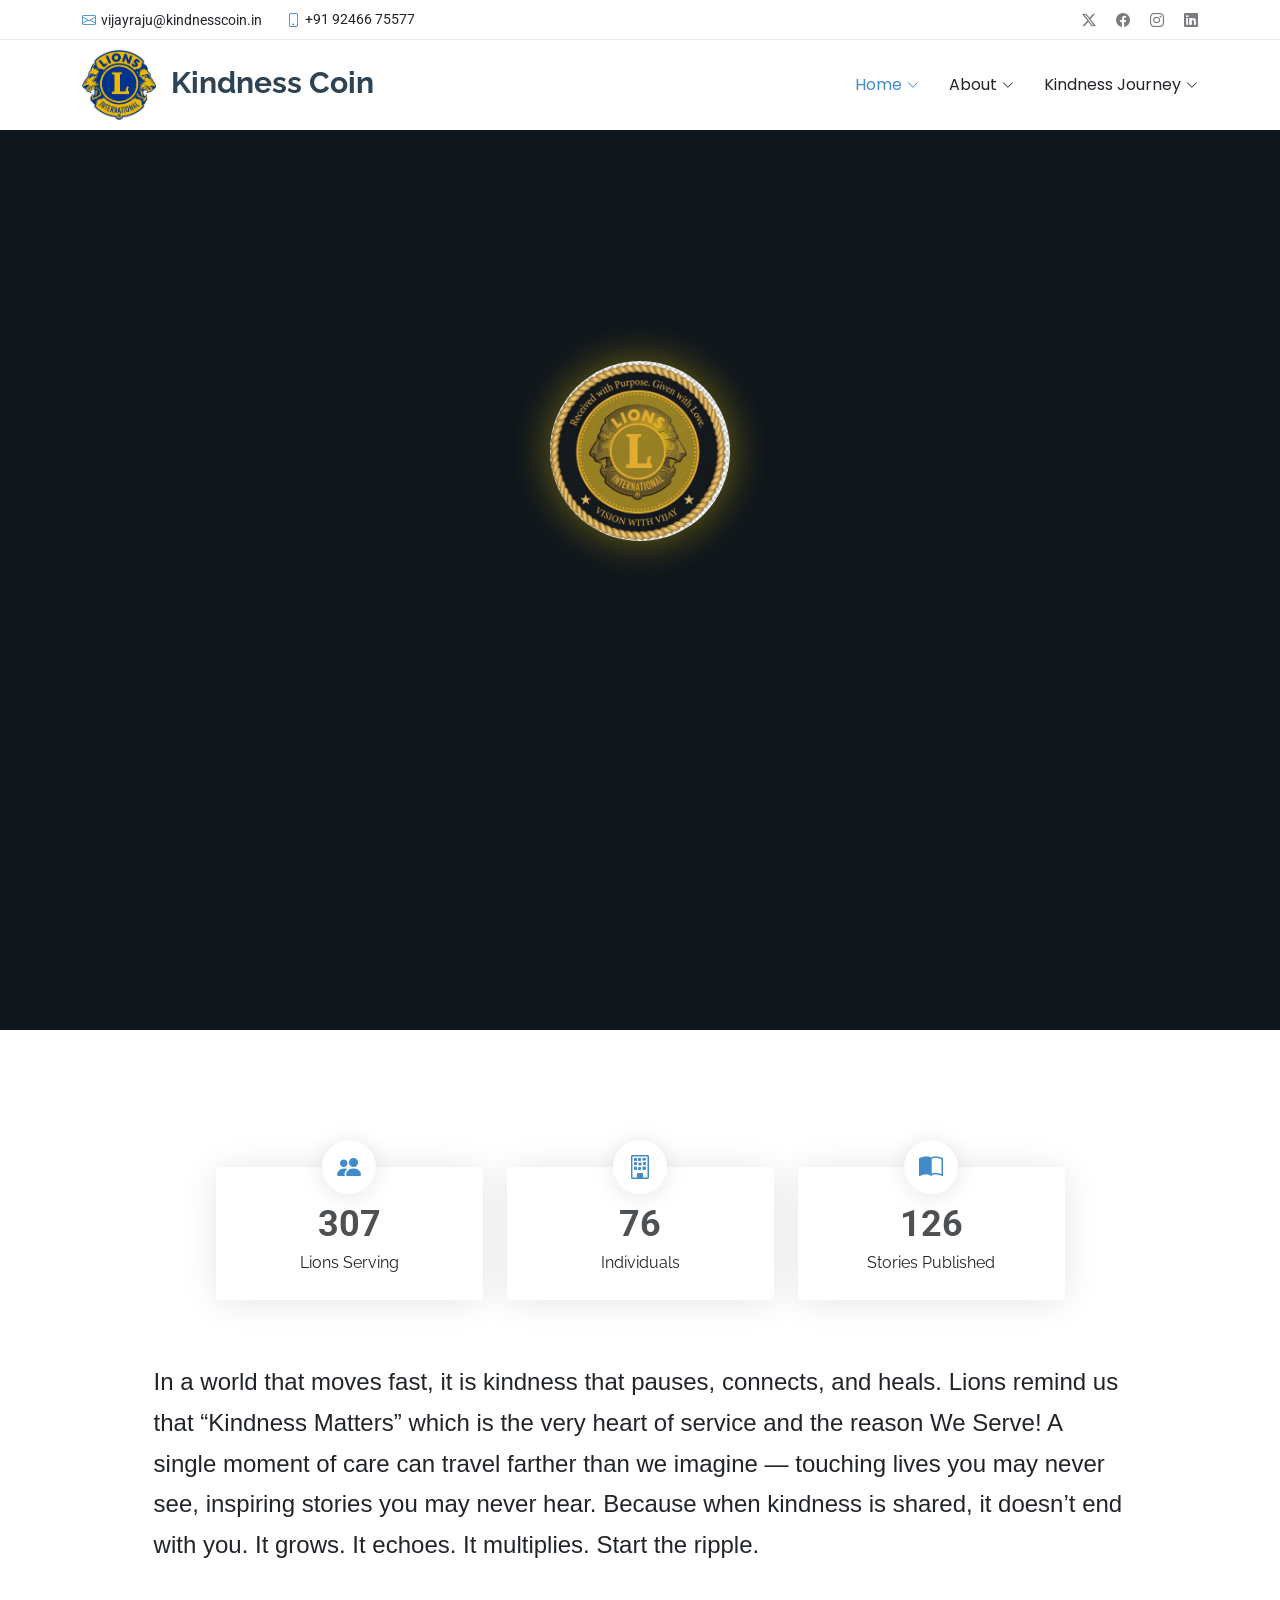
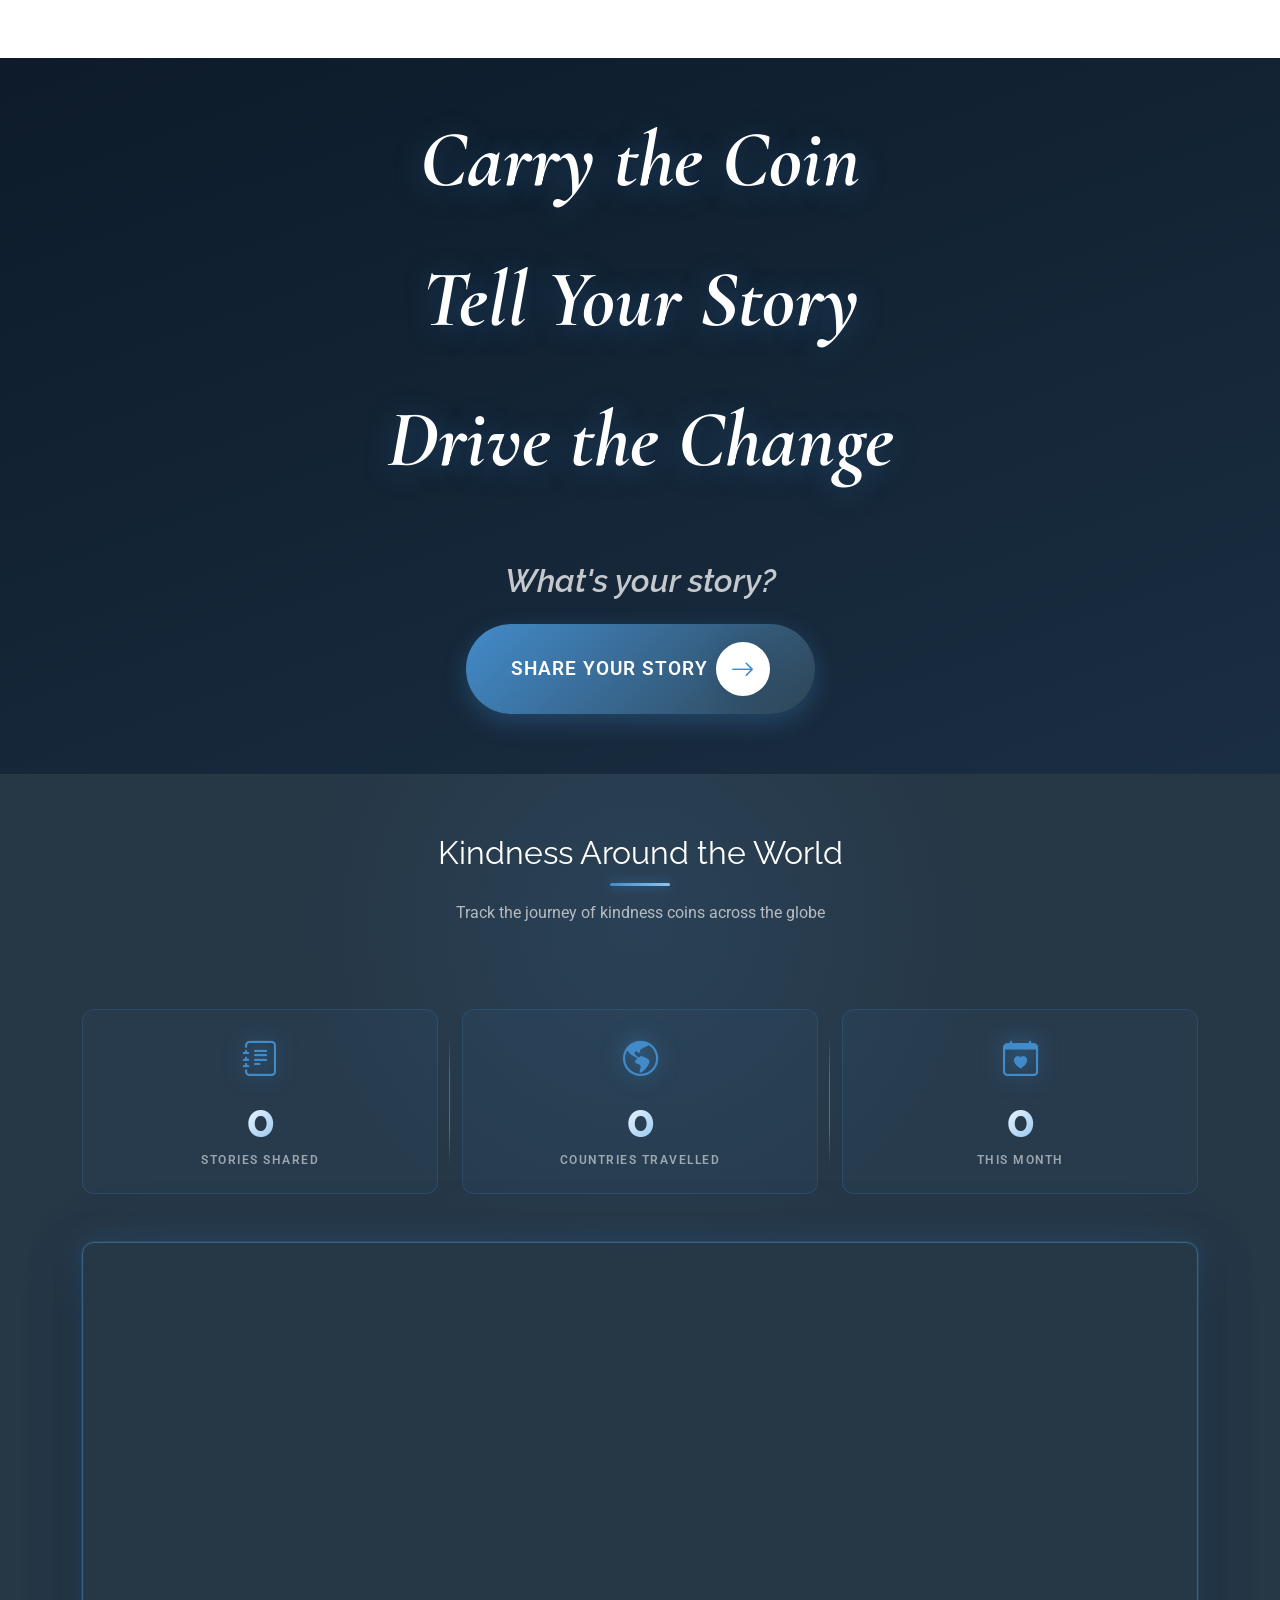
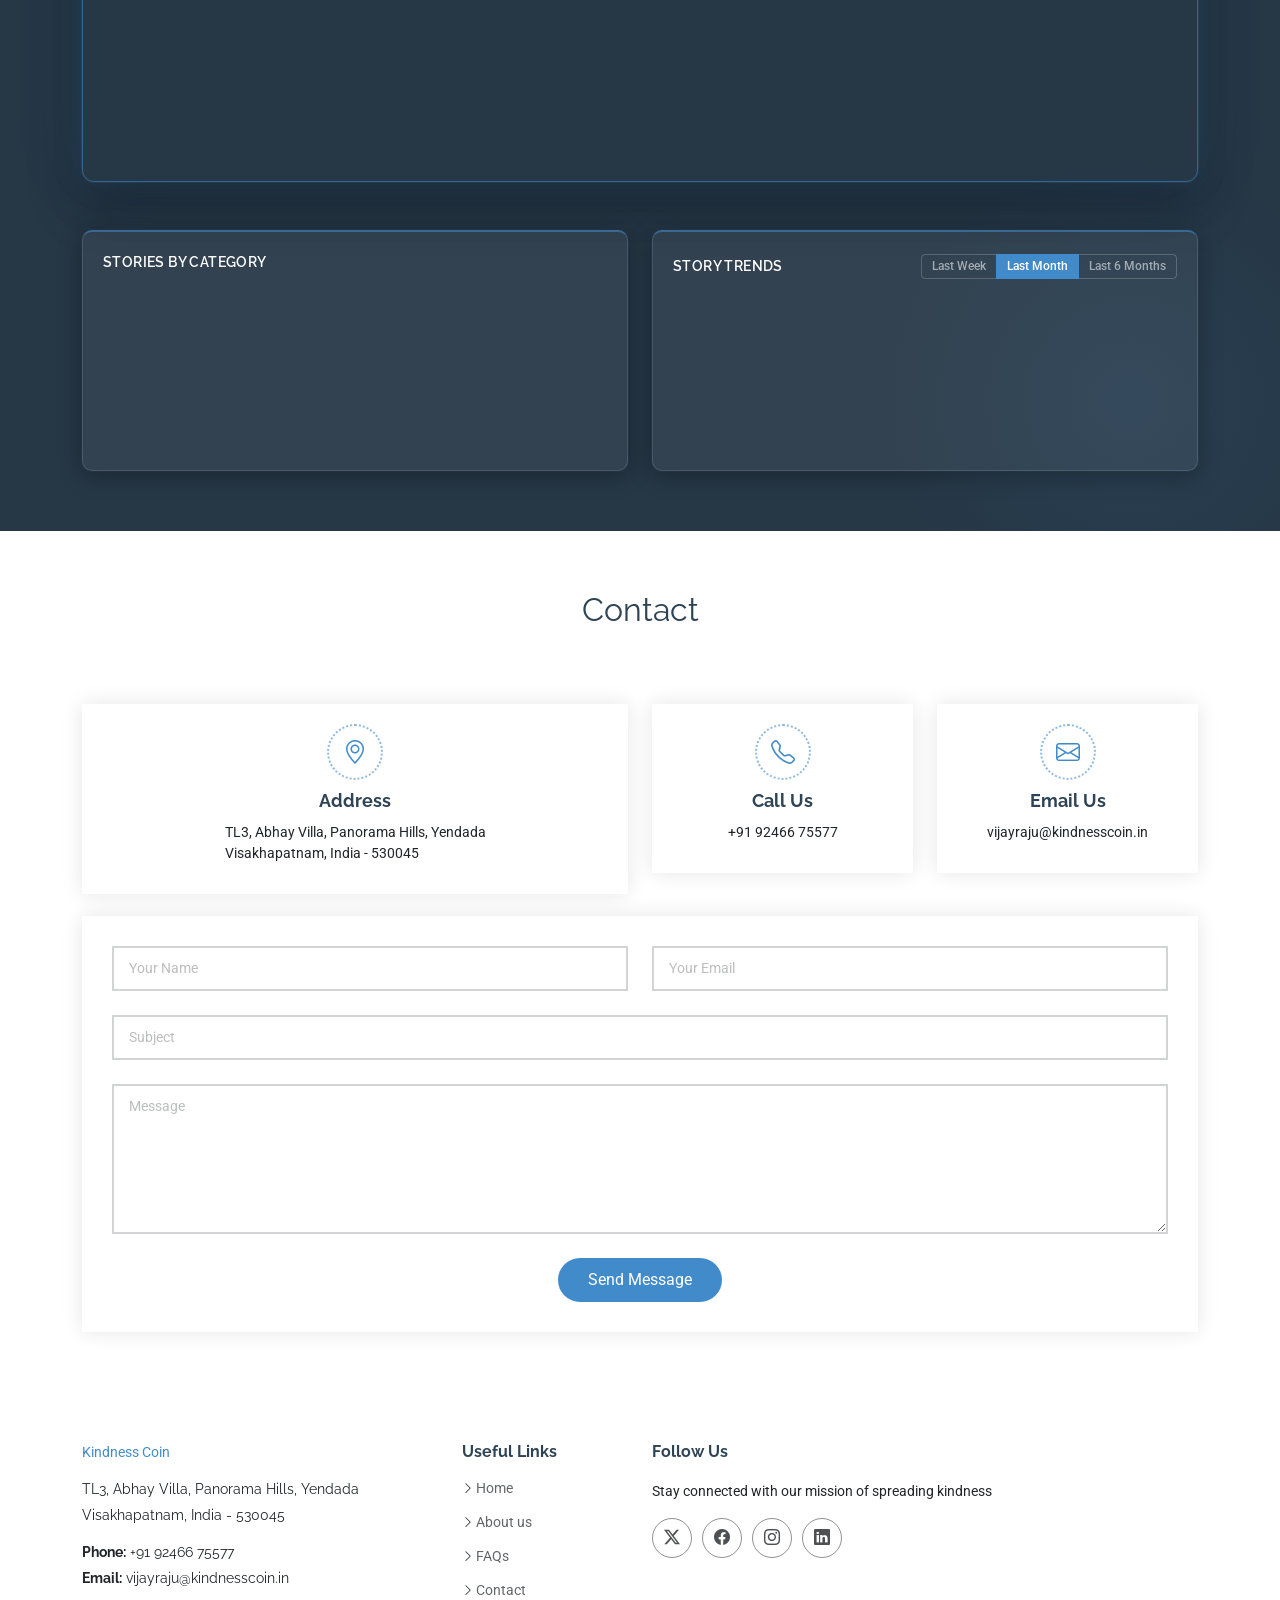
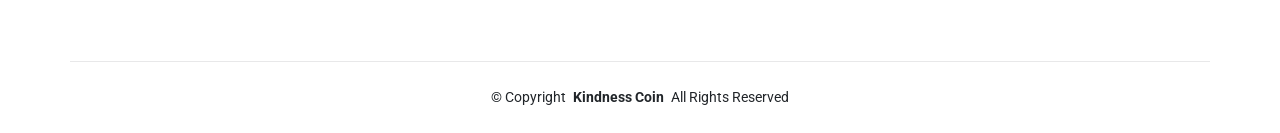
==== commit b3e87abf: "Update social media links across multiple HTML files Co-authored-by: Copilot <copilot@github.com>" ====
--- a/index.html
+++ b/index.html
@@ -44,10 +44,10 @@
           <i class="bi bi-phone d-flex align-items-center ms-4"><span>+91 92466 75577</span></i>
         </div>
         <div class="social-links d-none d-md-flex align-items-center">
-          <a href="#" class="twitter"><i class="bi bi-twitter-x"></i></a>
-          <a href="#" class="facebook"><i class="bi bi-facebook"></i></a>
-          <a href="#" class="instagram"><i class="bi bi-instagram"></i></a>
-          <a href="#" class="linkedin"><i class="bi bi-linkedin"></i></a>
+          <a href="https://x.com/vijayrajulion?s=11" class="twitter"><i class="bi bi-twitter-x"></i></a>
+          <a href="https://www.facebook.com/share/1JLgLBeid2/?mibextid=wwXIfr" class="facebook"><i class="bi bi-facebook"></i></a>
+          <a href="https://www.instagram.com/vijayrajulion?igsh=eWJsczJrYjgzZWl0" class="instagram"><i class="bi bi-instagram"></i></a>
+          <a href="https://www.linkedin.com/in/vijay-raju-a9b964255?utm_source=share_via&utm_content=profile&utm_medium=member_ios" class="linkedin"><i class="bi bi-linkedin"></i></a>
         </div>
       </div>
     </div><!-- End Top Bar -->
@@ -156,16 +156,6 @@
               <div class="stats-item">
                 <span data-purecounter-start="0" data-purecounter-end="128" data-purecounter-duration="2" class="purecounter"></span>
                 <p>Individuals</p>
-              </div>
-            </div>
-          </div>
-
-          <div class="col-lg-3 col-md-6">
-            <div class="text-center">
-              <i class="bi bi-journal-text"></i>
-              <div class="stats-item">
-                <span data-purecounter-start="0" data-purecounter-end="347" data-purecounter-duration="2" class="purecounter"></span>
-                <p>Submitted Stories</p>
               </div>
             </div>
           </div>
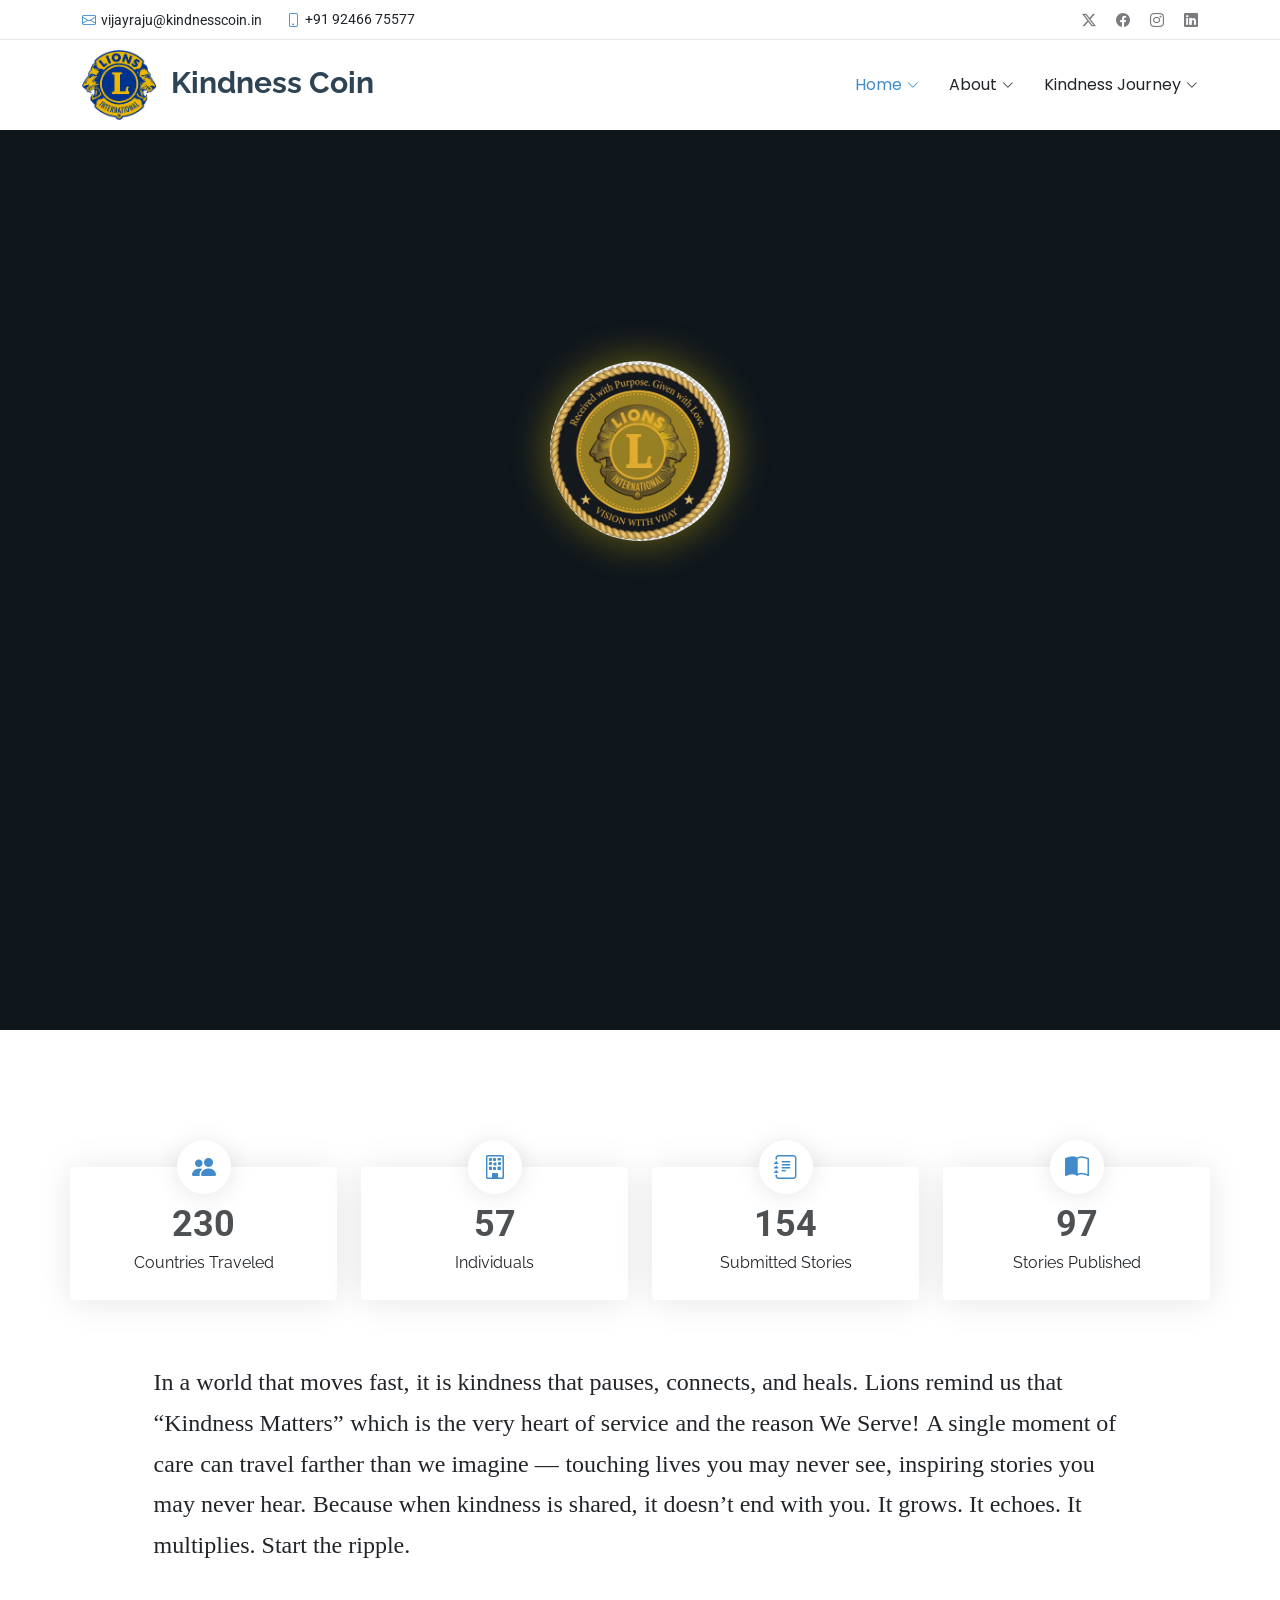
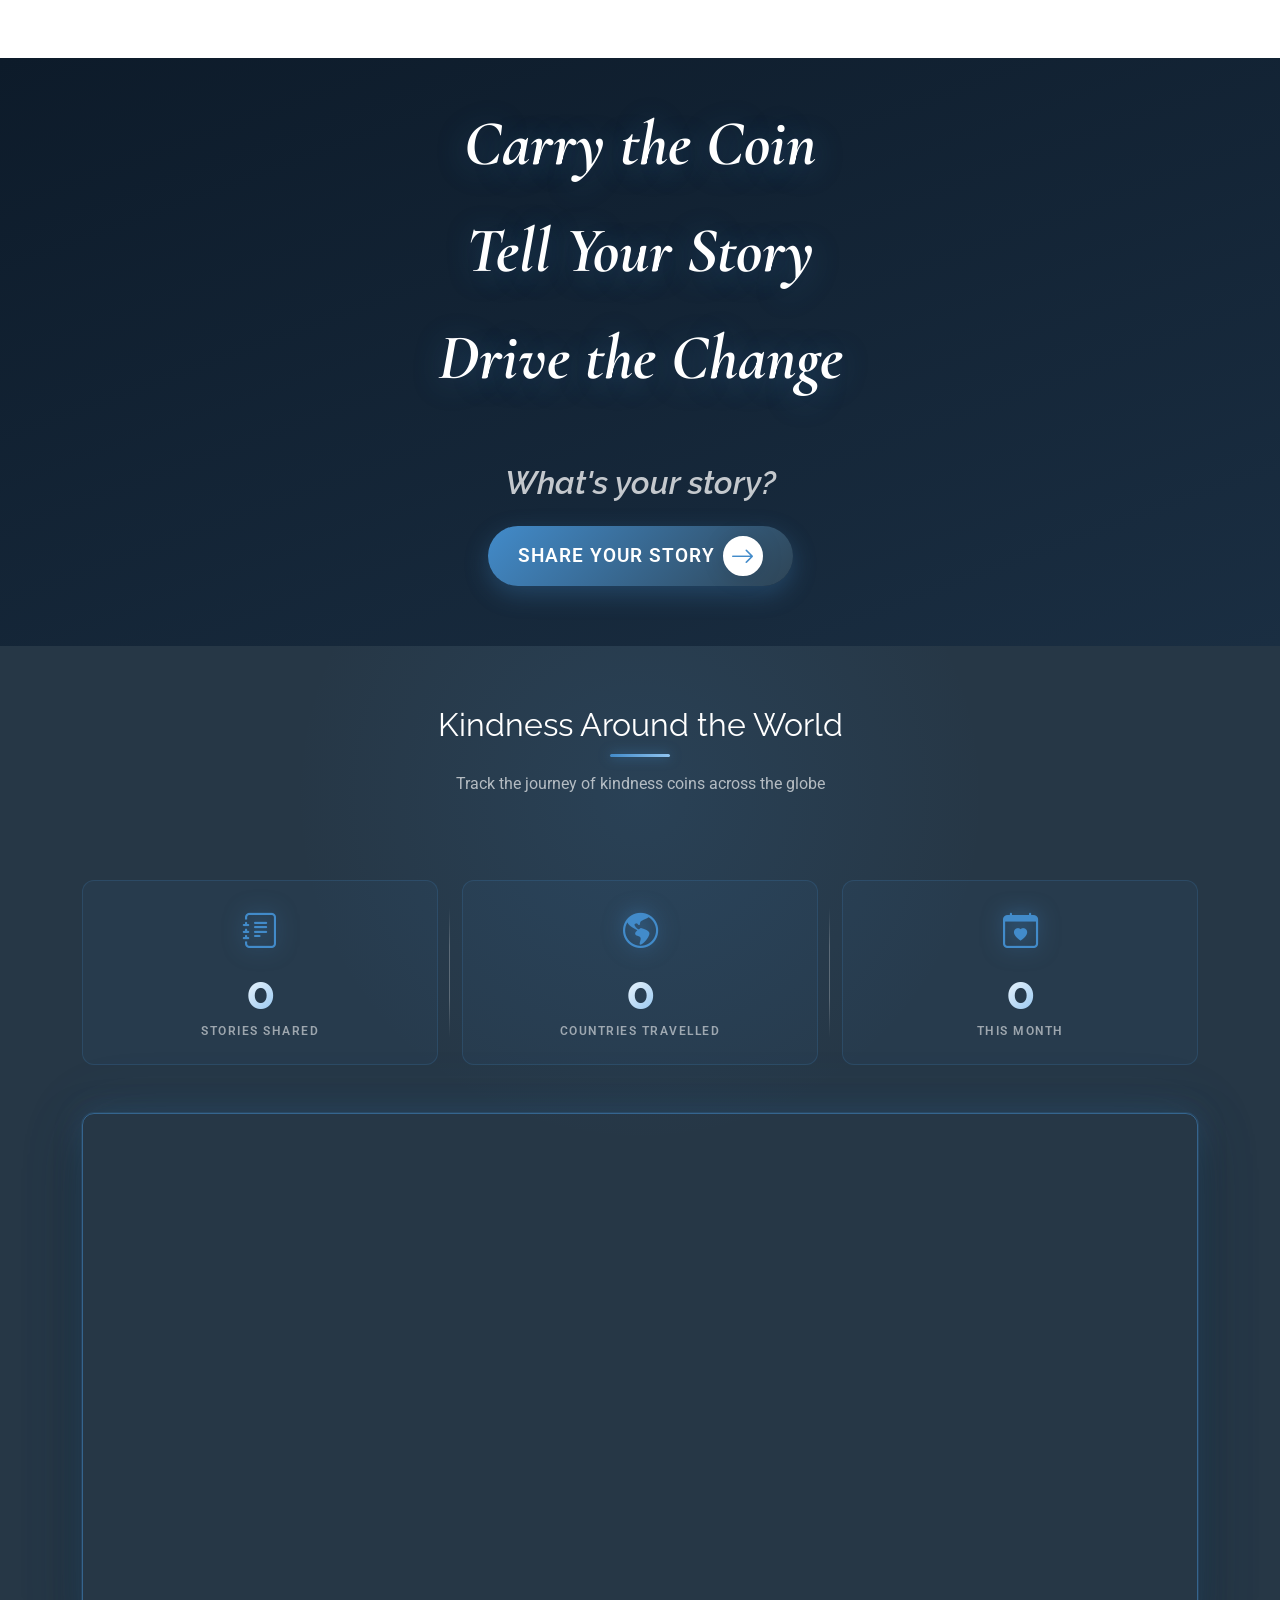
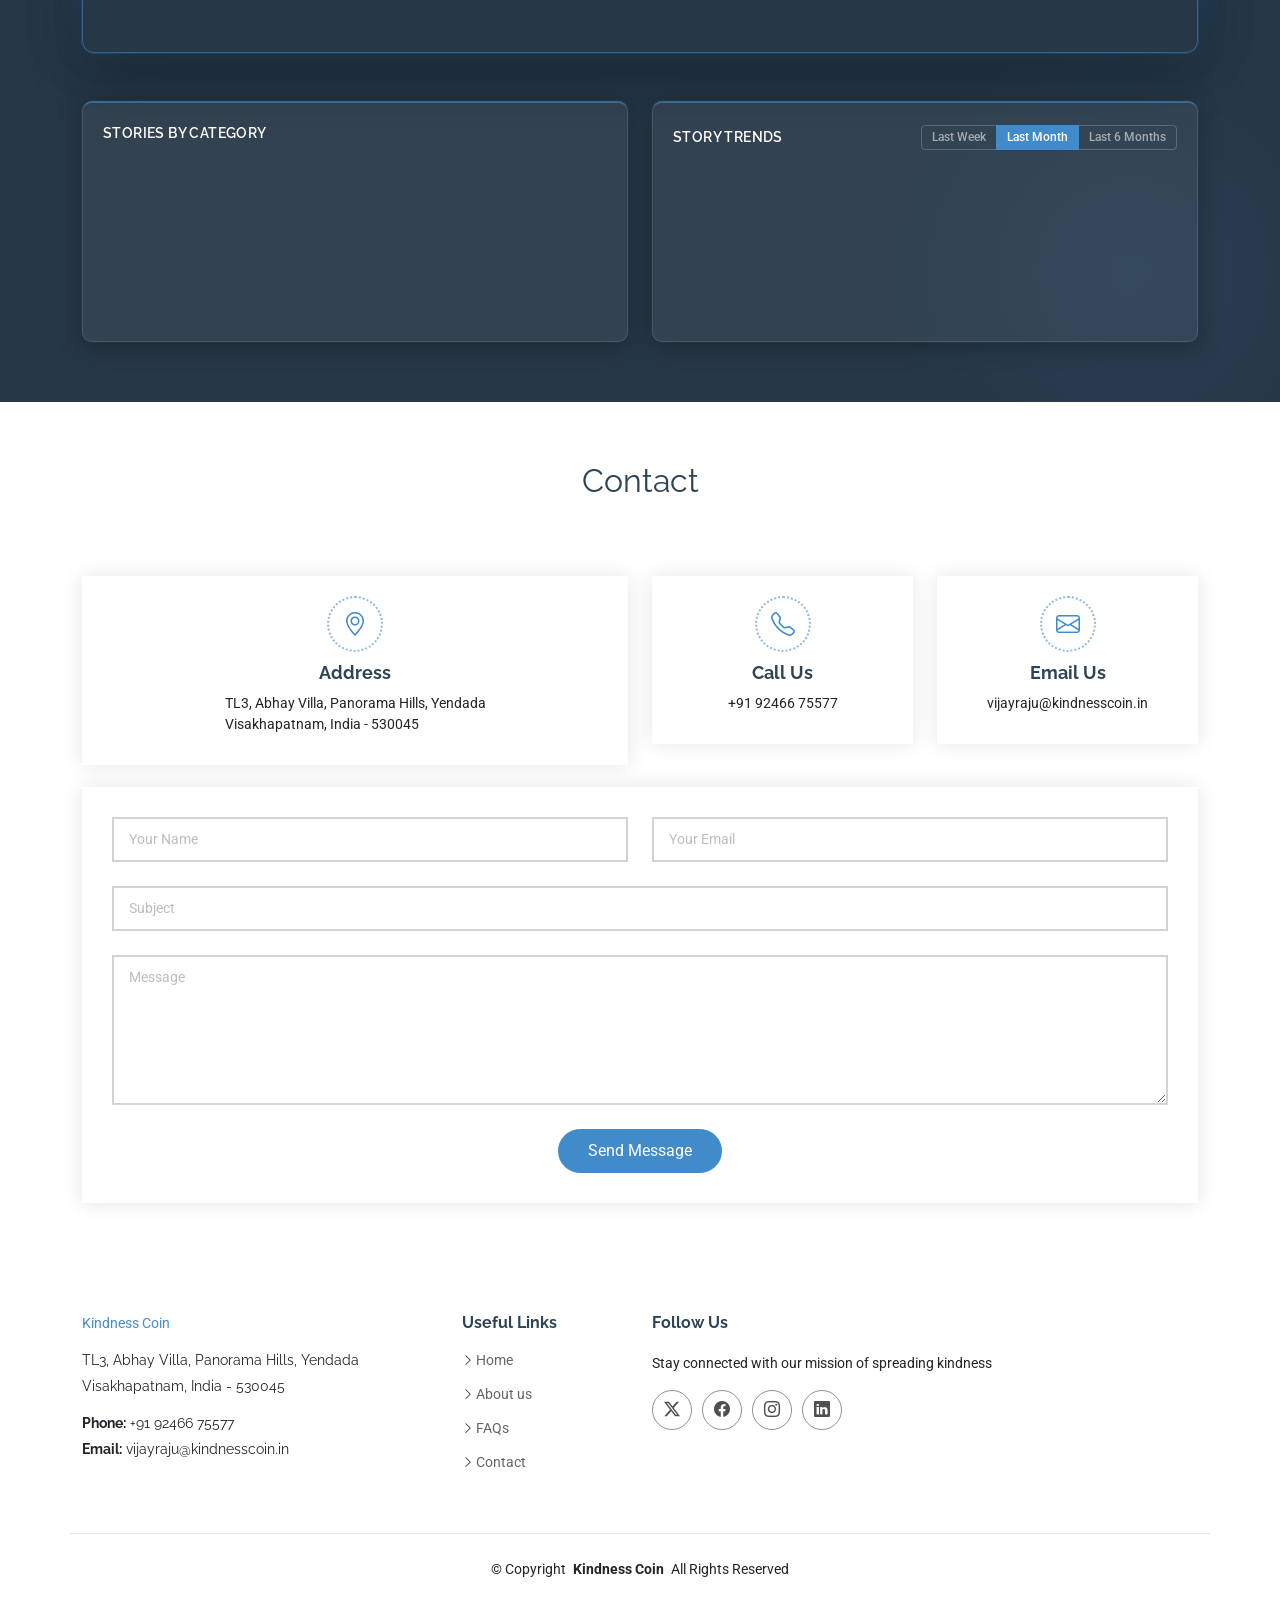
==== commit c0dadf3a: "Refactor styles for improved readability and responsiveness; update stats labels in index.html Co-au" ====
--- a/index.html
+++ b/index.html
@@ -145,7 +145,7 @@
               <i class="bi bi-people-fill"></i>
               <div class="stats-item">
                 <span data-purecounter-start="0" data-purecounter-end="512" data-purecounter-duration="2" class="purecounter"></span>
-                <p>Lions Serving</p>
+                <p>Countries Traveled</p>
               </div>
             </div>
           </div>
@@ -156,6 +156,16 @@
               <div class="stats-item">
                 <span data-purecounter-start="0" data-purecounter-end="128" data-purecounter-duration="2" class="purecounter"></span>
                 <p>Individuals</p>
+              </div>
+            </div>
+          </div>
+
+          <div class="col-lg-3 col-md-6">
+            <div class="text-center">
+              <i class="bi bi-journal-text"></i>
+              <div class="stats-item">
+                <span data-purecounter-start="0" data-purecounter-end="347" data-purecounter-duration="2" class="purecounter"></span>
+                <p>Submitted Stories</p>
               </div>
             </div>
           </div>
@@ -180,7 +190,7 @@
               <span>it is kindness that pauses,</span>
               <span>connects, and heals.</span>
               <span>Lions remind us that</span>
-              <span>&ldquo;Kindness Matters&rdquo;</span>
+              <span><strong>&ldquo;Kindness Matters&rdquo;</strong></span>
               <span>which is the very heart of service</span>
               <span>and the reason We Serve!</span>
               <span>A single moment of care</span>
--- a/assets/css/main.css
+++ b/assets/css/main.css
@@ -442,13 +442,13 @@
 
 .stats-heading {
   font-family: 'Cormorant Garamond', serif;
-  font-size: 5rem;
+  font-size: 4rem;
   font-weight: 700;
   font-style: italic;
   color: #ffffff;
   letter-spacing: 0px;
   text-transform: none;
-  line-height: 1.05;
+  line-height: 0.8;
   position: relative;
   display: inline-block;
   background: none;
@@ -468,7 +468,7 @@
   background: linear-gradient(135deg, #428bca 0%, #2e4455 100%);
   color: white;
   border: none;
-  padding: 18px 45px;
+  padding: 10px 30px;
   font-size: 1.2rem;
   font-weight: 600;
   border-radius: 50px;
@@ -2222,8 +2222,8 @@
   background-color: var(--surface-color);
   color: var(--accent-color);
   box-shadow: 0px 2px 25px rgba(0, 0, 0, 0.1);
-  width: 54px;
-  height: 54px;
+  width: 40px;
+  height: 40px;
   font-size: 24px;
   border-radius: 50px;
   border: 2px solid var(--background-color);
@@ -2923,6 +2923,7 @@
     display: inline;
     opacity: 1;
     transform: none;
+    font-family: 'Cormorant Garamond', serif;
 }
 
 /*--------------------------------------------------------------
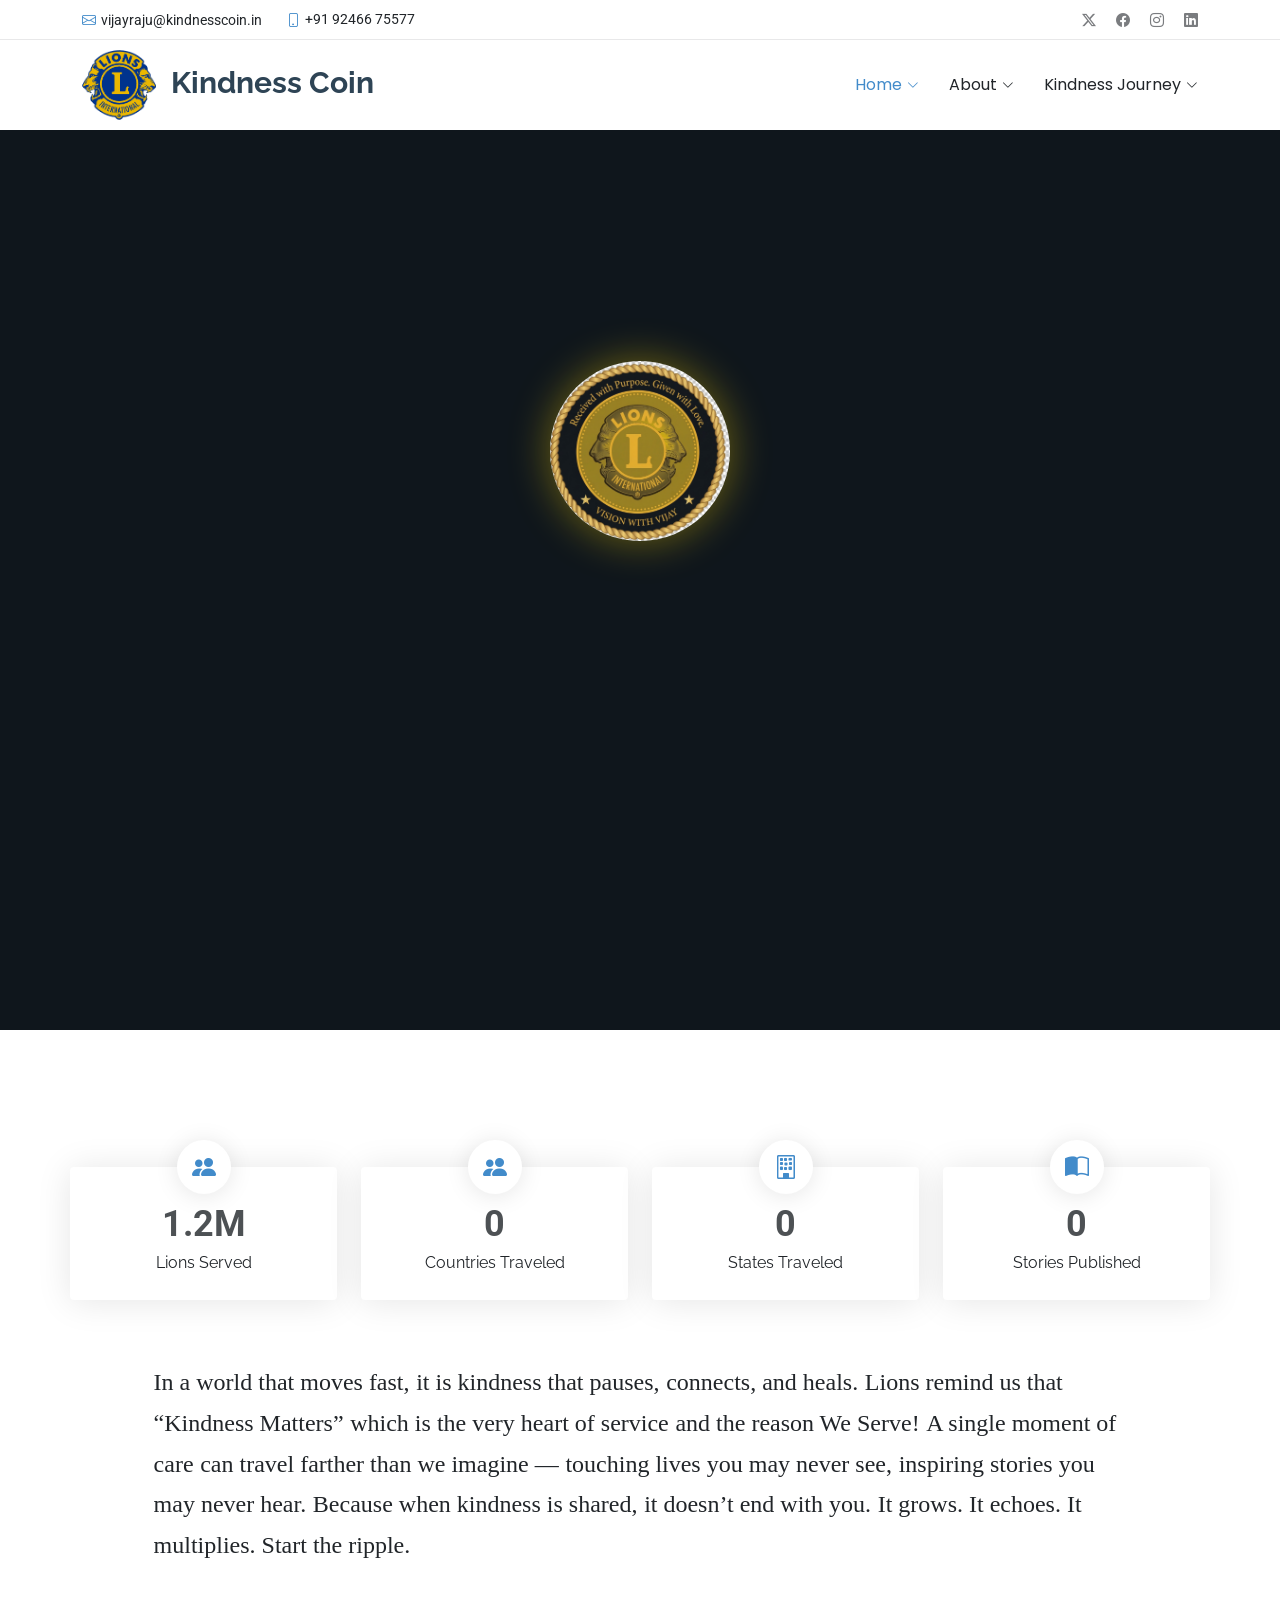
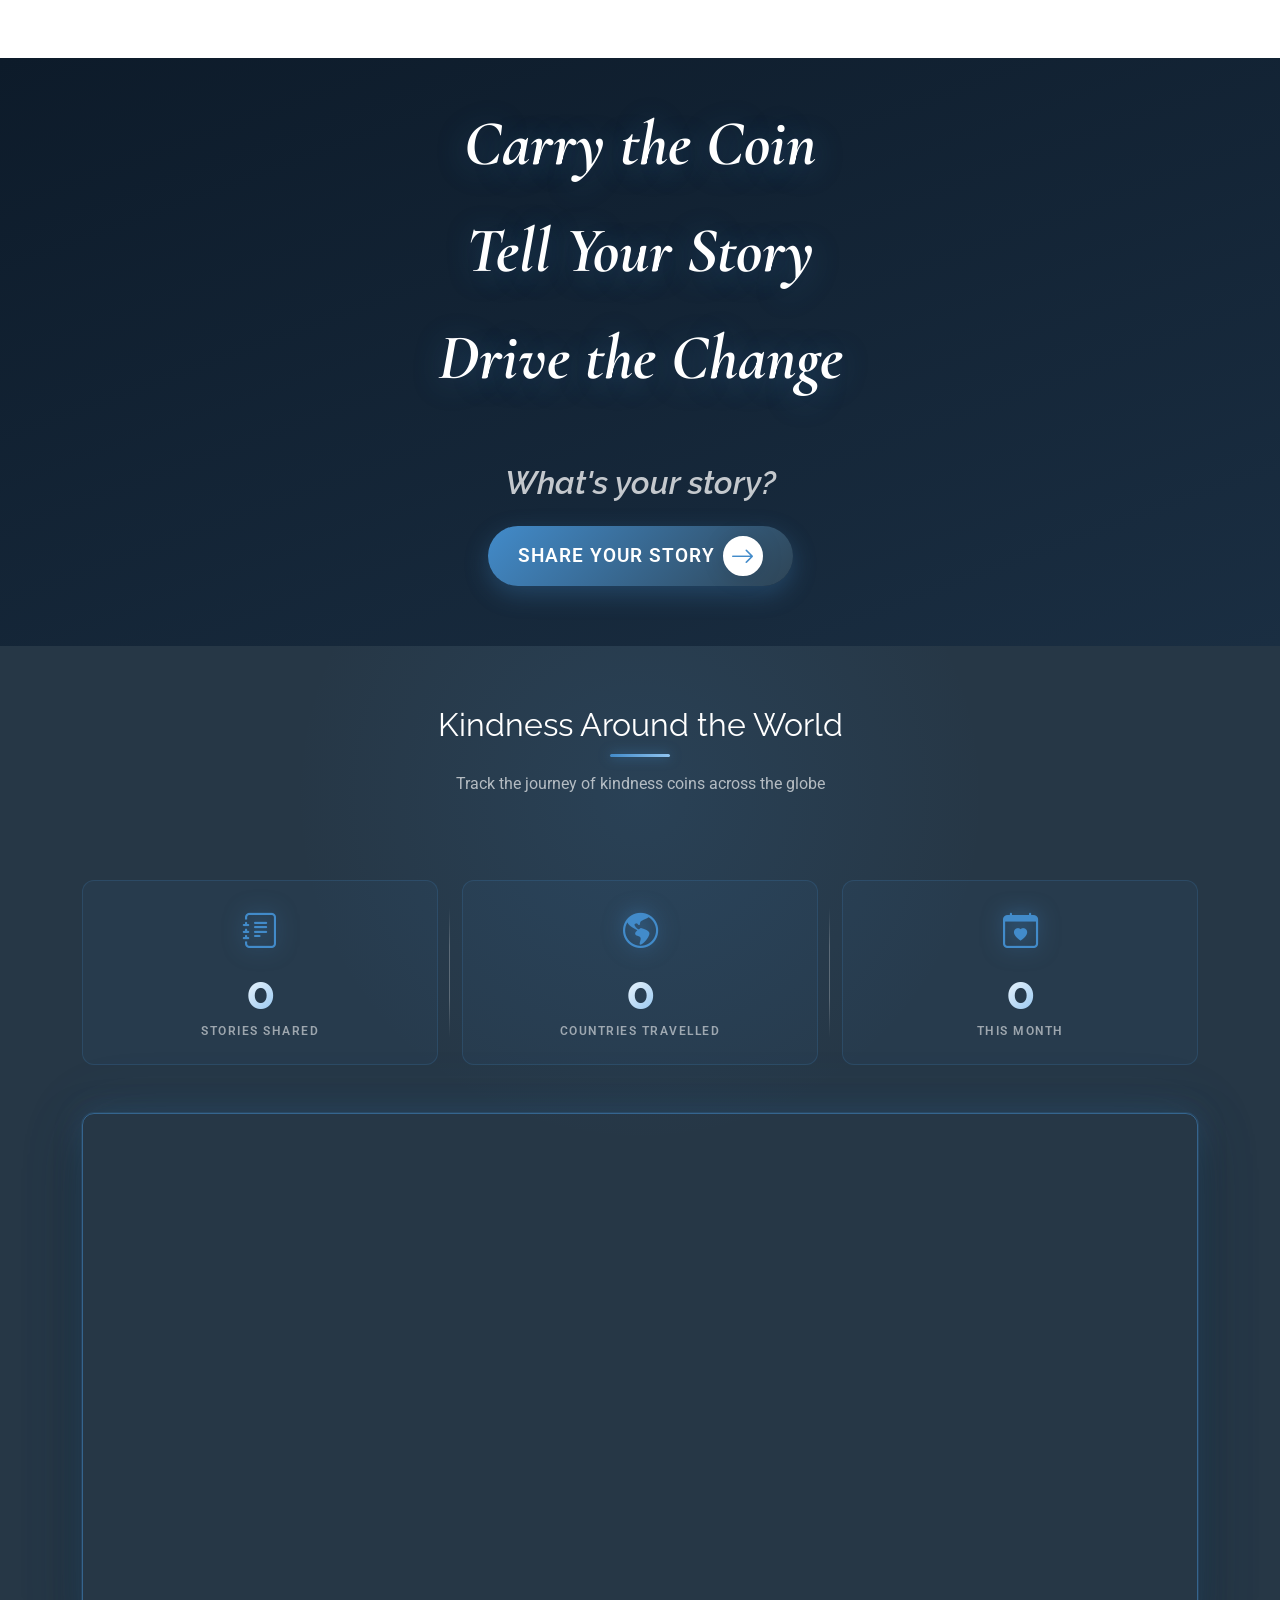
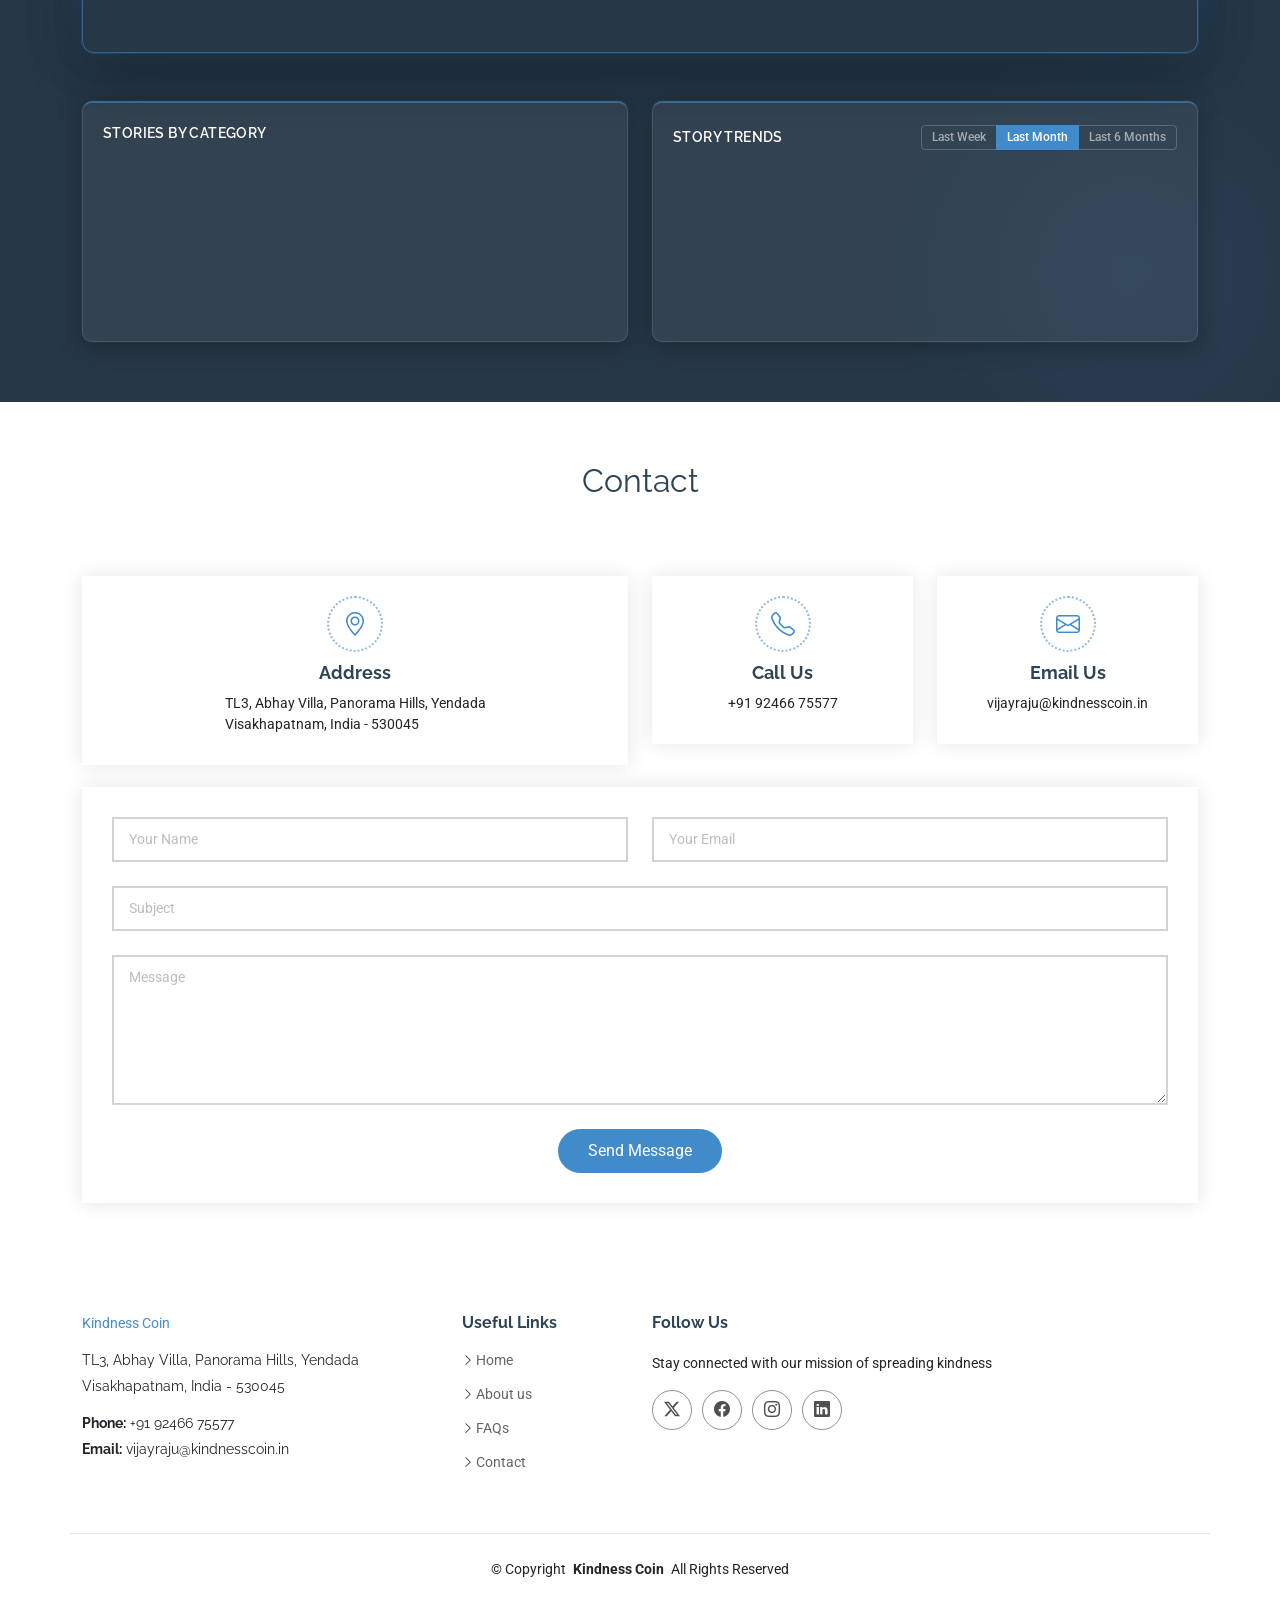
==== commit 5ccc5723: "Add admin image proxy and update stats fetching; enhance category icons with images Co-authored-by: " ====
--- a/index.html
+++ b/index.html
@@ -144,7 +144,17 @@
             <div class="text-center">
               <i class="bi bi-people-fill"></i>
               <div class="stats-item">
-                <span data-purecounter-start="0" data-purecounter-end="512" data-purecounter-duration="2" class="purecounter"></span>
+                <span><span id="lionsServedCount" class="d-inline-flex">0</span>M</span>
+                <p>Lions Served</p>
+              </div>
+            </div>
+          </div>
+
+          <div class="col-lg-3 col-md-6">
+            <div class="text-center">
+              <i class="bi bi-people-fill"></i>
+              <div class="stats-item">
+                <span id="homeCountriesCount">0</span>
                 <p>Countries Traveled</p>
               </div>
             </div>
@@ -154,18 +164,8 @@
             <div class="text-center">
               <i class="bi bi-building"></i>
               <div class="stats-item">
-                <span data-purecounter-start="0" data-purecounter-end="128" data-purecounter-duration="2" class="purecounter"></span>
-                <p>Individuals</p>
-              </div>
-            </div>
-          </div>
-
-          <div class="col-lg-3 col-md-6">
-            <div class="text-center">
-              <i class="bi bi-journal-text"></i>
-              <div class="stats-item">
-                <span data-purecounter-start="0" data-purecounter-end="347" data-purecounter-duration="2" class="purecounter"></span>
-                <p>Submitted Stories</p>
+                <span id="homeStatesCount">0</span>
+                <p>States Traveled</p>
               </div>
             </div>
           </div>
@@ -174,7 +174,7 @@
             <div class="text-center">
               <i class="bi bi-book-half"></i>
               <div class="stats-item">
-                <span data-purecounter-start="0" data-purecounter-end="215" data-purecounter-duration="2" class="purecounter"></span>
+                <span id="homeStoriesCount">0</span>
                 <p>Stories Published</p>
               </div>
             </div>
@@ -583,6 +583,37 @@
   <!-- Main JS File -->
   <script src="assets/js/main.js"></script>
   <script src="assets/js/custom-animations.js"></script>
+
+  <!-- Lions Served Counter -->
+  <script>
+    (function () {
+      'use strict';
+      var el = document.getElementById('lionsServedCount');
+      if (!el) return;
+      function animate() {
+        var duration = 2000, start = performance.now();
+        function step(now) {
+          var t = Math.min((now - start) / duration, 1);
+          var eased = 1 - (1 - t) * (1 - t);
+          el.textContent = (eased * 1.4).toFixed(1);
+          if (t < 1) requestAnimationFrame(step);
+          else el.textContent = '1.4';
+        }
+        requestAnimationFrame(step);
+      }
+      var section = document.getElementById('about');
+      if (section && 'IntersectionObserver' in window) {
+        var obs = new IntersectionObserver(function (entries, observer) {
+          entries.forEach(function (entry) {
+            if (entry.isIntersecting) { animate(); observer.disconnect(); }
+          });
+        }, { threshold: 0.2 });
+        obs.observe(section);
+      } else {
+        animate();
+      }
+    }());
+  </script>
   
   <!-- Hero Animation Script -->
   <script>
@@ -614,6 +645,12 @@
     (function () {
       'use strict';
 
+      var statsRequest = null;
+      var animatedGroups = {
+        home: false,
+        map: false,
+      };
+
       function animateCount(el, target, duration) {
         if (target === 0) { el.textContent = '0'; return; }
         const start = performance.now();
@@ -628,40 +665,88 @@
         requestAnimationFrame(step);
       }
 
-      function loadStats() {
-        fetch('forms/map-stats.php')
+      function fetchStats() {
+        if (!statsRequest) {
+          statsRequest = fetch('forms/map-stats.php')
           .then(function (r) { return r.json(); })
           .then(function (data) {
-            if (!data.success) return;
-            const els = {
+            if (!data.success) {
+              throw new Error('Unable to load story stats');
+            }
+            return data;
+          })
+          .catch(function () {
+            statsRequest = null;
+            return null;
+          });
+        }
+
+        return statsRequest;
+      }
+
+      function animateStats(idsToValues) {
+        Object.keys(idsToValues).forEach(function (id) {
+          const el = document.getElementById(id);
+          if (el) animateCount(el, idsToValues[id], 1800);
+        });
+      }
+
+      function loadStats(group) {
+        if (animatedGroups[group]) {
+          return;
+        }
+
+        fetchStats().then(function (data) {
+          if (!data || animatedGroups[group]) {
+            return;
+          }
+
+          if (group === 'home') {
+            animateStats({
+              homeCountriesCount: data.countries_travelled,
+              homeStatesCount: data.states_travelled,
+              homeStoriesCount: data.total_stories,
+            });
+          }
+
+          if (group === 'map') {
+            animateStats({
               statTotalStories: data.total_stories,
-              statCountries:    data.countries_travelled,
-              statThisMonth:    data.this_month,
-            };
-            Object.keys(els).forEach(function (id) {
-              const el = document.getElementById(id);
-              if (el) animateCount(el, els[id], 1800);
+              statCountries: data.countries_travelled,
+              statThisMonth: data.this_month,
             });
-          })
-          .catch(function () {});
+          }
+
+          animatedGroups[group] = true;
+        });
       }
 
-      // Trigger animation when the analytics row scrolls into view
-      const target = document.getElementById('mapAnalytics');
-      if (target && 'IntersectionObserver' in window) {
-        const obs = new IntersectionObserver(function (entries, observer) {
-          entries.forEach(function (entry) {
-            if (entry.isIntersecting) {
-              loadStats();
-              observer.disconnect();
-            }
-          });
-        }, { threshold: 0.2 });
-        obs.observe(target);
-      } else if (target) {
-        // Fallback — load immediately
-        loadStats();
+      function observeStatsTarget(targetId, group, threshold) {
+        const target = document.getElementById(targetId);
+
+        if (!target) {
+          return;
+        }
+
+        if ('IntersectionObserver' in window) {
+          const obs = new IntersectionObserver(function (entries, observer) {
+            entries.forEach(function (entry) {
+              if (entry.isIntersecting) {
+                loadStats(group);
+                observer.disconnect();
+              }
+            });
+          }, { threshold: threshold });
+
+          obs.observe(target);
+          return;
+        }
+
+        loadStats(group);
       }
+
+      observeStatsTarget('about', 'home', 0.2);
+      observeStatsTarget('mapAnalytics', 'map', 0.2);
     })();
   </script>
 
@@ -1043,6 +1128,7 @@
       var map = L.map('worldMap', {
         center: [20, 0],
         zoom: 2,
+        minZoom: 2,
         zoomControl: true,
         scrollWheelZoom: true
       });
--- a/assets/css/main.css
+++ b/assets/css/main.css
@@ -926,6 +926,9 @@
   flex-shrink: 0;
   opacity: 0.7;
   transition: opacity 0.2s;
+  position: absolute;
+  right: 0.2em;
+  margin-top: -1em;
 }
 
 .toast-close-btn:hover {
@@ -3104,6 +3107,14 @@
   margin-bottom: 0.5rem;
 }
 
+.cat-icon-img {
+  width: 1em;
+  height: 1em;
+  object-fit: contain;
+  vertical-align: middle;
+  border-radius: 2px;
+}
+
 
 
 /* ---- Sentinel / Spinner ---- */
